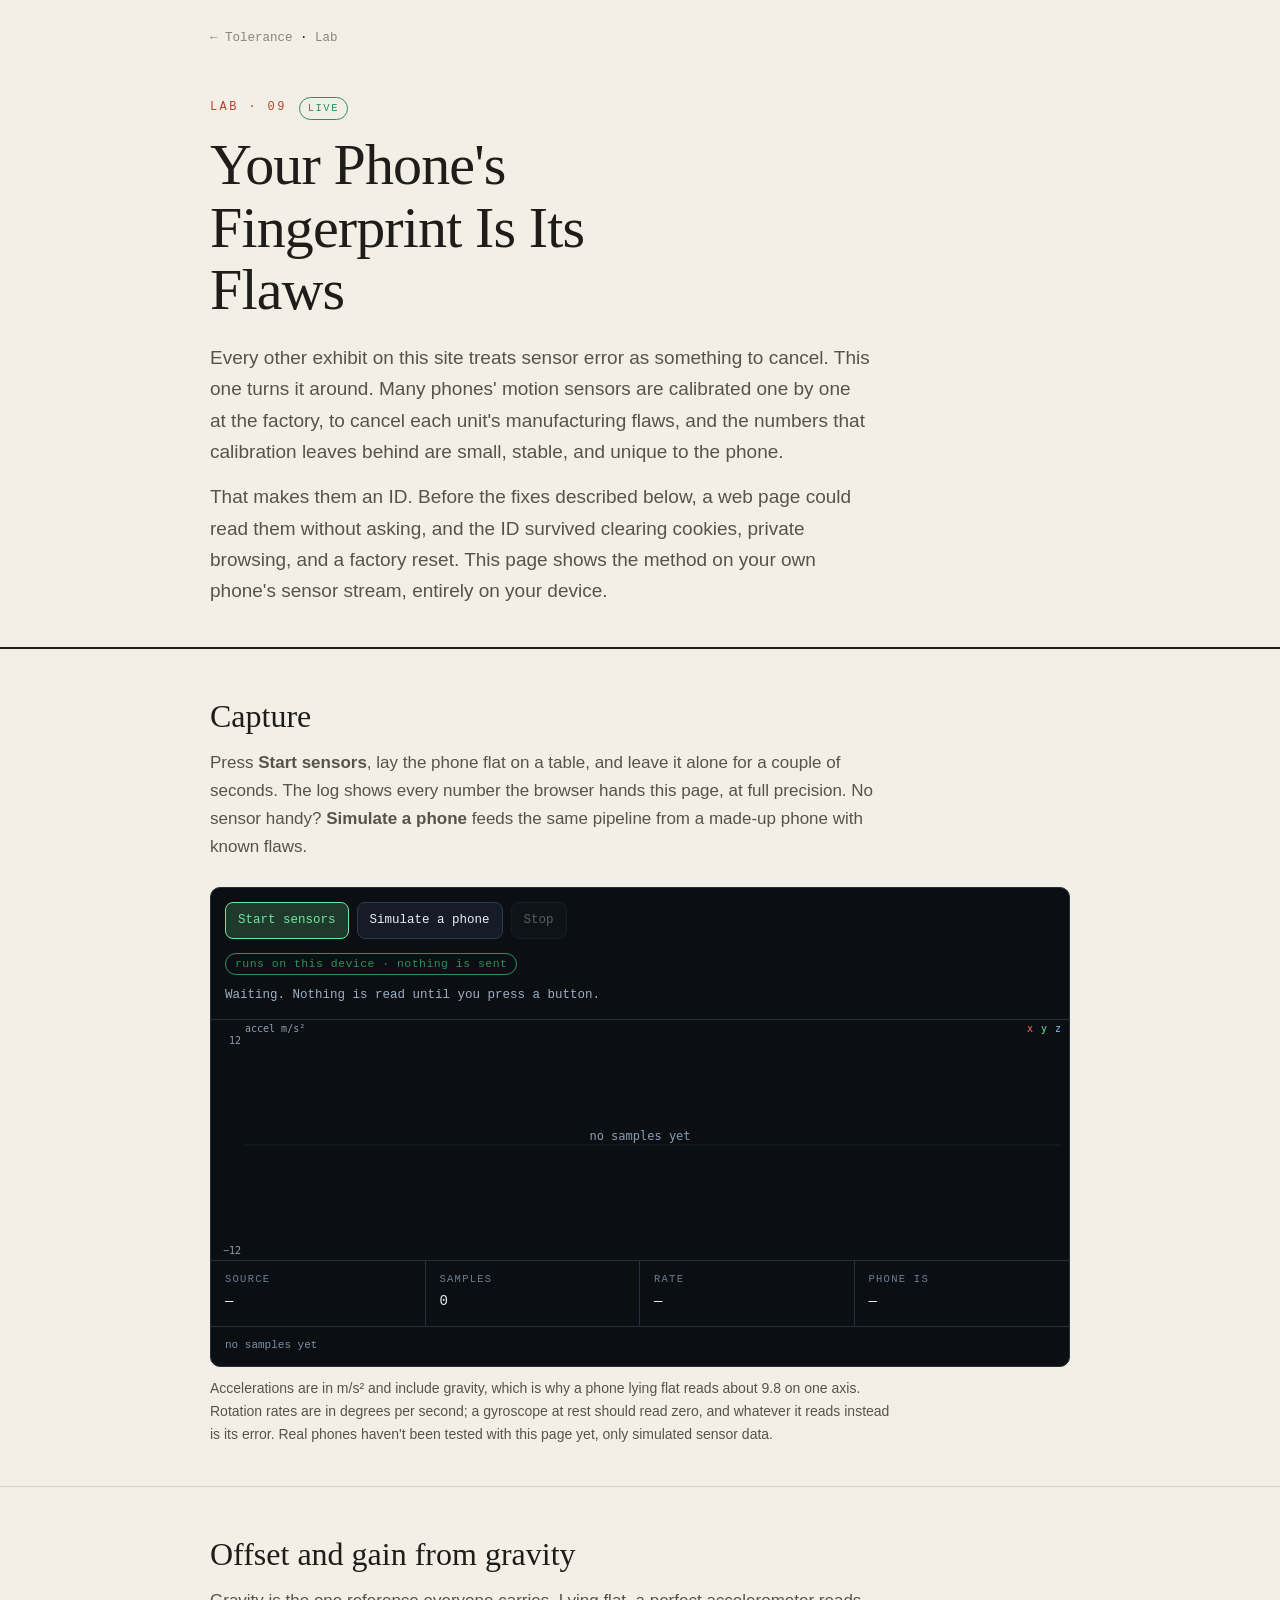
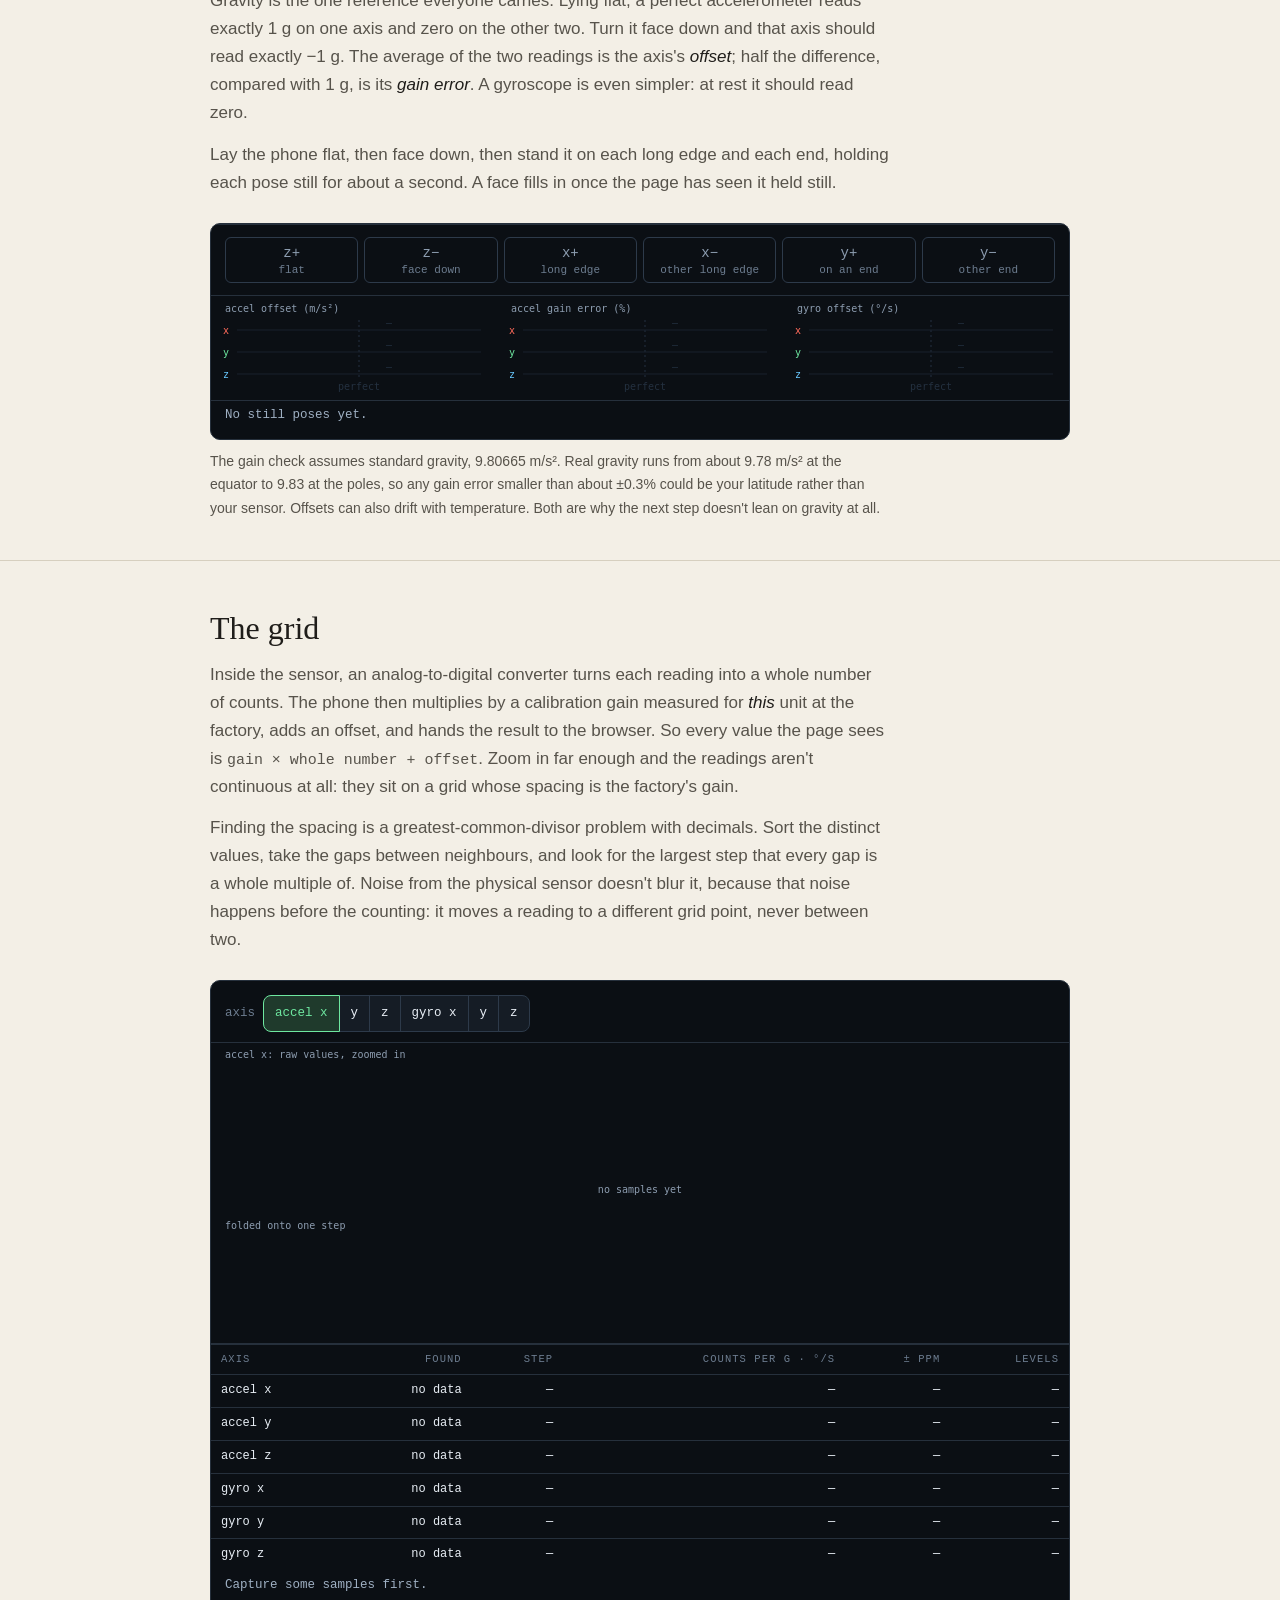
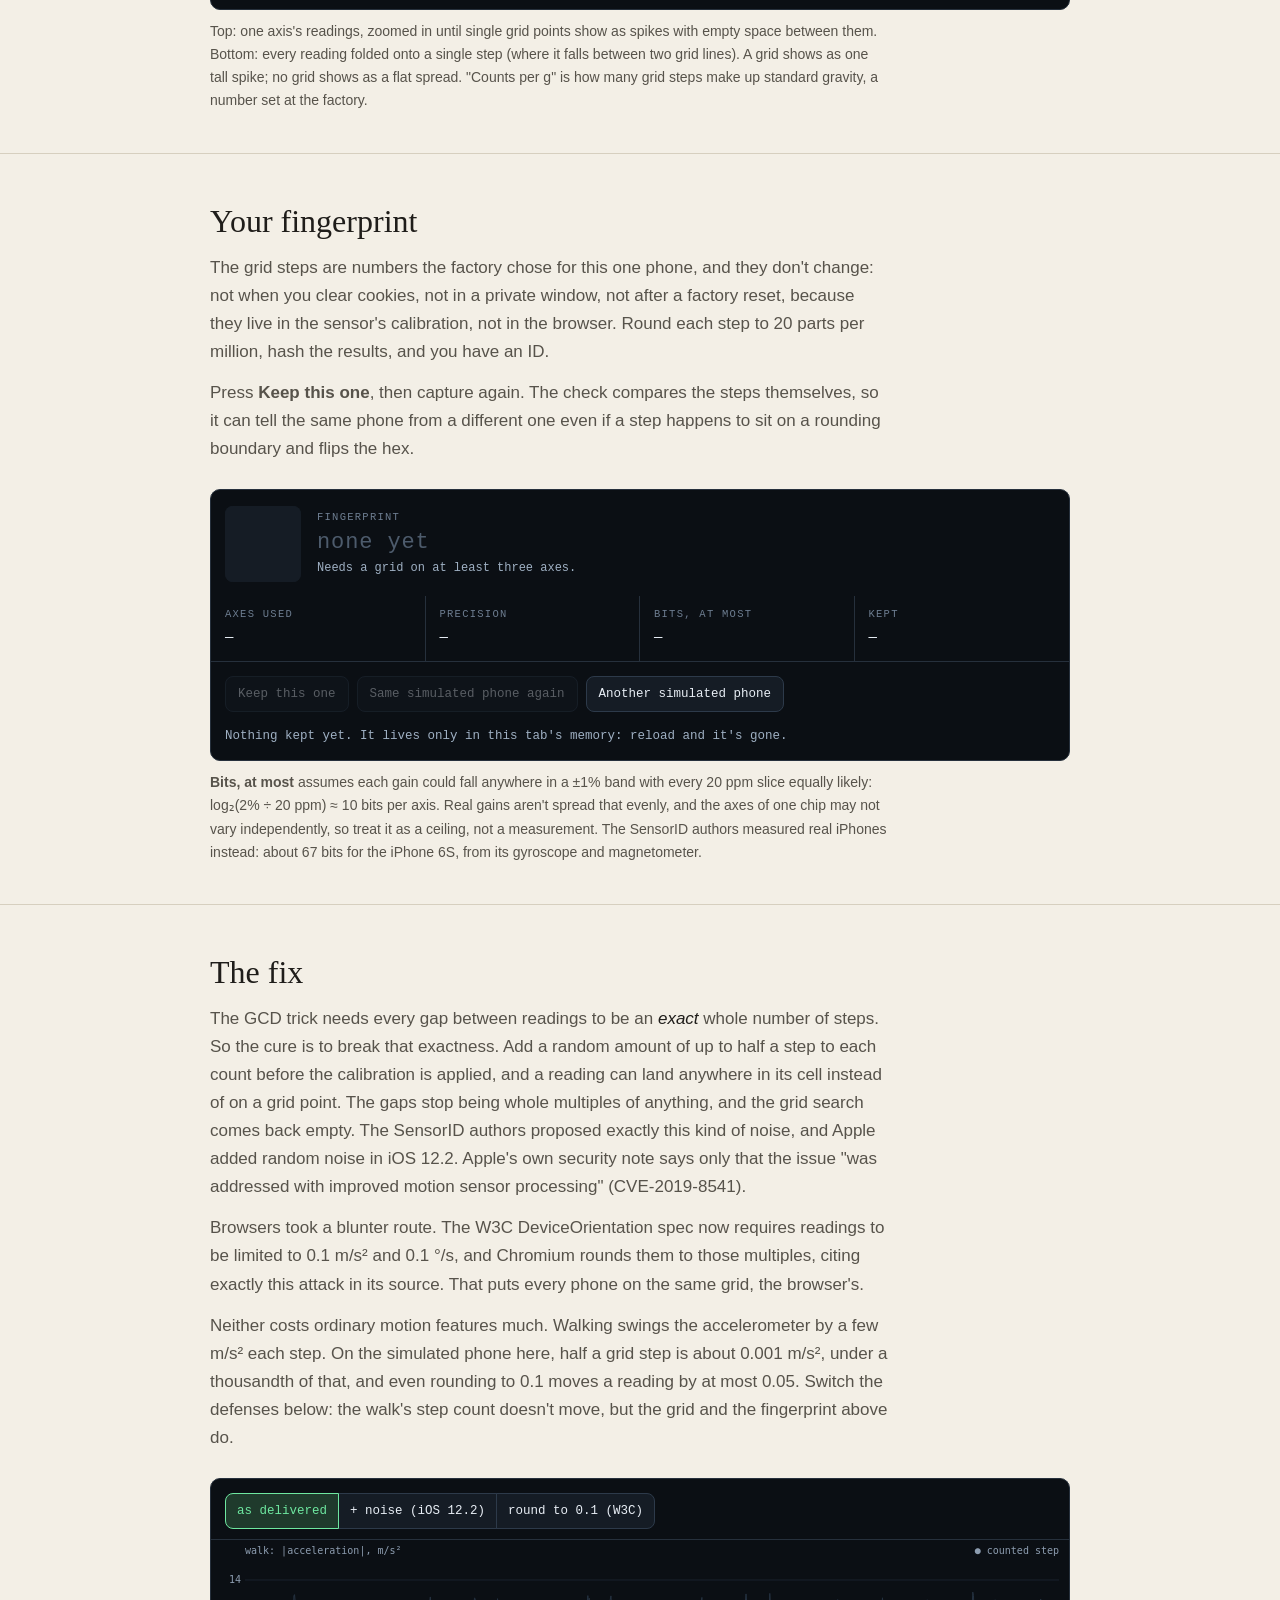
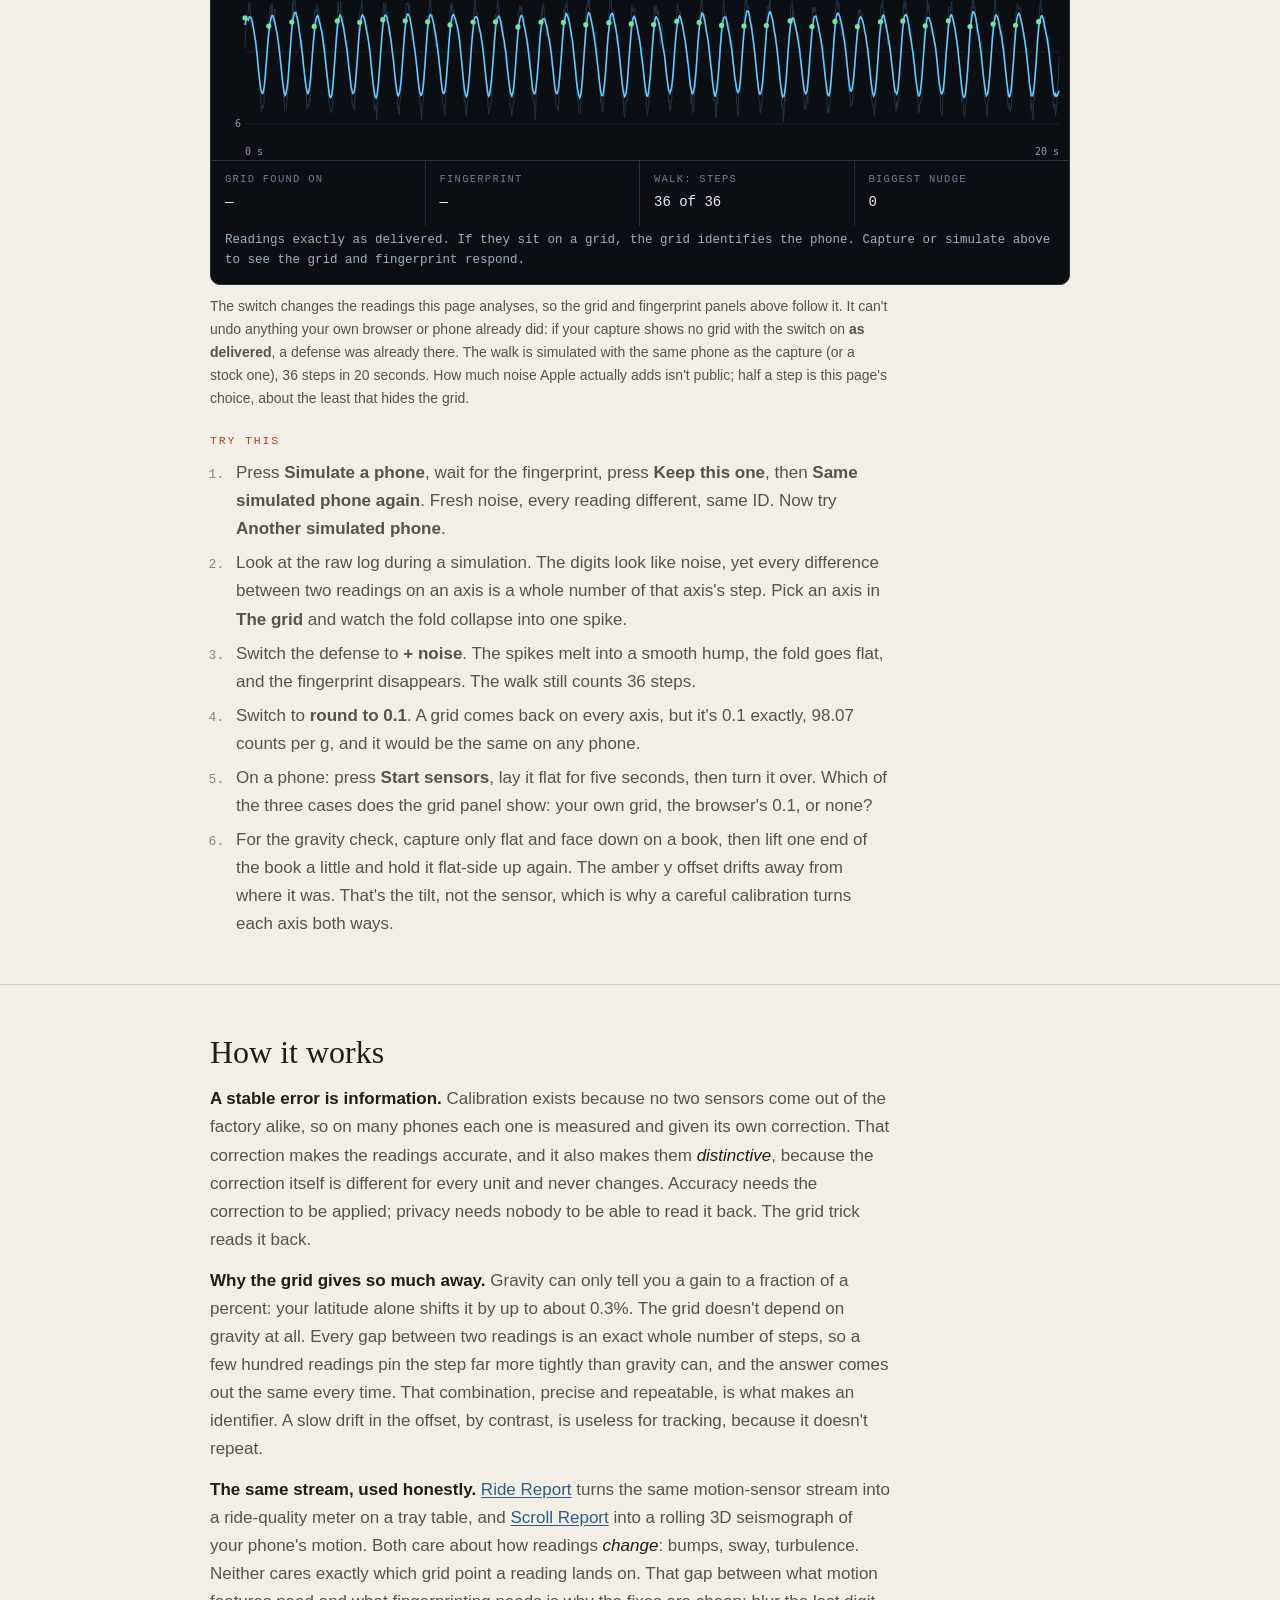
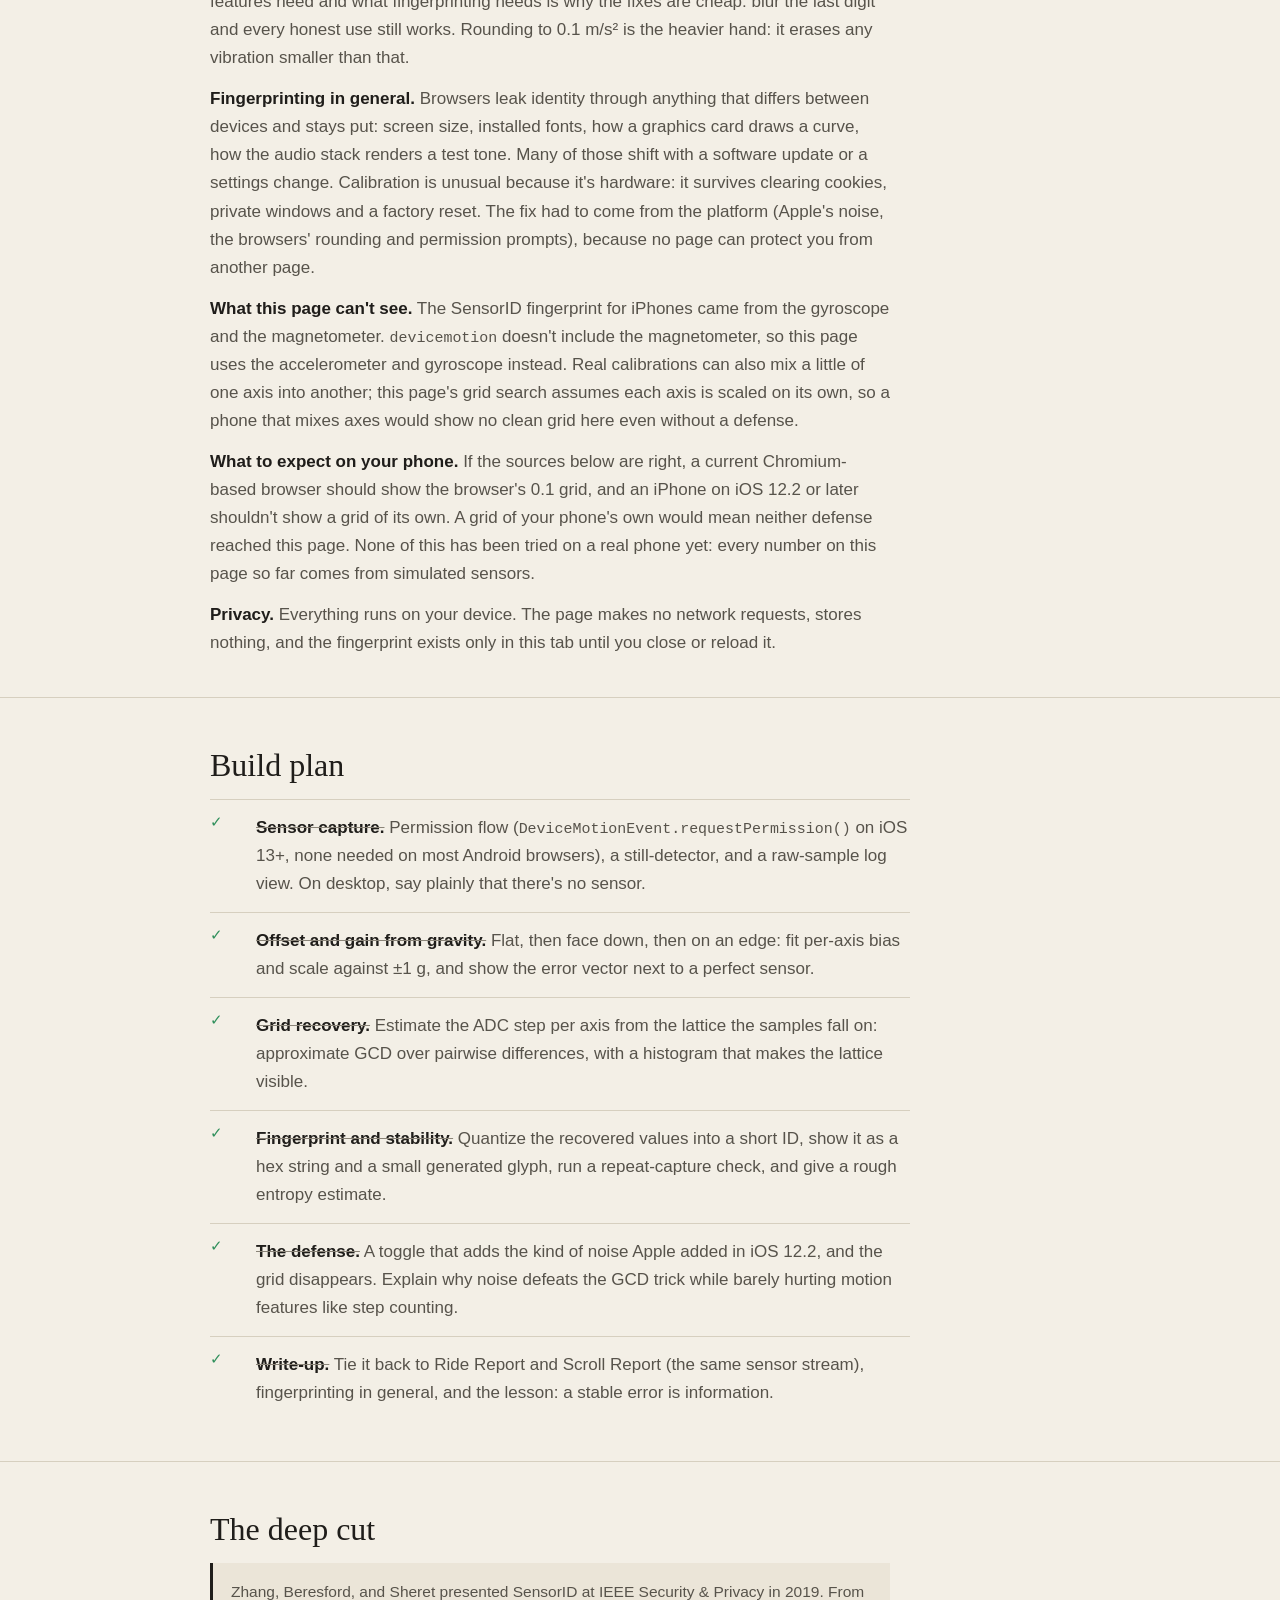
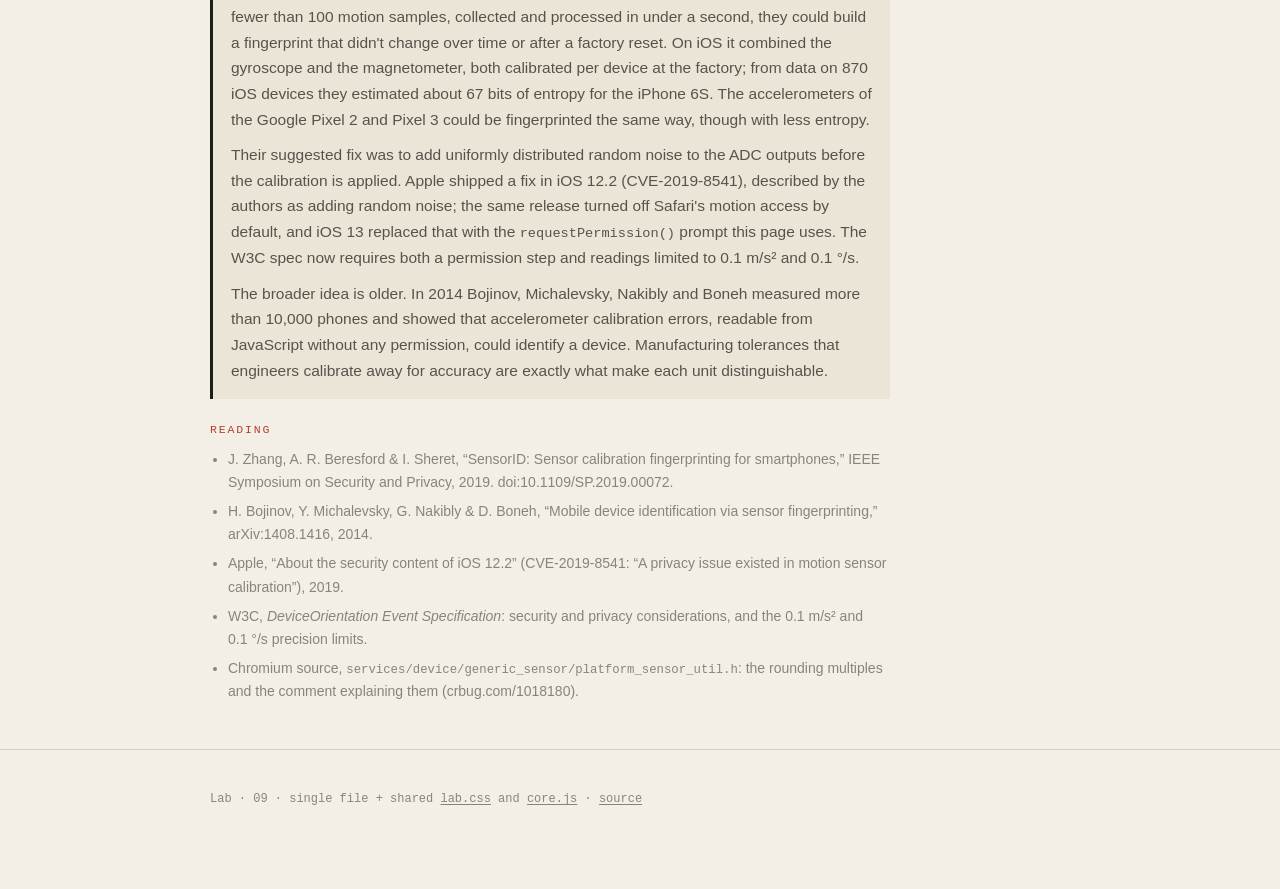
==== fingerprint/index.html @ b26d1dd5 "Fingerprint: write-up, Try this, deep cut; go live (build step 6) Co-Authored-By: Claude Opus 5.5 <n" ====
<!DOCTYPE html>
<html lang="en">
<head>
<meta charset="utf-8">
<meta name="viewport" content="width=device-width, initial-scale=1">
<title>Your Phone's Fingerprint · Lab</title>
<meta name="description" content="Your phone's motion sensors have tiny factory calibration errors, and those errors are an ID. A local-only demonstration of sensor calibration fingerprinting.">
<link rel="icon" href="data:image/svg+xml,%3Csvg xmlns='http://www.w3.org/2000/svg' viewBox='0 0 64 64'%3E%3Crect width='64' height='64' rx='12' fill='%230b0f14'/%3E%3Cg fill='none' stroke='%2369c9ff' stroke-width='3'%3E%3Cpath d='M20 44 C18 30 24 18 34 18 C44 18 48 28 46 40'/%3E%3Cpath d='M27 48 C25 36 28 26 34 26 C40 26 40 34 39 44'/%3E%3Cpath d='M34 34 V50'/%3E%3C/g%3E%3C/svg%3E">
<link rel="stylesheet" href="../lab.css">
<style>
  .ctl { display: flex; flex-wrap: wrap; gap: 8px; align-items: center; padding: 14px 14px 10px; font-family: var(--mono); font-size: 12.5px; }
  .ctl .lbl { color: #6d7d90; }
  .ctl button { font: inherit; color: var(--scr-bright); background: #151c25; border: 1px solid #2d3a4a; border-radius: 8px; padding: 7px 12px; cursor: pointer; -webkit-tap-highlight-color: transparent; }
  .ctl button:hover { border-color: #4a5d73; }
  .ctl button:focus-visible { outline: 1px dashed var(--sig); outline-offset: 2px; }
  .ctl button[disabled] { opacity: .35; cursor: default; }
  .ctl button.primary { background: #1f3a2c; border-color: var(--sig); color: var(--sig); }
  .seg { display: inline-flex; flex-wrap: wrap; }
  .seg button { border-radius: 0; margin-left: -1px; padding: 7px 11px; }
  .seg button:first-child { border-radius: 8px 0 0 8px; margin-left: 0; }
  .seg button:last-child { border-radius: 0 8px 8px 0; }
  .seg button.on { background: #1f3a2c; border-color: var(--sig); color: var(--sig); position: relative; }
  .plot { border-top: 1px solid var(--bezel-edge); border-bottom: 1px solid var(--bezel-edge); line-height: 0; }
  .plot canvas { width: 100%; display: block; }
  .ros { display: grid; grid-template-columns: repeat(4, 1fr); font-family: var(--mono); }
  .ro { padding: 10px 14px 12px; border-right: 1px solid var(--bezel-edge); min-width: 0; }
  .ro:last-child { border-right: 0; }
  .ro .k { font-size: 10.5px; letter-spacing: .12em; text-transform: uppercase; color: #6d7d90; }
  .ro .v { font-size: 14px; color: var(--scr-bright); margin-top: 2px; overflow-wrap: anywhere; }
  .ro .v.ok { color: var(--sig); } .ro .v.bad { color: var(--fault); } .ro .v.fog { color: var(--caution); }
  .sinfo { padding: 4px 14px 14px; font-family: var(--mono); font-size: 12.5px; line-height: 1.6; color: var(--scr-text); }
  .sinfo b { color: var(--scr-bright); font-weight: 500; } .sinfo .warn { color: var(--caution); } .sinfo .bad { color: var(--fault); } .sinfo .ok { color: var(--sig); }
  .log { margin: 0; padding: 10px 14px 12px; border-top: 1px solid var(--bezel-edge); font-family: var(--mono); font-size: 11px; line-height: 1.55; color: #7f90a4; white-space: pre; overflow-x: auto; max-height: 190px; }
  .log b { color: var(--scr-bright); font-weight: 400; }
  .faces { display: grid; grid-template-columns: repeat(6, 1fr); gap: 6px; padding: 12px 14px; border-top: 1px solid var(--bezel-edge); font-family: var(--mono); }
  .face { border: 1px solid #2d3a4a; border-radius: 6px; padding: 6px 4px 5px; text-align: center; color: #6d7d90; font-size: 11px; line-height: 1.35; }
  .face b { display: block; font-size: 14px; font-weight: 500; color: #8d9db0; }
  .face.part { border-color: #5c4a24; color: var(--caution); } .face.part b { color: var(--caution); }
  .face.got { border-color: #2a5a40; background: #10251a; color: var(--sig); } .face.got b { color: var(--sig); }
  .face.now { box-shadow: 0 0 0 1px var(--ir) inset; }
  @media (max-width: 520px) { .faces { grid-template-columns: repeat(3, 1fr); } }
  .gtab { width: 100%; border-collapse: collapse; font-family: var(--mono); font-size: 12px; }
  .gtab th, .gtab td { text-align: right; padding: 6px 10px; border-top: 1px solid var(--bezel-edge); white-space: nowrap; }
  .gtab th { color: #6d7d90; font-weight: 400; font-size: 10.5px; letter-spacing: .1em; text-transform: uppercase; }
  .gtab td { color: var(--scr-bright); } .gtab td.ok { color: var(--sig); } .gtab td.bad { color: var(--fault); } .gtab td.fog { color: var(--caution); }
  .gtab th:first-child, .gtab td:first-child { text-align: left; }
  .gwrap { overflow-x: auto; }
  @media (max-width: 520px) { .gtab th, .gtab td { padding: 6px 6px; font-size: 11px; } .gtab .wide { display: none; } }
  .idrow { display: flex; gap: 16px; align-items: center; padding: 16px 14px 14px; font-family: var(--mono); }
  .idrow canvas { width: 76px; height: 76px; flex: none; border-radius: 8px; background: #151c25; }
  .idrow .k { font-size: 10.5px; letter-spacing: .12em; text-transform: uppercase; color: #6d7d90; }
  .idrow .hex { font-size: 22px; letter-spacing: .04em; color: var(--scr-bright); overflow-wrap: anywhere; line-height: 1.3; margin-top: 2px; }
  .idrow .hex.wait { color: #4d5b6c; }
  .idrow .sub { font-size: 12px; color: var(--scr-text); margin-top: 2px; }
  @media (max-width: 520px) { .idrow .hex { font-size: 18px; } .idrow canvas { width: 64px; height: 64px; } }
  .refs code, .deep code { font-family: var(--mono); font-size: .88em; overflow-wrap: anywhere; }
  .hint { font-size: 14px; color: var(--ink-dim); max-width: 680px; margin-top: 10px; }
  .local { display: inline-block; font-family: var(--mono); font-size: 11.5px; letter-spacing: .04em; color: #2f8f5b; border: 1px solid currentColor; border-radius: 999px; padding: 1px 9px; margin-bottom: 10px; }
  @media (max-width: 520px) {
    .ros { grid-template-columns: 1fr 1fr; }
    .ro:nth-child(2) { border-right: 0; }
    .ro:nth-child(n+3) { border-top: 1px solid var(--bezel-edge); }
  }
</style>
</head>
<body>
<div class="wrap crumb"><a href="../">← Tolerance</a> · <a href="../#lab">Lab</a></div>
<header>
  <div class="wrap">
    <div class="eyebrow">Lab · 09 <span class="status live">live</span></div>
    <h1>Your Phone's Fingerprint Is Its Flaws</h1>
    <div class="lede">
      <p>Every other exhibit on this site treats sensor error as something to cancel. This one
      turns it around. Many phones' motion sensors are calibrated one by one at the factory, to cancel
      each unit's manufacturing flaws, and the numbers that calibration leaves behind are small, stable, and
      unique to the phone.</p>
      <p>That makes them an ID. Before the fixes described below, a web page could read them without
      asking, and the ID survived clearing cookies, private browsing, and a factory reset. This page
      shows the method on your own phone's sensor stream, entirely on your device.</p>
    </div>
  </div>
</header>

<main>
<section>
  <div class="wrap">
    <h2>Capture</h2>
    <div class="prose">
      <p>Press <b>Start sensors</b>, lay the phone flat on a table, and leave it alone for a couple of
      seconds. The log shows every number the browser hands this page, at full precision. No sensor
      handy? <b>Simulate a phone</b> feeds the same pipeline from a made-up phone with known flaws.</p>
    </div>
    <div class="panel" id="cap">
      <div class="ctl">
        <button id="cap-start" class="primary">Start sensors</button>
        <button id="cap-sim">Simulate a phone</button>
        <button id="cap-stop" disabled>Stop</button>
      </div>
      <div class="sinfo" id="cap-msg"><span class="local">runs on this device · nothing is sent</span><br>Waiting. Nothing is read until you press a button.</div>
      <div class="plot"><canvas id="cap-cv" aria-label="Live trace of the accelerometer and gyroscope readings."></canvas></div>
      <div class="ros">
        <div class="ro"><div class="k">source</div><div class="v" id="cap-src">—</div></div>
        <div class="ro"><div class="k">samples</div><div class="v" id="cap-n">0</div></div>
        <div class="ro"><div class="k">rate</div><div class="v" id="cap-rate">—</div></div>
        <div class="ro"><div class="k">phone is</div><div class="v" id="cap-still">—</div></div>
      </div>
      <pre class="log" id="cap-log" aria-label="Most recent raw samples">no samples yet</pre>
    </div>
    <p class="hint">Accelerations are in m/s² and include gravity, which is why a phone lying flat reads about 9.8
    on one axis. Rotation rates are in degrees per second; a gyroscope at rest should read zero, and
    whatever it reads instead is its error. Real phones haven't been tested with this page yet, only
    simulated sensor data.</p>
  </div>
</section>

<section>
  <div class="wrap">
    <h2>Offset and gain from gravity</h2>
    <div class="prose">
      <p>Gravity is the one reference everyone carries. Lying flat, a perfect accelerometer reads exactly
      1&nbsp;g on one axis and zero on the other two. Turn it face down and that axis should read exactly
      −1&nbsp;g. The average of the two readings is the axis's <em>offset</em>; half the difference,
      compared with 1&nbsp;g, is its <em>gain error</em>. A gyroscope is even simpler: at rest it should
      read zero.</p>
      <p>Lay the phone flat, then face down, then stand it on each long edge and each end, holding each
      pose still for about a second. A face fills in once the page has seen it held still.</p>
    </div>
    <div class="panel" id="grav">
      <div class="faces" id="grav-faces"></div>
      <div class="plot"><canvas id="grav-cv" aria-label="Measured offset and gain error of each axis next to a perfect sensor."></canvas></div>
      <div class="sinfo" id="grav-msg">No still poses yet.</div>
    </div>
    <p class="hint">The gain check assumes standard gravity, 9.80665&nbsp;m/s². Real gravity runs from about
    9.78&nbsp;m/s² at the equator to 9.83 at the poles, so any gain error smaller than about ±0.3% could be
    your latitude rather than your sensor. Offsets can also drift with temperature. Both are why
    the next step doesn't lean on gravity at all.</p>
  </div>
</section>

<section>
  <div class="wrap">
    <h2>The grid</h2>
    <div class="prose">
      <p>Inside the sensor, an analog-to-digital converter turns each reading into a whole number of
      counts. The phone then multiplies by a calibration gain measured for <em>this</em> unit at the
      factory, adds an offset, and hands the result to the browser. So every value the page sees is
      <code>gain × whole number + offset</code>. Zoom in far enough and the readings aren't continuous at all:
      they sit on a grid whose spacing is the factory's gain.</p>
      <p>Finding the spacing is a greatest-common-divisor problem with decimals. Sort the distinct values,
      take the gaps between neighbours, and look for the largest step that every gap is a whole multiple
      of. Noise from the physical sensor doesn't blur it, because that noise happens before the counting:
      it moves a reading to a different grid point, never between two.</p>
    </div>
    <div class="panel" id="grid">
      <div class="ctl">
        <span class="lbl">axis</span>
        <span class="seg" id="grid-ax"><button data-v="0" class="on">accel x</button><button data-v="1">y</button><button data-v="2">z</button><button data-v="3">gyro x</button><button data-v="4">y</button><button data-v="5">z</button></span>
      </div>
      <div class="plot"><canvas id="grid-cv" aria-label="Histogram of one axis's raw values, zoomed in to show the grid, and the same values folded onto one grid step."></canvas></div>
      <div class="gwrap"><table class="gtab" id="grid-tab"></table></div>
      <div class="sinfo" id="grid-msg">Capture some samples first.</div>
    </div>
    <p class="hint">Top: one axis's readings, zoomed in until single grid points show as spikes with empty
    space between them. Bottom: every reading folded onto a single step (where it falls between two grid
    lines). A grid shows as one tall spike; no grid shows as a flat spread. "Counts per g" is how many
    grid steps make up standard gravity, a number set at the factory.</p>
  </div>
</section>

<section>
  <div class="wrap">
    <h2>Your fingerprint</h2>
    <div class="prose">
      <p>The grid steps are numbers the factory chose for this one phone, and they don't change: not
      when you clear cookies, not in a private window, not after a factory reset, because they live in the
      sensor's calibration, not in the browser. Round each step to 20 parts per million, hash the
      results, and you have an ID.</p>
      <p>Press <b>Keep this one</b>, then capture again. The check compares the steps themselves, so it
      can tell the same phone from a different one even if a step happens to sit on a rounding boundary and
      flips the hex.</p>
    </div>
    <div class="panel" id="fp">
      <div class="idrow">
        <canvas id="fp-glyph" width="76" height="76" aria-label="A pattern generated from the fingerprint"></canvas>
        <div style="min-width:0">
          <div class="k">fingerprint</div>
          <div class="hex wait" id="fp-hex">none yet</div>
          <div class="sub" id="fp-sub">Needs a grid on at least three axes.</div>
        </div>
      </div>
      <div class="ros">
        <div class="ro"><div class="k">axes used</div><div class="v" id="fp-axes">—</div></div>
        <div class="ro"><div class="k">precision</div><div class="v" id="fp-prec">—</div></div>
        <div class="ro"><div class="k">bits, at most</div><div class="v" id="fp-bits">—</div></div>
        <div class="ro"><div class="k">kept</div><div class="v" id="fp-kept">—</div></div>
      </div>
      <div class="ctl" style="border-top:1px solid var(--bezel-edge)">
        <button id="fp-keep" disabled>Keep this one</button>
        <button id="fp-same" disabled>Same simulated phone again</button>
        <button id="fp-other">Another simulated phone</button>
      </div>
      <div class="sinfo" id="fp-cmp">Nothing kept yet. It lives only in this tab's memory: reload and it's gone.</div>
    </div>
    <p class="hint"><b>Bits, at most</b> assumes each gain could fall anywhere in a ±1% band with every
    20&nbsp;ppm slice equally likely: log₂(2% ÷ 20&nbsp;ppm) ≈ 10 bits per axis. Real gains aren't spread
    that evenly, and the axes of one chip may not vary independently, so treat it as a ceiling, not a
    measurement. The SensorID authors measured real iPhones instead: about 67 bits for the iPhone 6S, from
    its gyroscope and magnetometer.</p>
  </div>
</section>

<section>
  <div class="wrap">
    <h2>The fix</h2>
    <div class="prose">
      <p>The GCD trick needs every gap between readings to be an <em>exact</em> whole number of steps. So
      the cure is to break that exactness. Add a random amount of up to half a step to each count before the
      calibration is applied, and a reading can land anywhere in its cell instead of on a grid point. The
      gaps stop being whole multiples of anything, and the grid search comes back empty. The SensorID authors
      proposed exactly this kind of noise, and Apple added random noise in iOS 12.2. Apple's own security
      note says only that the issue "was addressed with improved motion sensor processing" (CVE-2019-8541).</p>
      <p>Browsers took a blunter route. The W3C DeviceOrientation spec now requires readings to be limited to
      0.1&nbsp;m/s² and 0.1&nbsp;°/s, and Chromium rounds them to those multiples, citing exactly this
      attack in its source. That puts every phone on the same grid, the browser's.</p>
      <p>Neither costs ordinary motion features much. Walking swings the accelerometer by a few m/s² each
      step. On the simulated phone here, half a grid step is about 0.001&nbsp;m/s², under a thousandth of that,
      and even rounding to 0.1 moves a reading by at most 0.05.
      Switch the defenses below: the walk's step count doesn't move, but the grid and the fingerprint above do.</p>
    </div>
    <div class="panel" id="def">
      <div class="ctl">
        <span class="seg" id="def-mode"><button data-v="none" class="on">as delivered</button><button data-v="noise">+ noise (iOS 12.2)</button><button data-v="round">round to 0.1 (W3C)</button></span>
      </div>
      <div class="plot"><canvas id="def-cv" aria-label="A simulated 20-second walk: acceleration magnitude with each counted step marked."></canvas></div>
      <div class="ros">
        <div class="ro"><div class="k">grid found on</div><div class="v" id="def-grid">—</div></div>
        <div class="ro"><div class="k">fingerprint</div><div class="v" id="def-fp">—</div></div>
        <div class="ro"><div class="k">walk: steps</div><div class="v" id="def-steps">—</div></div>
        <div class="ro"><div class="k">biggest nudge</div><div class="v" id="def-nudge">—</div></div>
      </div>
      <div class="sinfo" id="def-msg"></div>
    </div>
    <p class="hint">The switch changes the readings this page analyses, so the grid and fingerprint panels above
    follow it. It can't undo anything your own browser or phone already did: if your capture shows no grid with
    the switch on <b>as delivered</b>, a defense was already there. The walk is simulated with the same phone
    as the capture (or a stock one), 36 steps in 20 seconds. How much noise Apple actually adds isn't public;
    half a step is this page's choice, about the least that hides the grid.</p>
    <div class="try">
      <h3>Try this</h3>
      <ol>
        <li>Press <b>Simulate a phone</b>, wait for the fingerprint, press <b>Keep this one</b>, then
        <b>Same simulated phone again</b>. Fresh noise, every reading different, same ID. Now try
        <b>Another simulated phone</b>.</li>
        <li>Look at the raw log during a simulation. The digits look like noise, yet every difference between two
        readings on an axis is a whole number of that axis's step. Pick an axis in <b>The grid</b> and watch the
        fold collapse into one spike.</li>
        <li>Switch the defense to <b>+ noise</b>. The spikes melt into a smooth hump, the fold goes flat, and the
        fingerprint disappears. The walk still counts 36 steps.</li>
        <li>Switch to <b>round to 0.1</b>. A grid comes back on every axis, but it's 0.1 exactly, 98.07 counts per g,
        and it would be the same on any phone.</li>
        <li>On a phone: press <b>Start sensors</b>, lay it flat for five seconds, then turn it over. Which of the
        three cases does the grid panel show: your own grid, the browser's 0.1, or none?</li>
        <li>For the gravity check, capture only flat and face down on a book, then lift one end of the book a
        little and hold it flat-side up again. The amber y offset drifts away from where it was. That's the tilt,
        not the sensor, which is why a careful calibration turns each axis both ways.</li>
      </ol>
    </div>
  </div>
</section>

<section>
  <div class="wrap">
    <h2>How it works</h2>
    <div class="prose">
      <p><strong>A stable error is information.</strong> Calibration exists because no two sensors come out of
      the factory alike, so on many phones each one is measured and given its own correction. That correction makes the readings
      accurate, and it also makes them <em>distinctive</em>, because the correction itself is different for
      every unit and never changes. Accuracy needs the correction to be applied; privacy needs nobody to be able
      to read it back. The grid trick reads it back.</p>
      <p><strong>Why the grid gives so much away.</strong> Gravity can only tell you a gain to a fraction of a
      percent: your latitude alone shifts it by up to about 0.3%. The grid doesn't depend on gravity at all. Every gap
      between two readings is an exact whole number of steps, so a few hundred readings pin the step far more
      tightly than gravity can, and the answer comes out the same every time. That
      combination, precise and repeatable, is what makes an identifier. A slow drift in the offset, by contrast, is
      useless for tracking, because it doesn't repeat.</p>
      <p><strong>The same stream, used honestly.</strong> <a href="https://jkastl.github.io/ride-report/">Ride Report</a>
      turns the same motion-sensor stream into a ride-quality meter on a tray table, and
      <a href="https://jkastl.github.io/scroll-report/">Scroll Report</a> into a rolling 3D seismograph of your
      phone's motion. Both care about how readings <em>change</em>: bumps, sway, turbulence. Neither cares exactly which
      grid point a reading lands on. That gap between what
      motion features need and what fingerprinting needs is why the fixes are cheap: blur the last digit and
      every honest use still works. Rounding to 0.1&nbsp;m/s² is the heavier hand: it erases any vibration
      smaller than that.</p>
      <p><strong>Fingerprinting in general.</strong> Browsers leak identity through anything that differs between
      devices and stays put: screen size, installed fonts, how a graphics card draws a curve, how the audio stack
      renders a test tone. Many of those shift with a software update or a settings change. Calibration is unusual
      because it's hardware: it survives clearing cookies, private windows and a factory reset. The fix had to
      come from the platform (Apple's noise, the browsers' rounding and permission prompts), because no page
      can protect you from another page.</p>
      <p><strong>What this page can't see.</strong> The SensorID fingerprint for iPhones came from the gyroscope
      and the magnetometer. <code>devicemotion</code> doesn't include the magnetometer, so this page uses the
      accelerometer and gyroscope instead. Real calibrations can also mix a little of one axis into another; this
      page's grid search assumes each axis is scaled on its own, so a phone that mixes axes would show no clean
      grid here even without a defense.</p>
      <p><strong>What to expect on your phone.</strong> If the sources below are right, a current Chromium-based
      browser should show the browser's 0.1 grid, and an iPhone on iOS 12.2 or later shouldn't show a grid of its own. A grid of your
      phone's own would mean neither defense reached this page. None of this has been tried on a real phone yet:
      every number on this page so far comes from simulated sensors.</p>
      <p><strong>Privacy.</strong> Everything runs on your device. The page makes no network requests, stores
      nothing, and the fingerprint exists only in this tab until you close or reload it.</p>
    </div>
  </div>
</section>

<section>
  <div class="wrap">
    <h2>Build plan</h2>
    <ol class="plan">
      <li class="done"><b>Sensor capture.</b> Permission flow (<code>DeviceMotionEvent.requestPermission()</code> on iOS 13+, none needed on most Android browsers), a still-detector, and a raw-sample log view. On desktop, say plainly that there's no sensor.</li>
      <li class="done"><b>Offset and gain from gravity.</b> Flat, then face down, then on an edge: fit per-axis bias and scale against ±1&nbsp;g, and show the error vector next to a perfect sensor.</li>
      <li class="done"><b>Grid recovery.</b> Estimate the ADC step per axis from the lattice the samples fall on: approximate GCD over pairwise differences, with a histogram that makes the lattice visible.</li>
      <li class="done"><b>Fingerprint and stability.</b> Quantize the recovered values into a short ID, show it as a hex string and a small generated glyph, run a repeat-capture check, and give a rough entropy estimate.</li>
      <li class="done"><b>The defense.</b> A toggle that adds the kind of noise Apple added in iOS 12.2, and the grid disappears. Explain why noise defeats the GCD trick while barely hurting motion features like step counting.</li>
      <li class="done"><b>Write-up.</b> Tie it back to Ride Report and Scroll Report (the same sensor stream), fingerprinting in general, and the lesson: a stable error is information.</li>
    </ol>
  </div>
</section>

<section>
  <div class="wrap">
    <h2>The deep cut</h2>
    <div class="deep">
      <p>Zhang, Beresford, and Sheret presented SensorID at IEEE Security &amp; Privacy in 2019. From fewer
      than 100 motion samples, collected and processed in under a second, they could build a fingerprint that
      didn't change over time or after a factory reset. On iOS it combined the gyroscope and the magnetometer,
      both calibrated per device at the factory; from data on 870 iOS devices they estimated about 67 bits of
      entropy for the iPhone 6S. The accelerometers of the Google Pixel 2 and Pixel 3 could be fingerprinted
      the same way, though with less entropy.</p>
      <p>Their suggested fix was to add uniformly distributed random noise to the ADC outputs before the
      calibration is applied. Apple shipped a fix in iOS 12.2 (CVE-2019-8541), described by the authors as adding
      random noise; the same release turned off Safari's motion access by default, and iOS 13 replaced that with
      the <code>requestPermission()</code> prompt this page uses. The W3C spec now requires both a permission
      step and readings limited to 0.1&nbsp;m/s² and 0.1&nbsp;°/s.</p>
      <p>The broader idea is older. In 2014 Bojinov, Michalevsky, Nakibly and Boneh measured more than 10,000
      phones and showed that accelerometer calibration errors, readable from JavaScript without any permission,
      could identify a device. Manufacturing tolerances that engineers calibrate away for accuracy are exactly
      what make each unit distinguishable.</p>
    </div>
    <h3>Reading</h3>
    <ul class="refs">
      <li>J. Zhang, A. R. Beresford &amp; I. Sheret, “SensorID: Sensor calibration fingerprinting for smartphones,” IEEE Symposium on Security and Privacy, 2019. doi:10.1109/SP.2019.00072.</li>
      <li>H. Bojinov, Y. Michalevsky, G. Nakibly &amp; D. Boneh, “Mobile device identification via sensor fingerprinting,” arXiv:1408.1416, 2014.</li>
      <li>Apple, “About the security content of iOS 12.2” (CVE-2019-8541: “A privacy issue existed in motion sensor calibration”), 2019.</li>
      <li>W3C, <i>DeviceOrientation Event Specification</i>: security and privacy considerations, and the 0.1&nbsp;m/s² and 0.1&nbsp;°/s precision limits.</li>
      <li>Chromium source, <code>services/device/generic_sensor/platform_sensor_util.h</code>: the rounding multiples and the comment explaining them (crbug.com/1018180).</li>
    </ul>
  </div>
</section>
</main>
<footer><div class="wrap">Lab · 09 · single file + shared <a href="../lab.css">lab.css</a> and <a href="../core.js">core.js</a> · <a href="https://github.com/jkastl/tolerance">source</a></div></footer>
<script src="../core.js"></script>
<script>
/* ================================================================
   FP: the math, kept free of the page so tests can call it directly
   ================================================================ */
const FP = (() => {
  const G0 = 9.80665;                                   // standard gravity, m/s²
  function rng(seed) {                                  // mulberry32
    let a = seed >>> 0;
    return () => { a = (a + 0x6D2B79F5) >>> 0; let t = a; t = Math.imul(t ^ (t >>> 15), t | 1);
      t ^= t + Math.imul(t ^ (t >>> 7), t | 61); return ((t ^ (t >>> 14)) >>> 0) / 4294967296; };
  }
  function gaussR(r) { let u = 0; while (!u) u = r(); return Math.sqrt(-2 * Math.log(u)) * Math.cos(2 * Math.PI * r()); }

  /* ---- a made-up phone. Each axis: the ADC counts A = round(S·true + B + noise) with a true
     sensitivity S and raw bias B; the factory calibration then reports G·A + o. G and o are the
     per-device constants a page can try to recover. Six axes: accel x,y,z (m/s²), gyro x,y,z (°/s). */
  const NOMINAL = [G0 / 4096, G0 / 4096, G0 / 4096, 1 / 16.4, 1 / 16.4, 1 / 16.4];
  function makePhone(seed) {
    const r = rng(seed), u = (a) => (2 * r() - 1) * a;
    const axes = NOMINAL.map((nom, i) => {
      const acc = i < 3;
      const G = nom * (1 + u(0.01));                    // calibration gain: within ±1% of nominal
      const scaleErr = u(0.005);                        // what calibration missed: ±0.5% scale
      const S = (1 + scaleErr) / G;                     // counts per unit
      const B = u(acc ? 0.6 : 3) / nom;                 // raw bias, in counts
      const bias = u(acc ? 0.15 : 0.5);                 // offset left after calibration
      const o = bias - G * B;
      return { G, S, B, o, scaleErr, bias, sigma: acc ? 1.2 : 1.5 };
    });
    return { seed, axes };
  }
  // one sample for true acceleration a[3] (m/s², gravity included) and rotation w[3] (°/s)
  function phoneSample(ph, a, w, r) {
    return ph.axes.map((ax, i) => {
      const t = i < 3 ? a[i] : w[i - 3];
      const A = Math.round(ax.S * t + ax.B + ax.sigma * gaussR(r));
      return ax.G * A + ax.o;
    });
  }
  // the six faces, as true gravity vectors; a scripted capture visits them in turn
  const FACES = [[0, 0, G0], [0, 0, -G0], [G0, 0, 0], [-G0, 0, 0], [0, G0, 0], [0, -G0, 0]];
  function script(ph, seed, perFace = 90, move = 30) {
    const r = rng(seed ^ 0x9e3779b9), out = [];
    for (let f = 0; f < FACES.length; f++) {
      for (let k = 0; k < perFace; k++) out.push(phoneSample(ph, FACES[f], [0, 0, 0], r));
      if (f === FACES.length - 1) break;
      const A = FACES[f], B = FACES[f + 1];
      for (let k = 0; k < move; k++) {                 // a wobbly turn to the next face
        const s = (k + 1) / (move + 1), sw = Math.sin(Math.PI * s);
        let v = A.map((x, i) => x * (1 - s) + B[i] * s);
        const n = Math.hypot(...v) || 1; v = v.map(x => x * G0 / n + 1.5 * sw * gaussR(r));
        out.push(phoneSample(ph, v, [90 * sw + 8 * gaussR(r), 40 * sw * gaussR(r), 20 * gaussR(r) * sw], r));
      }
    }
    return out;
  }

  /* ---- still detector: per-axis spread of the accelerometer over a short window */
  const STILL_WIN = 24, STILL_ACC = 0.15, STILL_GYRO = 4;
  function isStill(win) {
    if (win.length < STILL_WIN) return false;
    for (let i = 0; i < 3; i++) {
      let m = 0; for (const s of win) m += s[i]; m /= win.length;
      let v = 0; for (const s of win) v += (s[i] - m) ** 2;
      if (Math.sqrt(v / win.length) > STILL_ACC) return false;
    }
    if (win[0][3] != null) {
      for (const s of win) if (Math.hypot(s[3], s[4], s[5]) > STILL_GYRO) return false;
    }
    return true;
  }

  /* ---- gravity fit. A still pose is named by the axis that carries gravity and its sign. */
  const AXN = ['x', 'y', 'z'];
  function poseKey(m) {
    let best = -1;
    for (let i = 0; i < 3; i++) if (Math.abs(m[i]) > 0.8 * G0) best = i;
    if (best < 0) return null;
    for (let i = 0; i < 3; i++) if (i !== best && Math.abs(m[i]) > 0.35 * G0) return null;
    return AXN[best] + (m[best] > 0 ? '+' : '-');
  }
  const POSE_MIN = 40;   // still samples before a face counts
  // poses: { 'z+': {sum:[6], n, gsum:[3], gn}, ... } → per accel axis {bias, scale, how}, gyro bias
  function gravityFit(poses) {
    const mean = k => poses[k] && poses[k].n >= POSE_MIN ? poses[k].sum.map(v => v / poses[k].n) : null;
    const acc = AXN.map((n, i) => {
      const p = mean(n + '+'), q = mean(n + '-');
      if (p && q) return { bias: (p[i] + q[i]) / 2, scale: (p[i] - q[i]) / (2 * G0) - 1, how: 'both', plus: p[i], minus: q[i] };
      // only one face, or none: the offset from poses where this axis is level (a tilted table shows up here)
      const level = Object.keys(poses).filter(k => k[0] !== n).map(mean).filter(Boolean);
      if (level.length) return { bias: level.reduce((a, m) => a + m[i], 0) / level.length, scale: null, how: 'level' };
      return { bias: null, scale: null, how: null };
    });
    let gs = [0, 0, 0], gn = 0;
    for (const k in poses) if (poses[k].gn) { gn += poses[k].gn; for (let i = 0; i < 3; i++) gs[i] += poses[k].gsum[i]; }
    const gyro = gn >= POSE_MIN ? gs.map(v => v / gn) : null;
    return { acc, gyro };
  }

  /* ---- grid recovery: the largest step that every gap between distinct values is a whole multiple of.
     Small gaps fix the step first; larger gaps are let in as the estimate gets good enough to count them. */
  const GRID_TOL = 0.05;     // rms of the leftover fraction of a step that still counts as on-grid
  function gridFit(d, s0) {
    let s = s0;
    for (const M of [24, 400, 8000, 2e5, 1e7]) {
      let num = 0, den = 0;
      for (const x of d) { const n = Math.round(x / s); if (n >= 1 && n <= M) { num += n * x; den += n * n; } }
      if (den) s = num / den;
    }
    let rr = 0, res = 0, nn = 0, k = 0;
    for (const x of d) { const n = Math.round(x / s), f = x / s - n; rr += f * f; res += (x - n * s) ** 2; nn += n * n; k++; }
    // sd: the least-squares error, ×3 because float32 rounding errors in neighbouring gaps are correlated
    return { s, rms: Math.sqrt(rr / k), sd: k > 1 ? 3 * Math.sqrt(res / (k - 1) / nn) : 0 };
  }
  function gridFind(vals) {
    const u = [...new Set(vals.filter(v => v != null && isFinite(v)))].sort((a, b) => a - b);
    const out = { ok: false, distinct: u.length, step: null, best: null };
    if (u.length < 6) { out.reason = 'few'; return out; }
    const d = []; for (let i = 1; i < u.length; i++) d.push(u[i] - u[i - 1]);
    const dmin = Math.min(...d);
    let best = null;
    for (let k = 1; k <= 12; k++) {
      const small = d.filter(x => x <= 24 * dmin);
      const f = gridFit(small, dmin / k);
      if (!best || f.rms < best.rms) best = { ...f, k };
      if (f.rms < GRID_TOL) {
        const all = gridFit(d, f.s);
        if (all.rms < GRID_TOL) { best = { ...all, k }; out.ok = true; break; }
      }
    }
    out.best = best.s; out.rms = best.rms;
    // float32 numbers sit on a grid of their own (2^-20 near 9.8). A step that small is the number
    // format, not the sensor.
    const big = Math.max(Math.abs(u[0]), Math.abs(u[u.length - 1])) || 1;
    const ulp32 = 2 ** (Math.floor(Math.log2(big)) - 23);
    if (out.ok && best.s < 64 * ulp32) out.ok = false;
    if (!out.ok) { out.reason = 'nogrid'; return out; }
    const s = best.s;
    let sn = 0, cs = 0; for (const v of u) { const a = 2 * Math.PI * v / s; sn += Math.sin(a); cs += Math.cos(a); }
    out.step = s; out.sd = best.sd;
    out.phase = Math.atan2(sn, cs) / (2 * Math.PI);          // offset mod step, as a fraction of a step
    out.span = Math.round((u[u.length - 1] - u[0]) / s);
    // a browser that rounds to 0.1 (m/s² or °/s) puts everything on its own grid, the same for every phone
    out.rounded = Math.abs(s / 0.1 - Math.round(s / 0.1)) < 1e-6 && Math.abs(out.phase) < 1e-4;
    return out;
  }

  /* ---- fingerprint: each step rounded to a 20 ppm slice of its logarithm, then hashed */
  const FP_BIN = 2e-5, FP_SPREAD = 0.02;
  function fnv64(str) {
    let h = 0xcbf29ce484222325n;
    for (let i = 0; i < str.length; i++) { h ^= BigInt(str.charCodeAt(i)); h = (h * 0x100000001b3n) & 0xffffffffffffffffn; }
    return h.toString(16).padStart(16, '0');
  }
  function fingerprint(grids) {
    const use = grids.map((g, i) => ({ g, i })).filter(a => a.g && a.g.ok && !a.g.rounded);
    const rel = use.map(a => a.g.sd / a.g.step);
    const worst = rel.length ? Math.max(...rel) : null;
    const key = use.map(a => a.i + ':' + Math.round(Math.log(a.g.step) / FP_BIN)).join(';');
    return {
      axes: use.map(a => a.i), steps: use.map(a => a.g.step), rel,
      worst, ready: use.length >= 3 && worst < FP_BIN / 8,
      hex: use.length ? fnv64(key) : null,
      bits: use.length * Math.log2(FP_SPREAD / FP_BIN),
    };
  }
  // same phone? Compare the steps on the axes both captures have.
  function compareFP(A, B) {
    const rows = [];
    A.axes.forEach((ax, k) => {
      const j = B.axes.indexOf(ax); if (j < 0) return;
      const d = Math.abs(B.steps[j] / A.steps[k] - 1), tol = Math.max(1e-6, 5 * Math.hypot(A.rel[k], B.rel[j]));
      rows.push({ ax, ppm: d * 1e6, ok: d < tol });
    });
    return { rows, same: rows.length >= 3 && rows.every(r => r.ok), hexSame: A.hex === B.hex };
  }

  /* ---- defenses, applied to one axis's readings.
     'noise': uniform noise of up to half a grid step, as if added to the ADC counts before calibration.
     'round': every reading rounded to a multiple of 0.1, as the W3C spec and Chromium do. */
  function defend(vals, mode, step, seed) {
    if (mode === 'noise') { const r = rng(seed); return vals.map(v => v + step * (r() - 0.5)); }
    if (mode === 'round') return vals.map(v => Math.round(v / 0.1) * 0.1);
    return vals;
  }
  /* ---- a 20-second walk at 1.8 steps a second (36 steps), phone held upright, 60 samples a second */
  const WALK_HZ = 1.8, WALK_S = 20, WALK_RATE = 60;
  function walk(ph, seed) {
    const r = rng(seed), out = [];
    for (let k = 0; k < WALK_S * WALK_RATE; k++) {
      const t = k / WALK_RATE, ph0 = 2 * Math.PI * WALK_HZ * t;
      const a = [1.1 * Math.sin(ph0 / 2) + 0.3 * gaussR(r),                       // side-to-side sway, once per stride
                 G0 + 2.6 * Math.sin(ph0) + 0.8 * Math.sin(2 * ph0 + 0.6) + 0.3 * gaussR(r),   // bounce, once per step
                 0.9 * Math.sin(ph0 + 1.2) + 0.3 * gaussR(r)];                    // forward surge
      out.push(phoneSample(ph, a, [12 * Math.sin(ph0 / 2), 6 * Math.sin(ph0), 4 * Math.sin(ph0 / 2 + 1)], r));
    }
    return out;
  }
  // a plain step counter: smooth the acceleration magnitude, count rises through mean + 1 m/s²
  function countSteps(S, rate = WALK_RATE) {
    const m = S.map(s => Math.hypot(s[0], s[1], s[2]));
    const w = Math.max(1, Math.round(rate * 0.08)), sm = m.map((_, i) => {
      let a = 0, n = 0; for (let j = Math.max(0, i - w); j <= Math.min(m.length - 1, i + w); j++) { a += m[j]; n++; } return a / n; });
    const mean = sm.reduce((a, b) => a + b, 0) / sm.length;
    const marks = []; let armed = true, last = -1e9;
    sm.forEach((v, i) => {
      if (armed && v > mean + 1 && i - last > rate * 0.25) { marks.push(i); last = i; armed = false; }
      else if (v < mean) armed = true;
    });
    return { marks, mag: m, smooth: sm, mean };
  }

  return { G0, NOMINAL, defend, walk, countSteps, WALK_HZ, WALK_S, WALK_RATE, FP_BIN, FP_SPREAD, fnv64, fingerprint, compareFP, gridFind, GRID_TOL, AXN, poseKey, POSE_MIN, gravityFit, rng, gaussR, makePhone, phoneSample, FACES, script, isStill, STILL_WIN };
})();

/* ================================================================
   capture: real devicemotion events and the simulator feed the same ingest()
   ================================================================ */
const CAP = {
  samples: [],          // [ax, ay, az, gx, gy, gz] (gyro entries null when absent)
  still: [],            // parallel flags from the still detector
  source: null,         // 'sensor' | 'sim'
  poses: {}, pose: null,      // still samples summed per face ('z+', 'x-', …)
  listening: false, nullEvents: 0, intervals: [], stillRun: 0, simTimer: 0, simPhone: null, simSeed: 0,
  MAX: 6000,
};
const capEls = {
  start: $('#cap-start'), sim: $('#cap-sim'), stop: $('#cap-stop'), msg: $('#cap-msg'),
  src: $('#cap-src'), n: $('#cap-n'), rate: $('#cap-rate'), still: $('#cap-still'), log: $('#cap-log'), cv: $('#cap-cv'),
};
const LOCAL = '<span class="local">runs on this device · nothing is sent</span><br>';
function capMsg(html) { capEls.msg.innerHTML = LOCAL + html; }

function ingest(s, intervalMs) {
  CAP.samples.push(s);
  if (CAP.samples.length > CAP.MAX) CAP.samples.splice(0, CAP.samples.length - CAP.MAX);
  if (intervalMs > 0) { CAP.intervals.push(intervalMs); if (CAP.intervals.length > 60) CAP.intervals.shift(); }
  const st = FP.isStill(CAP.samples.slice(-FP.STILL_WIN));
  CAP.still.push(st);
  if (CAP.still.length > CAP.MAX) CAP.still.splice(0, CAP.still.length - CAP.MAX);
  CAP.stillRun = st ? CAP.stillRun + 1 : 0;
  CAP.pose = null;
  if (CAP.stillRun >= FP.STILL_WIN) {
    const win = CAP.samples.slice(-FP.STILL_WIN), m = [0, 1, 2].map(i => win.reduce((a, x) => a + x[i], 0) / win.length);
    const k = FP.poseKey(m);
    if (k) {
      CAP.pose = k;
      const P = CAP.poses[k] || (CAP.poses[k] = { sum: [0, 0, 0], n: 0, gsum: [0, 0, 0], gn: 0 });
      for (let i = 0; i < 3; i++) P.sum[i] += s[i];
      P.n++;
      if (s[3] != null) { for (let i = 0; i < 3; i++) P.gsum[i] += s[3 + i]; P.gn++; }
    }
  }
  CAP.dirty = true;
}

function onMotion(e) {
  const a = e.accelerationIncludingGravity, w = e.rotationRate;
  const ok = v => typeof v === 'number' && isFinite(v);
  if (!a || !ok(a.x) || !ok(a.y) || !ok(a.z)) { CAP.nullEvents++; return; }   // counted even before Start
  if (!CAP.listening) return;
  const hasW = w && ok(w.alpha) && ok(w.beta) && ok(w.gamma);
  // rotationRate alpha/beta/gamma are rotations about the z, x and y axes; store them as x, y, z
  ingest([a.x, a.y, a.z, hasW ? w.beta : null, hasW ? w.gamma : null, hasW ? w.alpha : null], e.interval);
  if (CAP.source !== 'sensor') {
    CAP.source = 'sensor';
    capMsg(hasW ? 'Receiving the accelerometer and gyroscope. Lay the phone flat and leave it still.'
                : 'Receiving the accelerometer (no gyroscope data from this browser). Lay the phone flat and leave it still.');
  }
}

function resetCapture() {
  CAP.samples = []; CAP.still = []; CAP.poses = {}; CAP.pose = null; CAP.intervals = []; CAP.stillRun = 0; CAP.source = null;
  clearInterval(CAP.simTimer); CAP.simTimer = 0; CAP.dirty = true;
}

async function startSensors() {
  resetCapture();
  if (!('DeviceMotionEvent' in window)) {
    capMsg('<span class="bad">This browser has no motion-sensor API at all.</span> On a desktop or laptop that is normal. Try a phone, or press <b>Simulate a phone</b>.');
    return;
  }
  if (!window.isSecureContext) {
    capMsg('<span class="bad">Browsers only share motion data with secure (https) pages.</span>');
    return;
  }
  if (typeof DeviceMotionEvent.requestPermission === 'function') {   // iOS 13+ Safari
    let res = 'denied';
    try { res = await DeviceMotionEvent.requestPermission(); } catch (err) { res = 'error'; }
    if (res !== 'granted') {
      capMsg('<span class="bad">Motion access wasn\'t granted.</span> Safari only asks after a tap; if it doesn\'t ask again, reload the page and press <b>Start sensors</b>.');
      return;
    }
  }
  CAP.listening = true;
  capEls.stop.disabled = false;
  capMsg('Listening for motion data…');
  const t0 = CAP.samples.length;
  setTimeout(() => {
    if (CAP.listening && CAP.source === null && CAP.samples.length === t0) {
      capMsg('<span class="warn">No motion sensor reached this page.</span> ' +
        (CAP.nullEvents ? 'The browser answered, but with empty readings: it has no sensor to read. ' : 'No readings arrived at all. ') +
        'On a desktop or laptop that is expected. On a phone, the browser may be blocking motion access. ' +
        'Press <b>Simulate a phone</b> to see the rest of the page work.');
    }
  }, 2000);
}

function stopAll() {
  CAP.listening = false; clearInterval(CAP.simTimer); CAP.simTimer = 0;
  capEls.stop.disabled = true;
  if (CAP.samples.length) capMsg(`Stopped with ${CAP.samples.length} samples.`);
}

/* simulator: a scripted capture of one made-up phone visiting all six faces, fed in at ~6× real time */
function simName(seed) { return '#' + (seed % 10000).toString().padStart(4, '0'); }
function simulate(seed, instant = false) {
  stopAll(); resetCapture();
  CAP.simSeed = seed == null ? (Math.random() * 2 ** 32) >>> 0 : seed;
  CAP.simPhone = FP.makePhone(CAP.simSeed);
  CAP.simRun = (CAP.simRun || 0) + 1;                       // fresh noise on every run, same flaws
  const all = FP.script(CAP.simPhone, (CAP.simSeed + 1 + 7919 * CAP.simRun) >>> 0);
  CAP.source = 'sim';
  capMsg(`Simulating phone <b>${simName(CAP.simSeed)}</b>: flat, face down, then each edge in turn. Its flaws are made up; your phone's are real.`);
  if (instant) { for (const s of all) ingest(s, 1000 / 60); return; }
  let i = 0;
  capEls.stop.disabled = false;
  CAP.simTimer = setInterval(() => {
    for (let k = 0; k < 6 && i < all.length; k++) ingest(all[i++], 1000 / 60);
    if (i >= all.length) { clearInterval(CAP.simTimer); CAP.simTimer = 0; capEls.stop.disabled = true; }
  }, 1000 / 60);
}

window.addEventListener('devicemotion', onMotion);
capEls.start.addEventListener('click', startSensors);
capEls.sim.addEventListener('click', () => simulate());
capEls.stop.addEventListener('click', stopAll);

/* ---- drawing: a rolling trace (last 240 samples), accelerometer above, gyroscope below */
const AXC = [COL.fault, COL.sig, COL.ir];
function fmtNum(v) { return v == null ? '—' : (v >= 0 ? ' ' : '') + v.toPrecision(12); }
function drawCapture() {
  const { ctx, w, h } = fit(capEls.cv, 0.34, 170, 240);
  ctx.fillStyle = COL.bg; ctx.fillRect(0, 0, w, h);
  const S = CAP.samples.slice(-240);
  const hasG = S.some(s => s[3] != null);
  const strips = hasG ? [[0, 0.58], [0.58, 1]] : [[0, 1]];
  const L = 34, R = w - 8;
  strips.forEach(([f0, f1], si) => {
    const y0 = f0 * h + 16, y1 = f1 * h - 6;
    const base = si * 3;
    let lim = si === 0 ? 12 : 5;
    if (si === 1) for (const s of S) for (let i = 3; i < 6; i++) lim = Math.max(lim, Math.abs(s[i]) * 1.1);
    const Y = v => y0 + (y1 - y0) * (1 - (v + lim) / (2 * lim));
    ctx.strokeStyle = COL.grid; ctx.lineWidth = 1;
    ctx.beginPath(); ctx.moveTo(L, Y(0)); ctx.lineTo(R, Y(0)); ctx.stroke();
    ctx.fillStyle = COL.text; ctx.font = font(10);
    ctx.fillText(si === 0 ? 'accel m/s²' : 'gyro °/s', L, y0 - 4);
    ctx.textAlign = 'right';
    ctx.fillText(lim.toFixed(0), L - 4, y0 + 8); ctx.fillText('−' + lim.toFixed(0), L - 4, y1);
    ctx.textAlign = 'left';
    for (let i = 0; i < 3; i++) {
      ctx.strokeStyle = AXC[i]; ctx.lineWidth = 1.4; ctx.beginPath();
      S.forEach((s, k) => { const x = L + (R - L) * k / 239, y = Y(clamp(s[base + i], -lim, lim)); k ? ctx.lineTo(x, y) : ctx.moveTo(x, y); });
      ctx.stroke();
    }
    ctx.textAlign = 'right';
    ['x', 'y', 'z'].forEach((n, i) => { ctx.fillStyle = AXC[i]; ctx.fillText(n, R - (2 - i) * 14, y0 - 4); });
    ctx.textAlign = 'left';
  });
  if (!S.length) { ctx.fillStyle = COL.text; ctx.font = font(12); ctx.textAlign = 'center'; ctx.fillText('no samples yet', w / 2, h / 2); ctx.textAlign = 'left'; }
}
function updateCapture() {
  const n = CAP.samples.length;
  capEls.src.textContent = CAP.source === 'sensor' ? 'your sensors' : CAP.source === 'sim' ? 'simulated' : '—';
  capEls.n.textContent = n.toLocaleString('en-US');
  if (CAP.intervals.length) {
    const m = CAP.intervals.reduce((a, b) => a + b, 0) / CAP.intervals.length;
    capEls.rate.textContent = (1000 / m).toFixed(0) + ' Hz';
  } else capEls.rate.textContent = '—';
  if (!n) { capEls.still.textContent = '—'; capEls.still.className = 'v'; }
  else if (CAP.stillRun >= 60) { capEls.still.textContent = 'still'; capEls.still.className = 'v ok'; }
  else if (CAP.stillRun > 0) { capEls.still.textContent = 'settling…'; capEls.still.className = 'v fog'; }
  else { capEls.still.textContent = 'moving'; capEls.still.className = 'v bad'; }
  const last = CAP.samples.slice(-8);
  capEls.log.innerHTML = last.length
    ? '<b>       accel x          accel y          accel z     │      gyro x           gyro y           gyro z</b>\n' +
      last.map(s => s.slice(0, 3).map(fmtNum).join(' ') + ' │ ' + s.slice(3).map(fmtNum).join(' ')).join('\n')
    : 'no samples yet';
}

/* ================================================================
   step 2: offset and gain from gravity
   ================================================================ */
const FACE_HINT = { 'z+': 'flat', 'z-': 'face down', 'x+': 'long edge', 'x-': 'other long edge', 'y+': 'on an end', 'y-': 'other end' };
let GRAV = FP.gravityFit({});
function updateGravity() {
  GRAV = FP.gravityFit(CAP.poses);
  $('#grav-faces').innerHTML = ['z+', 'z-', 'x+', 'x-', 'y+', 'y-'].map(k => {
    const n = CAP.poses[k] ? CAP.poses[k].n : 0;
    const cls = n >= FP.POSE_MIN ? 'got' : n ? 'part' : '';
    return `<div class="face ${cls}${CAP.pose === k ? ' now' : ''}" data-k="${k}"><b>${k[0]}${k[1] === '+' ? '+' : '−'}</b>${FACE_HINT[k]}</div>`;
  }).join('');
  const got = Object.keys(CAP.poses).filter(k => CAP.poses[k].n >= FP.POSE_MIN).length;
  const both = GRAV.acc.filter(a => a.how === 'both').length;
  const msg = $('#grav-msg');
  if (!got) msg.innerHTML = 'No still poses yet.';
  else {
    const parts = [`<b>${got}</b> of 6 faces held still.`];
    if (both < 3) {
      const need = FP.AXN.filter((n, i) => GRAV.acc[i].how !== 'both').map(n => n + '+ and ' + n + '−');
      parts.push(`Gain needs both faces of an axis: still missing ${need.join(', ')}.`);
    } else parts.push('<span class="ok">All three axes fitted against ±1 g.</span>');
    if (GRAV.acc.some(a => a.how === 'level')) parts.push('<span class="warn">Offsets in amber assume the surface is level; a 1° tilt alone reads 0.17 m/s².</span>');
    msg.innerHTML = parts.join(' ');
  }
  drawGravity();
}
function drawGravity() {
  const cv = $('#grav-cv');
  const narrow = cv.parentElement.clientWidth < 560;
  const groups = [
    { name: 'accel offset', unit: 'm/s²', lim: 0.3, vals: GRAV.acc.map(a => a.bias), rough: GRAV.acc.map(a => a.how === 'level'), d: 3 },
    { name: 'accel gain error', unit: '%', lim: 1, vals: GRAV.acc.map(a => a.scale == null ? null : a.scale * 100), d: 2 },
    { name: 'gyro offset', unit: '°/s', lim: 3, vals: GRAV.gyro ? GRAV.gyro : [null, null, null], d: 2 },
  ];
  const rowH = 22, gH = 3 * rowH + 30;
  const H = narrow ? groups.length * gH + 8 : gH + 8;
  const { ctx, w, h } = fit(cv, H / Math.max(1, cv.parentElement.clientWidth), H, H);
  ctx.fillStyle = COL.bg; ctx.fillRect(0, 0, w, h);
  const colW = narrow ? w : w / 3;
  groups.forEach((g, gi) => {
    const x0 = narrow ? 0 : gi * colW, y0 = narrow ? gi * gH : 0;
    const L = x0 + 26, R = x0 + colW - 16, C = (L + R) / 2;
    ctx.font = font(10); ctx.fillStyle = COL.text; ctx.textAlign = 'left';
    ctx.fillText(`${g.name} (${g.unit})`, x0 + 14, y0 + 16);
    ctx.textAlign = 'center'; ctx.fillStyle = COL.grid2;
    ctx.fillText('perfect', C, y0 + 3 * rowH + 28 + 0);
    ctx.strokeStyle = COL.grid2; ctx.setLineDash([2, 3]);
    ctx.beginPath(); ctx.moveTo(C, y0 + 24); ctx.lineTo(C, y0 + 3 * rowH + 18); ctx.stroke(); ctx.setLineDash([]);
    for (let i = 0; i < 3; i++) {
      const y = y0 + 30 + i * rowH + 4;
      ctx.strokeStyle = COL.grid; ctx.lineWidth = 1;
      ctx.beginPath(); ctx.moveTo(L, y); ctx.lineTo(R, y); ctx.stroke();
      ctx.fillStyle = AXC[i]; ctx.textAlign = 'right'; ctx.fillText(FP.AXN[i], L - 8, y + 3.5);
      const v = g.vals[i];
      if (v == null) { ctx.fillStyle = COL.grid2; ctx.textAlign = 'center'; ctx.fillText('—', C + 30, y - 4); continue; }
      const xv = C + (R - L) / 2 * clamp(v / g.lim, -1, 1);
      ctx.strokeStyle = g.rough && g.rough[i] ? COL.caution : AXC[i]; ctx.lineWidth = 3;
      ctx.beginPath(); ctx.moveTo(C, y); ctx.lineTo(xv, y); ctx.stroke();
      ctx.fillStyle = ctx.strokeStyle; ctx.beginPath(); ctx.arc(xv, y, 3.5, 0, TAU); ctx.fill();
      const txt = (v >= 0 ? '+' : '−') + Math.abs(v).toFixed(g.d) + (Math.abs(v) > g.lim ? ' ▸' : '');
      ctx.font = font(10); ctx.fillStyle = COL.bright;
      ctx.textAlign = v >= 0 ? 'right' : 'left';
      ctx.fillText(txt, v >= 0 ? C - 6 : C + 6, y - 5);
    }
  });
}

/* ================================================================
   step 3: the grid
   ================================================================ */
const AXIS_NAME = ['accel x', 'accel y', 'accel z', 'gyro x', 'gyro y', 'gyro z'];
let GRID = [], REF = [], gridAxis = 0, gridAt = 0, DEFENSE = 'none';
function rawVals(i) { const v = []; for (const s of CAP.samples) if (s[i] != null) v.push(s[i]); return v; }
// the step a defense's noise is sized by: the undefended grid if there is one, else a typical sensor's
function refStep(i) { return REF[i] && REF[i].ok && !REF[i].rounded ? REF[i].step : FP.NOMINAL[i]; }
function axisVals(i) { return FP.defend(rawVals(i), DEFENSE, refStep(i), 1000 + i); }
function updateGrid() {
  REF = [0, 1, 2, 3, 4, 5].map(i => FP.gridFind(rawVals(i)));
  GRID = DEFENSE === 'none' ? REF : [0, 1, 2, 3, 4, 5].map(i => FP.gridFind(axisVals(i)));
  const rows = GRID.map((g, i) => {
    const unit = i < 3 ? 'm/s²' : '°/s';
    let st, cls;
    if (!g.distinct) { st = 'no data'; cls = ''; }
    else if (g.reason === 'few') { st = 'need more'; cls = 'fog'; }
    else if (!g.ok) { st = 'no grid'; cls = 'bad'; }
    else if (g.rounded) { st = 'browser 0.1'; cls = 'fog'; }
    else { st = 'grid'; cls = 'ok'; }
    const ppm = g.ok ? g.sd / g.step * 1e6 : null;
    const per = g.ok ? (i < 3 ? (FP.G0 / g.step).toFixed(2) : (1 / g.step).toFixed(3)) : '—';
    return `<tr><td>${AXIS_NAME[i]}</td><td class="${cls}">${st}</td><td>${g.ok ? g.step.toPrecision(7) + ' ' + unit : '—'}</td>` +
      `<td class="wide">${per}</td><td class="wide">${ppm == null ? '—' : ppm < 0.001 ? '< 0.001' : ppm.toPrecision(2)}</td><td>${g.distinct || '—'}</td></tr>`;
  });
  $('#grid-tab').innerHTML = '<tr><th>axis</th><th>found</th><th>step</th><th class="wide">counts per g · °/s</th><th class="wide">± ppm</th><th>levels</th></tr>' + rows.join('');
  const found = GRID.filter(g => g.ok && !g.rounded).length, rounded = GRID.filter(g => g.ok && g.rounded).length;
  const nogrid = GRID.filter(g => g.reason === 'nogrid').length, have = GRID.filter(g => g.distinct).length;
  const msg = [];
  if (!have) msg.push('Capture some samples first.');
  else {
    if (DEFENSE !== 'none') msg.push(`<span class="warn">Defense on (${DEFENSE === 'noise' ? 'noise' : 'rounding to 0.1'}): see below.</span>`);
    if (found) msg.push(`<span class="ok">Grid found on ${found} of ${have} axes.</span> Those steps are this phone's calibration gains.`);
    if (rounded) msg.push(`<span class="warn">${rounded} ax${rounded > 1 ? 'es sit' : 'is sits'} on a grid of exactly 0.1 with no offset.</span> That's the browser rounding every reading, the same grid for every phone, so it identifies nothing.`);
    if (nogrid) msg.push(`<span class="bad">${nogrid} ax${nogrid > 1 ? 'es show' : 'is shows'} no grid.</span> The values fall anywhere, as they would if noise were added after the counting.`);
    if (GRID.some(g => g.reason === 'few')) msg.push('Some axes have too few distinct values yet; let the phone sit still a little longer, or move it.');
  }
  $('#grid-msg').innerHTML = msg.join(' ');
  drawGrid();
}
function drawGrid() {
  const cv = $('#grid-cv');
  const { ctx, w, h } = fit(cv, 0.42, 230, 300);
  ctx.fillStyle = COL.bg; ctx.fillRect(0, 0, w, h);
  const vals = axisVals(gridAxis), g = GRID[gridAxis];
  const L = 14, R = w - 14, top = 24, midY = Math.round(h * 0.56), bot = h - 22;
  ctx.font = font(10); ctx.fillStyle = COL.text; ctx.textAlign = 'left';
  ctx.fillText(`${AXIS_NAME[gridAxis]}: raw values, zoomed in`, L, 15);
  ctx.fillText('folded onto one step', L, midY + 18);
  if (vals.length < 2 || !g) {
    ctx.textAlign = 'center'; ctx.fillText('no samples yet', w / 2, h / 2); ctx.textAlign = 'left'; return;
  }
  // top: a window around the median, wide enough for ~24 grid steps (or 24 typical gaps)
  const sorted = [...vals].sort((a, b) => a - b), med = sorted[sorted.length >> 1];
  const s = g.ok ? g.step : refStep(gridAxis);   // no grid: fold by the undefended step, to show what was lost
  let half = 12 * s;
  if (!g.ok && REF[gridAxis] && REF[gridAxis].ok) half = 12 * refStep(gridAxis);   // same window as without the defense
  else if (!g.ok) {      // no grid to size the window by: use the spread of the readings near the median
    const near = vals.filter(v => Math.abs(v - med) < 1), m = near.reduce((a, v) => a + v, 0) / near.length;
    half = Math.max(1e-3, 3 * Math.sqrt(near.reduce((a, v) => a + (v - m) ** 2, 0) / near.length));
  }
  const lo = med - half, hi = med + half;
  const NB = Math.max(48, Math.min(Math.floor((R - L) / 2), 24 * 10));
  const bins = new Array(NB).fill(0);
  for (const v of vals) if (v >= lo && v < hi) bins[Math.floor((v - lo) / (hi - lo) * NB)]++;
  const mx = Math.max(1, ...bins), y1 = midY - 14, y0 = top + 4;
  if (g.ok) {
    ctx.strokeStyle = COL.grid2; ctx.lineWidth = 1;
    const j0 = Math.ceil((lo / s) - g.phase), j1 = Math.floor((hi / s) - g.phase);
    for (let j = j0; j <= j1; j++) {
      const x = L + (R - L) * (((j + g.phase) * s) - lo) / (hi - lo);
      ctx.beginPath(); ctx.moveTo(x, y1 + 2); ctx.lineTo(x, y1 + 6); ctx.stroke();
    }
  }
  const bw = (R - L) / NB, barCol = g.ok ? (g.rounded ? COL.caution : COL.sig) : COL.fault;
  ctx.fillStyle = barCol;
  bins.forEach((c, k) => { if (c) { const bh = (y1 - y0) * c / mx; ctx.fillRect(L + k * bw, y1 - bh, Math.max(1, bw - 0.5), bh); } });
  ctx.strokeStyle = COL.grid; ctx.beginPath(); ctx.moveTo(L, y1 + 0.5); ctx.lineTo(R, y1 + 0.5); ctx.stroke();
  ctx.fillStyle = COL.text; ctx.textAlign = 'right';
  ctx.fillText(`${(hi - lo).toPrecision(3)} ${gridAxis < 3 ? 'm/s²' : '°/s'} wide`, R, 15);
  // bottom: phase within one step
  const NP = 33, ph = new Array(NP).fill(0);     // odd, so "on grid" is the middle bin
  for (const v of vals) { let f = v / s - (g.ok ? g.phase : 0) + 0.5; f -= Math.floor(f); ph[Math.min(NP - 1, Math.floor(f * NP))]++; }
  const pm = Math.max(1, ...ph), py0 = midY + 26, py1 = bot, pw = (R - L) / NP;
  ctx.fillStyle = g.ok ? barCol : COL.text;
  ph.forEach((c, k) => { const bh = (py1 - py0) * c / pm; ctx.fillRect(L + k * pw + 1, py1 - bh, pw - 2, bh); });
  ctx.strokeStyle = COL.grid; ctx.beginPath(); ctx.moveTo(L, py1 + 0.5); ctx.lineTo(R, py1 + 0.5); ctx.stroke();
  ctx.fillStyle = COL.text; ctx.textAlign = 'left'; ctx.fillText('−½ step', L, h - 7);
  ctx.textAlign = 'center'; ctx.fillText('on grid', (L + R) / 2, h - 7);
  ctx.textAlign = 'right'; ctx.fillText('+½ step', R, h - 7); ctx.textAlign = 'left';
}
$('#grid-ax').addEventListener('click', e => {
  const bt = e.target.closest('button'); if (!bt) return;
  gridAxis = +bt.dataset.v;
  for (const x of $('#grid-ax').children) x.classList.toggle('on', x === bt);
  drawGrid();
});

/* ================================================================
   step 4: fingerprint and stability
   ================================================================ */
let FPRINT = FP.fingerprint([]), KEPT = null;
const fmtHex = h => h.match(/.{4}/g).join(' ');
function updateFingerprint() {
  FPRINT = FP.fingerprint(GRID);
  const F = FPRINT, hex = $('#fp-hex'), sub = $('#fp-sub');
  $('#fp-axes').textContent = F.axes.length ? F.axes.length + ' of 6' : '—';
  $('#fp-prec').textContent = F.worst == null ? '—' : F.worst * 1e6 < 0.001 ? '< 0.001 ppm' : (F.worst * 1e6).toPrecision(2) + ' ppm';
  $('#fp-prec').className = 'v' + (F.worst == null ? '' : F.worst < FP.FP_BIN / 8 ? ' ok' : ' fog');
  $('#fp-bits').textContent = F.axes.length ? '≈ ' + Math.round(F.bits) : '—';
  if (F.ready) {
    hex.textContent = fmtHex(F.hex); hex.className = 'hex';
    sub.textContent = `from the grid steps of ${F.axes.map(i => AXIS_NAME[i]).join(', ')}`;
  } else {
    hex.textContent = 'none yet'; hex.className = 'hex wait';
    sub.textContent = F.axes.length < 3 ? 'Needs a grid on at least three axes.'
      : `Steps known to ${(F.worst * 1e6).toPrecision(2)} ppm; needs ${FP.FP_BIN / 8 * 1e6} ppm. Turn the phone over to sharpen them.`;
  }
  $('#fp-keep').disabled = !F.ready;
  $('#fp-same').disabled = CAP.source !== 'sim' || CAP.simTimer !== 0;
  drawGlyph(F.ready ? F.hex : null);
  updateCompare();
}
function updateCompare() {
  const el = $('#fp-cmp');
  $('#fp-kept').textContent = KEPT ? fmtHex(KEPT.hex).slice(0, 9) + '…' : '—';
  if (!KEPT) { el.innerHTML = 'Nothing kept yet. It lives only in this tab\'s memory: reload and it\'s gone.'; return; }
  if (!FPRINT.ready) { el.innerHTML = `Kept <b>${fmtHex(KEPT.hex)}</b>${KEPT.label ? ' (' + KEPT.label + ')' : ''}. Now capture again: press <b>Start sensors</b> or simulate.`; return; }
  const C = FP.compareFP(KEPT, FPRINT);
  const list = C.rows.map(r => `${AXIS_NAME[r.ax]} ${r.ppm < 0.001 ? '< 0.001 ppm' : r.ppm < 1000 ? r.ppm.toPrecision(2) + ' ppm' : (r.ppm / 1e4).toFixed(2) + '%'}`).join(' · ');
  el.innerHTML = (C.same
      ? `<span class="ok">Same phone.</span> Every step matches the kept one${C.hexSame ? ', and so does the hex' : '; one step sits on a rounding boundary, so the hex differs'}.`
      : C.rows.length < 3 ? '<span class="warn">Too few axes in common to compare.</span>'
      : `<span class="bad">Different phone.</span> The steps disagree by far more than they could wander.`) +
    `<br>Step differences: ${list || '—'}`;
}
function drawGlyph(hex) {
  const cv = $('#fp-glyph'), dpr = Math.min(window.devicePixelRatio || 1, 2), S = cv.clientWidth || 76;
  cv.width = S * dpr; cv.height = S * dpr;
  const ctx = cv.getContext('2d'); ctx.setTransform(dpr, 0, 0, dpr, 0, 0);
  ctx.fillStyle = '#151c25'; ctx.fillRect(0, 0, S, S);
  if (!hex) return;
  const bits = BigInt('0x' + hex), hue = Number(bits >> 54n) % 360;
  const N = 7, c = S / (N + 1), o = c / 2;
  ctx.fillStyle = `hsl(${hue} 70% 62%)`;
  for (let y = 0; y < N; y++) for (let x = 0; x < 4; x++) {
    if ((bits >> BigInt(y * 4 + x)) & 1n) { ctx.fillRect(o + x * c, o + y * c, c - 1, c - 1); ctx.fillRect(o + (N - 1 - x) * c, o + y * c, c - 1, c - 1); }
  }
}
$('#fp-keep').addEventListener('click', () => {
  if (!FPRINT.ready) return;
  KEPT = { ...FPRINT, label: CAP.source === 'sim' ? 'simulated phone ' + simName(CAP.simSeed) : 'your phone' };
  updateCompare();
});
$('#fp-same').addEventListener('click', () => simulate(CAP.simSeed));
$('#fp-other').addEventListener('click', () => simulate());

/* ================================================================
   step 5: the defense
   ================================================================ */
let WALK = null, walkKey = '';
function walkFor(mode) {
  const ph = CAP.source === 'sim' && CAP.simPhone ? CAP.simPhone : FP.makePhone(1);
  const raw = FP.walk(ph, 77);
  const cols = [0, 1, 2, 3, 4, 5].map(i => FP.defend(raw.map(s => s[i]), mode, ph.axes[i].G, 500 + i));
  const S = raw.map((_, k) => cols.map(c => c[k]));
  let nudge = 0; for (let k = 0; k < S.length; k++) for (let i = 0; i < 3; i++) nudge = Math.max(nudge, Math.abs(S[k][i] - raw[k][i]));
  return { S, steps: FP.countSteps(S), nudge };
}
function updateDefense() {
  const key = DEFENSE + '|' + (CAP.source === 'sim' ? CAP.simSeed : 'stock');
  if (key !== walkKey) { walkKey = key; WALK = walkFor(DEFENSE); }
  const found = GRID.filter(g => g.ok && !g.rounded).length, have = GRID.filter(g => g.distinct).length;
  const rounded = GRID.filter(g => g.ok && g.rounded).length;
  $('#def-grid').textContent = have ? `${found} of ${have} axes` + (rounded ? ` (+${rounded} at 0.1)` : '') : '—';
  $('#def-grid').className = 'v' + (!have ? '' : found ? ' bad' : ' ok');
  $('#def-fp').textContent = !have ? '—' : FPRINT.ready ? fmtHex(FPRINT.hex).slice(0, 9) + '…' : 'none';
  $('#def-fp').className = 'v' + (!have ? '' : FPRINT.ready ? ' bad' : ' ok');
  $('#def-steps').textContent = `${WALK.steps.marks.length} of ${Math.round(FP.WALK_HZ * FP.WALK_S)}`;
  $('#def-nudge').textContent = WALK.nudge ? '± ' + WALK.nudge.toPrecision(2) + ' m/s²' : '0';
  const M = {
    none: 'Readings exactly as delivered. If they sit on a grid, the grid identifies the phone.',
    noise: 'Each reading moved by up to half a grid step. The gaps are no longer whole steps, so there is no grid to find.',
    round: 'Each reading rounded to 0.1. There is still a grid, but it is the browser\'s 0.1, identical on every phone.',
  };
  $('#def-msg').innerHTML = M[DEFENSE] + (have ? '' : ' Capture or simulate above to see the grid and fingerprint respond.');
  drawDefense();
}
function drawDefense() {
  if (!WALK) return;
  const { ctx, w, h } = fit($('#def-cv'), 0.3, 160, 220);
  ctx.fillStyle = COL.bg; ctx.fillRect(0, 0, w, h);
  const { smooth, mag, marks, mean } = WALK.steps, N = mag.length, L = 34, R = w - 10, y0 = 22, y1 = h - 18;
  const lo = mean - 5, hi = mean + 5;
  const X = i => L + (R - L) * i / (N - 1), Y = v => y1 - (y1 - y0) * (clamp(v, lo, hi) - lo) / (hi - lo);
  ctx.strokeStyle = COL.grid; ctx.lineWidth = 1;
  for (const v of [mean - 4, mean, mean + 4]) { ctx.beginPath(); ctx.moveTo(L, Y(v)); ctx.lineTo(R, Y(v)); ctx.stroke(); }
  ctx.strokeStyle = COL.grid2; ctx.beginPath(); mag.forEach((v, i) => i ? ctx.lineTo(X(i), Y(v)) : ctx.moveTo(X(i), Y(v))); ctx.stroke();
  ctx.strokeStyle = COL.ir; ctx.lineWidth = 1.6; ctx.beginPath(); smooth.forEach((v, i) => i ? ctx.lineTo(X(i), Y(v)) : ctx.moveTo(X(i), Y(v))); ctx.stroke();
  ctx.fillStyle = COL.sig; for (const i of marks) { ctx.beginPath(); ctx.arc(X(i), Y(smooth[i]) - 7, 2.6, 0, TAU); ctx.fill(); }
  ctx.font = font(10); ctx.fillStyle = COL.text; ctx.textAlign = 'left';
  ctx.fillText('walk: |acceleration|, m/s²', L, 14);
  ctx.textAlign = 'right'; ctx.fillText((mean + 4).toFixed(0), L - 4, Y(mean + 4) + 3); ctx.fillText((mean - 4).toFixed(0), L - 4, Y(mean - 4) + 3);
  ctx.fillText('● counted step', R, 14);
  ctx.textAlign = 'left'; ctx.fillText('0 s', L, h - 5); ctx.textAlign = 'right'; ctx.fillText(FP.WALK_S + ' s', R, h - 5); ctx.textAlign = 'left';
}
$('#def-mode').addEventListener('click', e => {
  const bt = e.target.closest('button'); if (!bt) return;
  DEFENSE = bt.dataset.v;
  for (const x of $('#def-mode').children) x.classList.toggle('on', x === bt);
  updateGrid(); updateFingerprint(); updateDefense();
});
const capView = register($('#cap'), {
  tick() {
    if (CAP.dirty) { CAP.dirty = false; updateCapture(); drawCapture(); updateGravity(); CAP.gridDirty = true; }
    const now = performance.now();
    if (CAP.gridDirty && now - gridAt > 250) { CAP.gridDirty = false; gridAt = now; updateGrid(); updateFingerprint(); updateDefense(); }
  },
  resize() { drawCapture(); drawGravity(); drawGrid(); drawGlyph(FPRINT.ready ? FPRINT.hex : null); drawDefense(); },
});
capView.visible = true;   // the capture feeds every panel below, so it always runs
drawCapture(); updateGravity(); updateGrid(); updateFingerprint(); updateDefense();
</script>
</body>
</html>
---- lab.css ----
/* Shared styles for the Lab subpages (/liar/, /traitors/, /fingerprint/, /tearproof/).
   The main index.html is self-contained and does not use this file. Tokens match it. */
:root {
  --paper: #f3efe6; --paper-2: #ebe5d8; --ink: #1f1d1a; --ink-dim: #57534b; --ink-faint: #8a8478;
  --rule: #d6cfbf; --red: #b8402b; --blue: #2c5d88;
  --serif: "Iowan Old Style", "Palatino Linotype", Palatino, "Book Antiqua", Georgia, serif;
  --sans: -apple-system, BlinkMacSystemFont, "Segoe UI", Roboto, Helvetica, Arial, sans-serif;
  --mono: "SF Mono", SFMono-Regular, ui-monospace, Menlo, Consolas, monospace;
  --bezel: #0b0f14; --bezel-edge: #26303c; --scr-text: #9fb0c3; --scr-bright: #e8eef5;
  --sig: #6ee7a0; --fault: #ff6b5b; --caution: #ffc861; --ir: #69c9ff;
}
@media (prefers-color-scheme: dark) {
  :root {
    --paper: #121418; --paper-2: #181b21; --ink: #e7e3da; --ink-dim: #a9a397; --ink-faint: #756f64;
    --rule: #2a2e36; --red: #ef7a62; --blue: #7fb2e0; --bezel-edge: #2f3a48;
  }
}
* { margin: 0; padding: 0; box-sizing: border-box; }
html { -webkit-text-size-adjust: 100%; }
body { background: var(--paper); color: var(--ink); font-family: var(--sans); font-size: 17px; line-height: 1.65; -webkit-font-smoothing: antialiased; }
a { color: var(--blue); text-underline-offset: 2px; }
.wrap { max-width: 900px; margin: 0 auto; padding: 0 20px; }

.crumb { padding-top: 28px; font-family: var(--mono); font-size: 12.5px; }
.crumb a { color: var(--ink-faint); text-decoration: none; }
.crumb a:hover { color: var(--red); }
header { padding: 48px 0 40px; border-bottom: 2px solid var(--ink); }
.eyebrow { font-family: var(--mono); font-size: 12px; letter-spacing: .2em; text-transform: uppercase; color: var(--red); display: flex; gap: 12px; flex-wrap: wrap; align-items: center; }
.status { font-size: 10.5px; letter-spacing: .14em; padding: 2px 8px; border: 1px solid currentColor; border-radius: 999px; color: var(--ink-faint); }
.status.building { color: var(--red); }
.status.live { color: #2f8f5b; }
h1 { font-family: var(--serif); font-weight: 500; font-size: clamp(36px, 6.6vw, 58px); line-height: 1.08; letter-spacing: -.015em; margin: 14px 0 20px; max-width: 16ch; }
.lede { font-size: 19px; color: var(--ink-dim); max-width: 660px; }
.lede p + p { margin-top: 14px; }

section { padding: 48px 0 40px; border-bottom: 1px solid var(--rule); }
h2 { font-family: var(--serif); font-weight: 500; font-size: clamp(24px, 4vw, 32px); line-height: 1.2; margin-bottom: 14px; }
h3 { font-family: var(--mono); font-weight: 500; font-size: 11.5px; letter-spacing: .16em; text-transform: uppercase; color: var(--red); margin: 22px 0 8px; }
.prose { max-width: 680px; color: var(--ink-dim); }
.prose p + p { margin-top: 13px; }
.prose strong, .prose em { color: var(--ink); }
.prose code, .mono, ol.plan code { font-family: var(--mono); font-size: .88em; overflow-wrap: anywhere; }
.prose ul, .prose ol { padding-left: 22px; }
.prose li { margin: 5px 0; }

/* the instrument placeholder */
.panel { margin: 26px 0 8px; background: var(--bezel); color: var(--scr-text); border: 1px solid var(--bezel-edge); border-radius: 10px; overflow: hidden; }
.panel .blueprint {
  min-height: 260px; display: grid; place-items: center; text-align: center; padding: 36px 20px;
  font-family: var(--mono); font-size: 13px; line-height: 1.7;
  background-image: linear-gradient(#18212c 1px, transparent 1px), linear-gradient(90deg, #18212c 1px, transparent 1px);
  background-size: 24px 24px;
}
.panel .blueprint b { color: var(--scr-bright); font-weight: 500; font-size: 15px; display: block; margin-bottom: 6px; }

/* build plan checklist */
ol.plan { list-style: none; max-width: 700px; counter-reset: ph; }
ol.plan > li { counter-increment: ph; position: relative; padding: 14px 0 14px 46px; border-top: 1px solid var(--rule); color: var(--ink-dim); }
ol.plan > li::before {
  content: counter(ph, decimal-leading-zero); position: absolute; left: 0; top: 15px;
  font-family: var(--mono); font-size: 12px; color: var(--ink-faint);
}
ol.plan > li.done::before { content: "✓"; color: #2f8f5b; font-size: 15px; top: 12px; }
ol.plan > li b { color: var(--ink); font-weight: 600; }
ol.plan > li.done b { text-decoration: line-through; text-decoration-color: var(--ink-faint); }
ol.plan ul { margin: 6px 0 0 18px; font-size: 15px; }

.try { max-width: 680px; margin-top: 22px; }
.try ol { padding-left: 22px; color: var(--ink-dim); }
.try li { margin: 6px 0; padding-left: 4px; }
.try li::marker { font-family: var(--mono); font-size: 13px; color: var(--ink-faint); }
.deep { max-width: 680px; margin-top: 10px; padding: 16px 18px; background: var(--paper-2); border-left: 3px solid var(--ink); color: var(--ink-dim); font-size: 15.5px; }
.deep p + p { margin-top: 10px; }
.refs { font-size: 14px; color: var(--ink-faint); max-width: 680px; }
.refs li { margin: 6px 0 6px 18px; }
footer { padding: 40px 0 80px; font-family: var(--mono); font-size: 12px; color: var(--ink-faint); }
footer a { color: var(--ink-faint); }
@media (max-width: 520px) { body { font-size: 16px; } .lede { font-size: 17.5px; } header { padding-top: 32px; } }
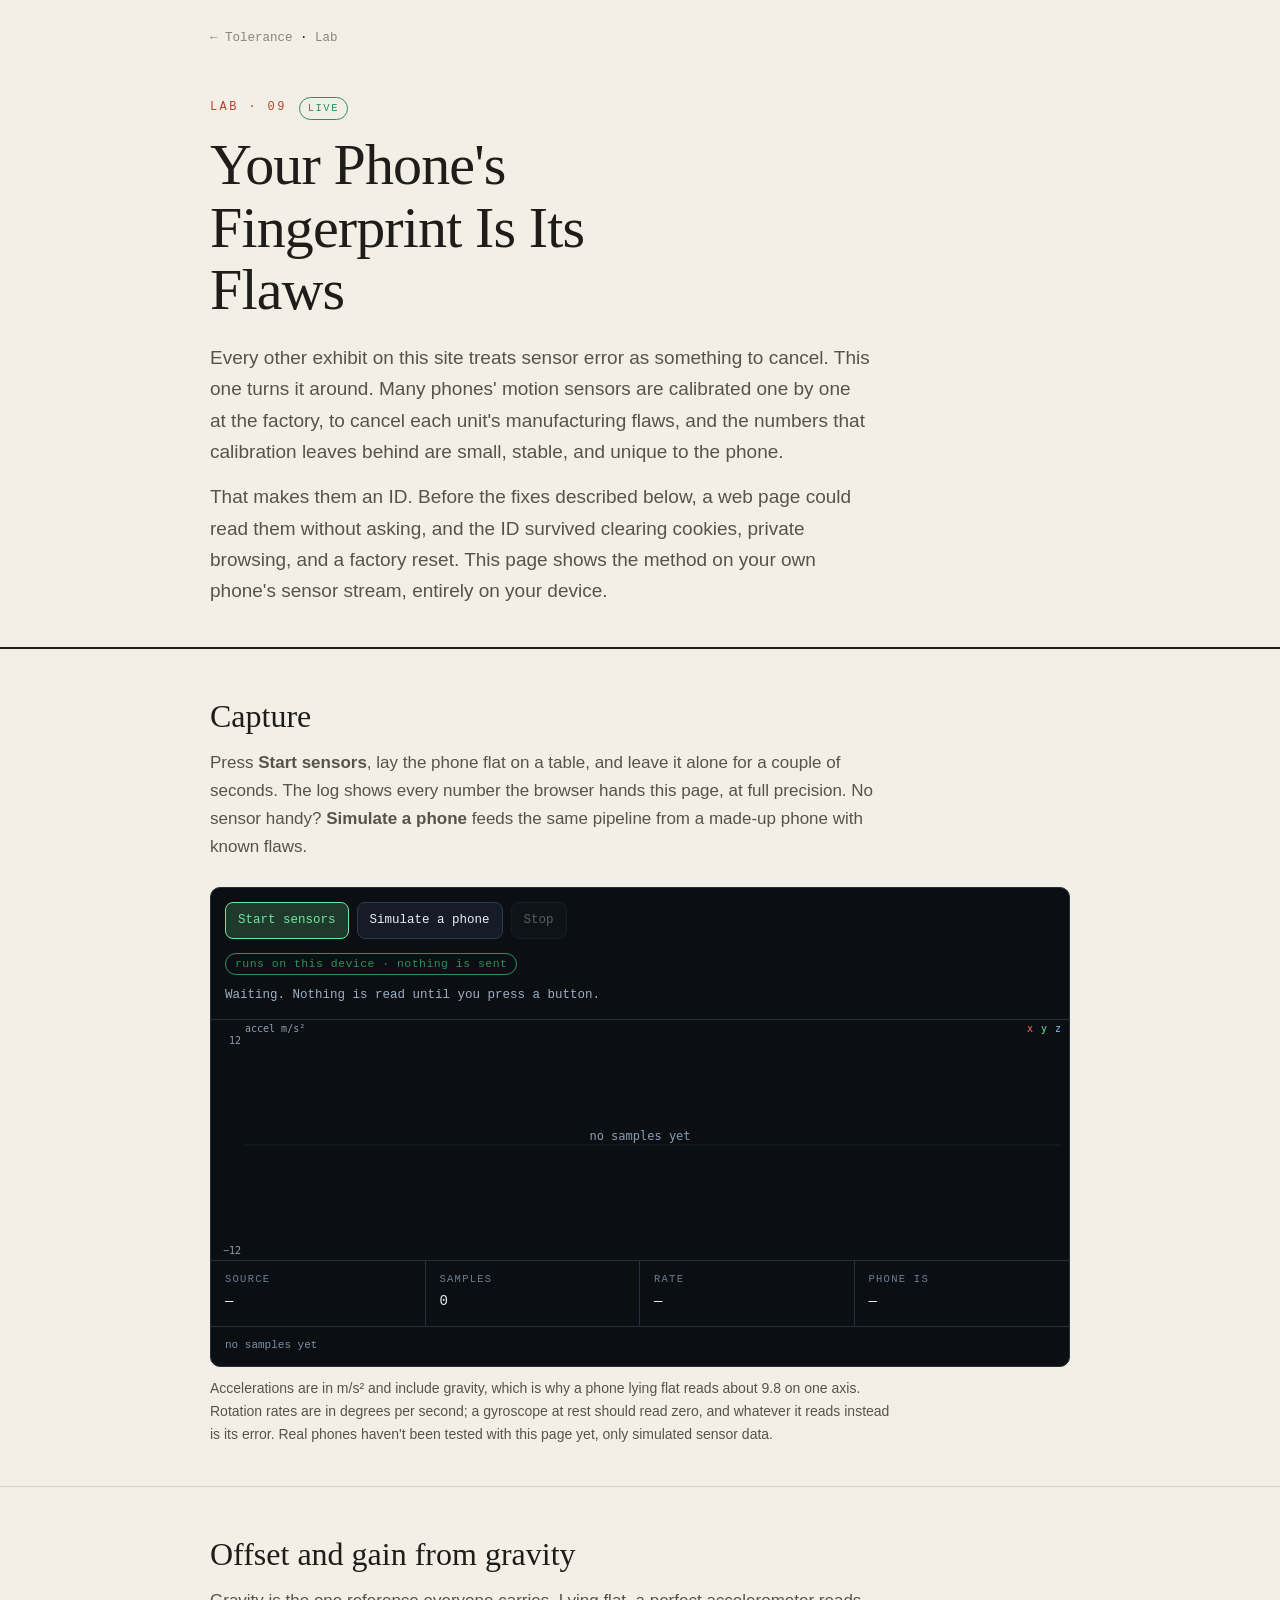
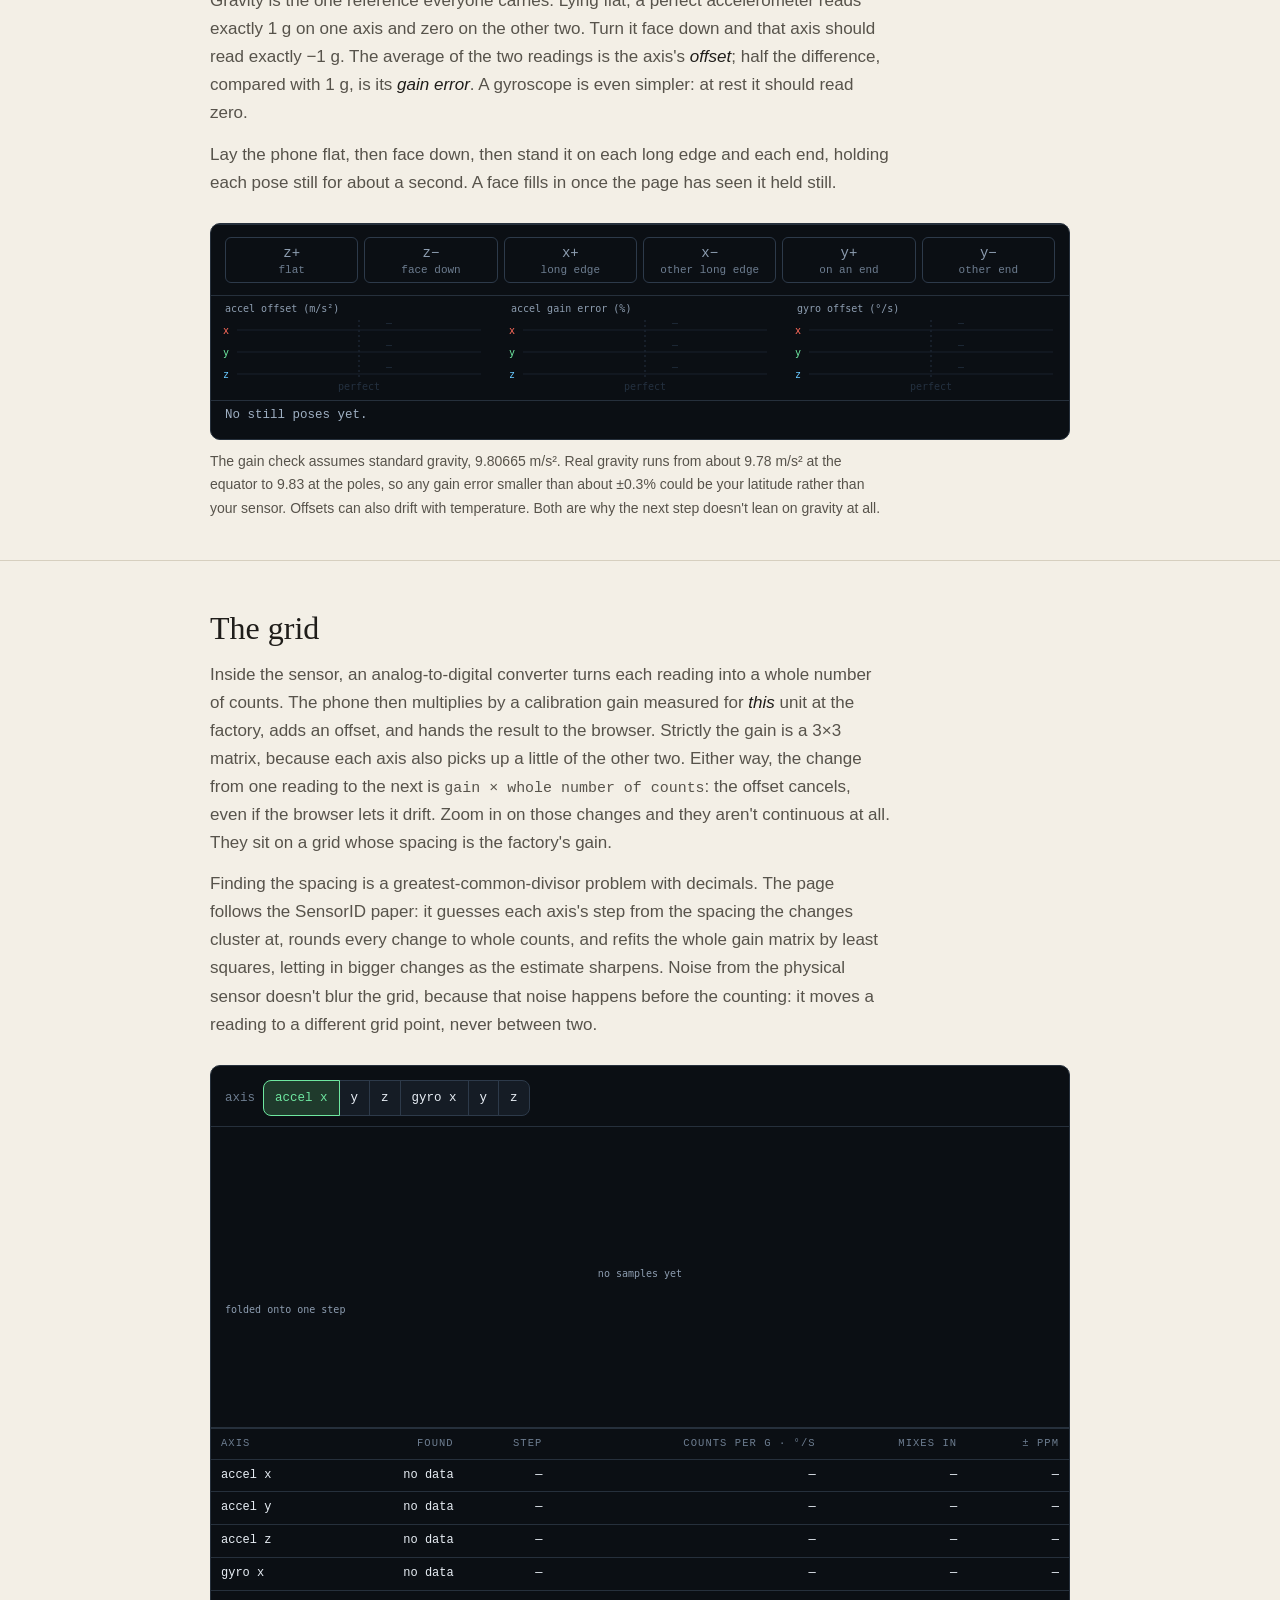
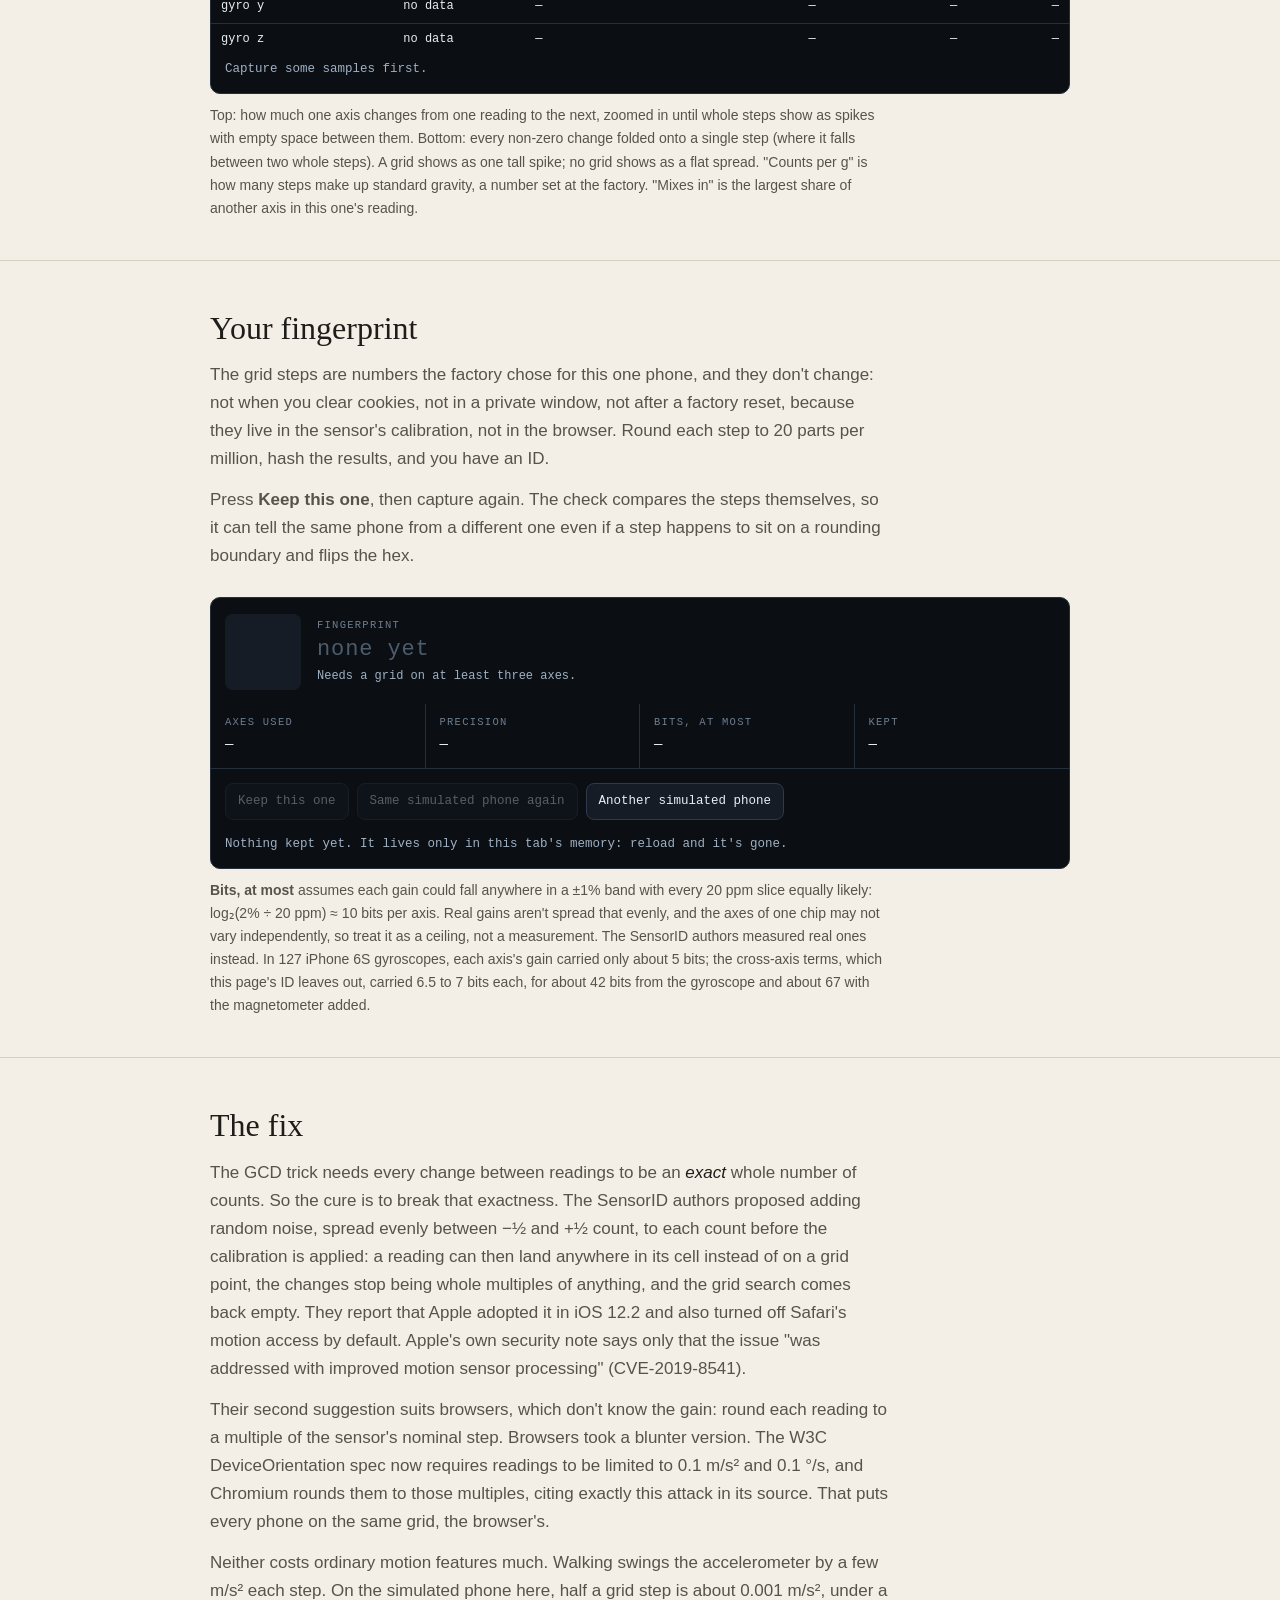
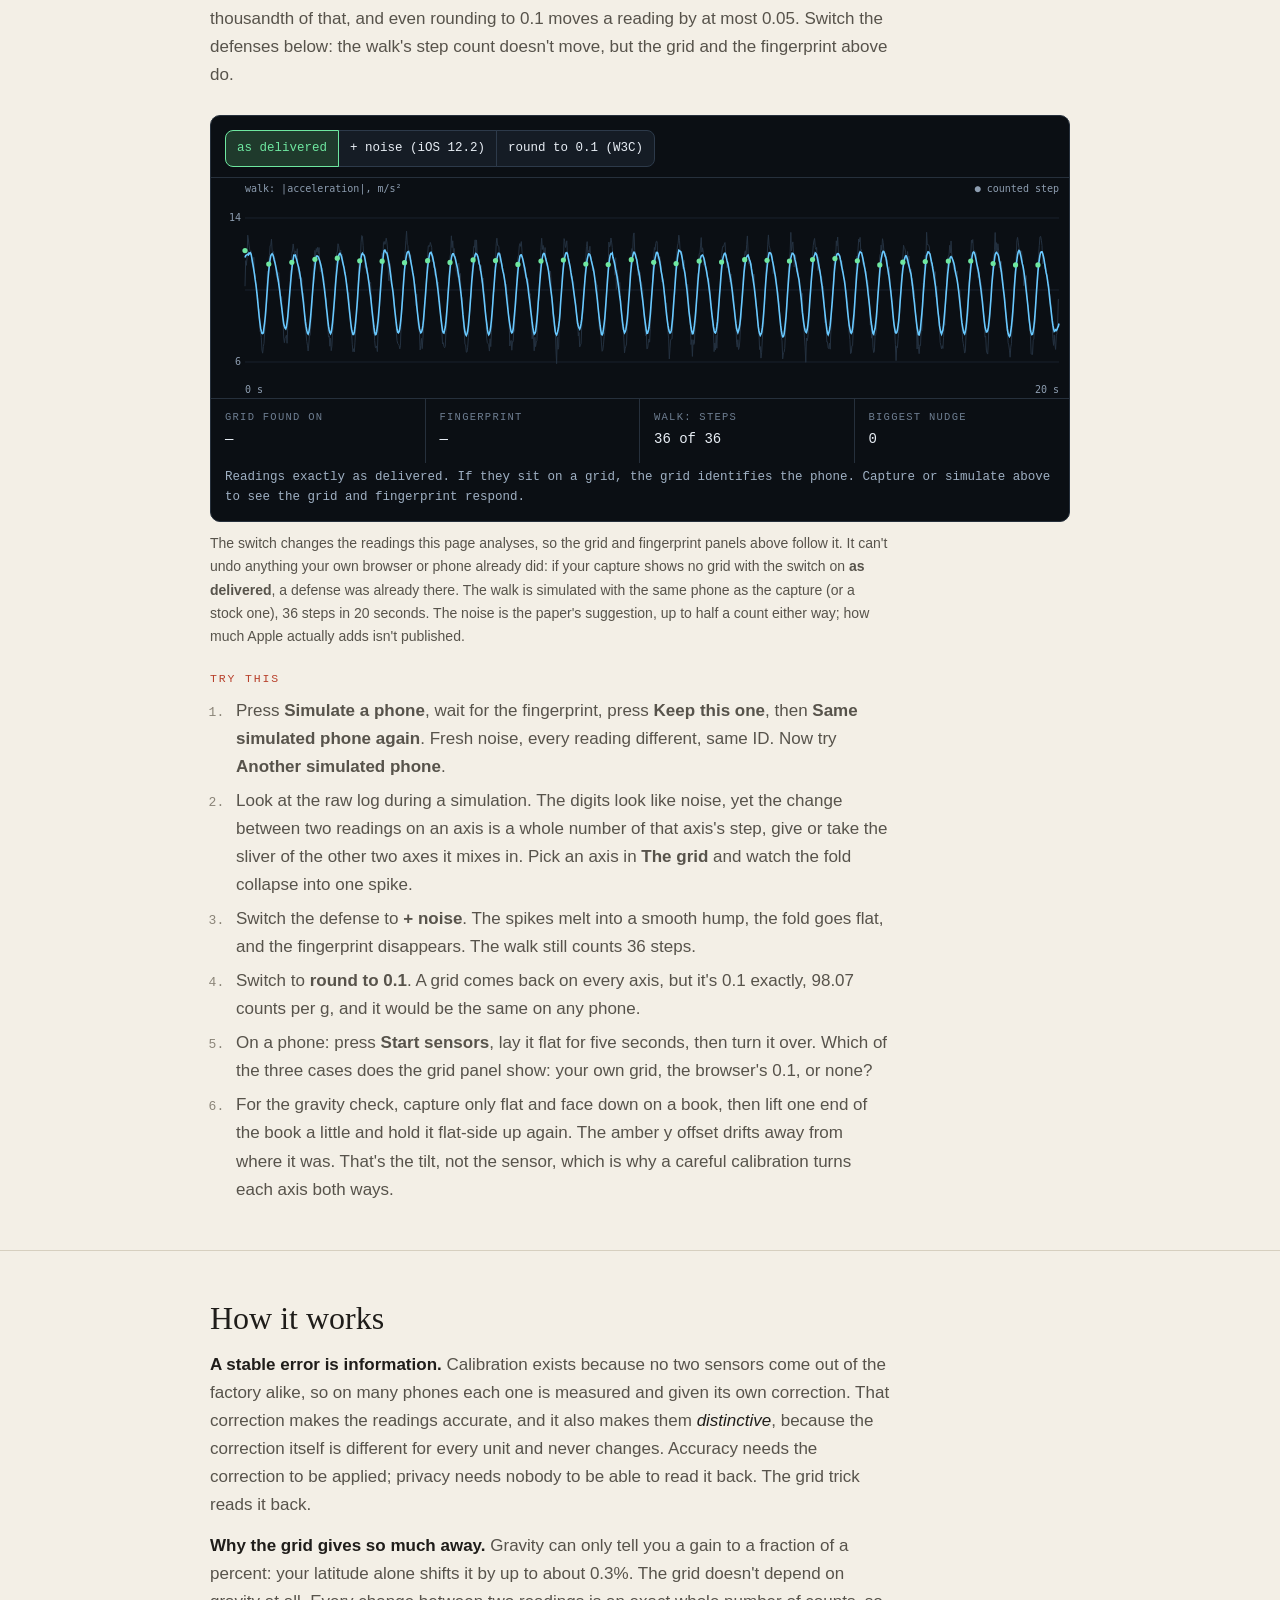
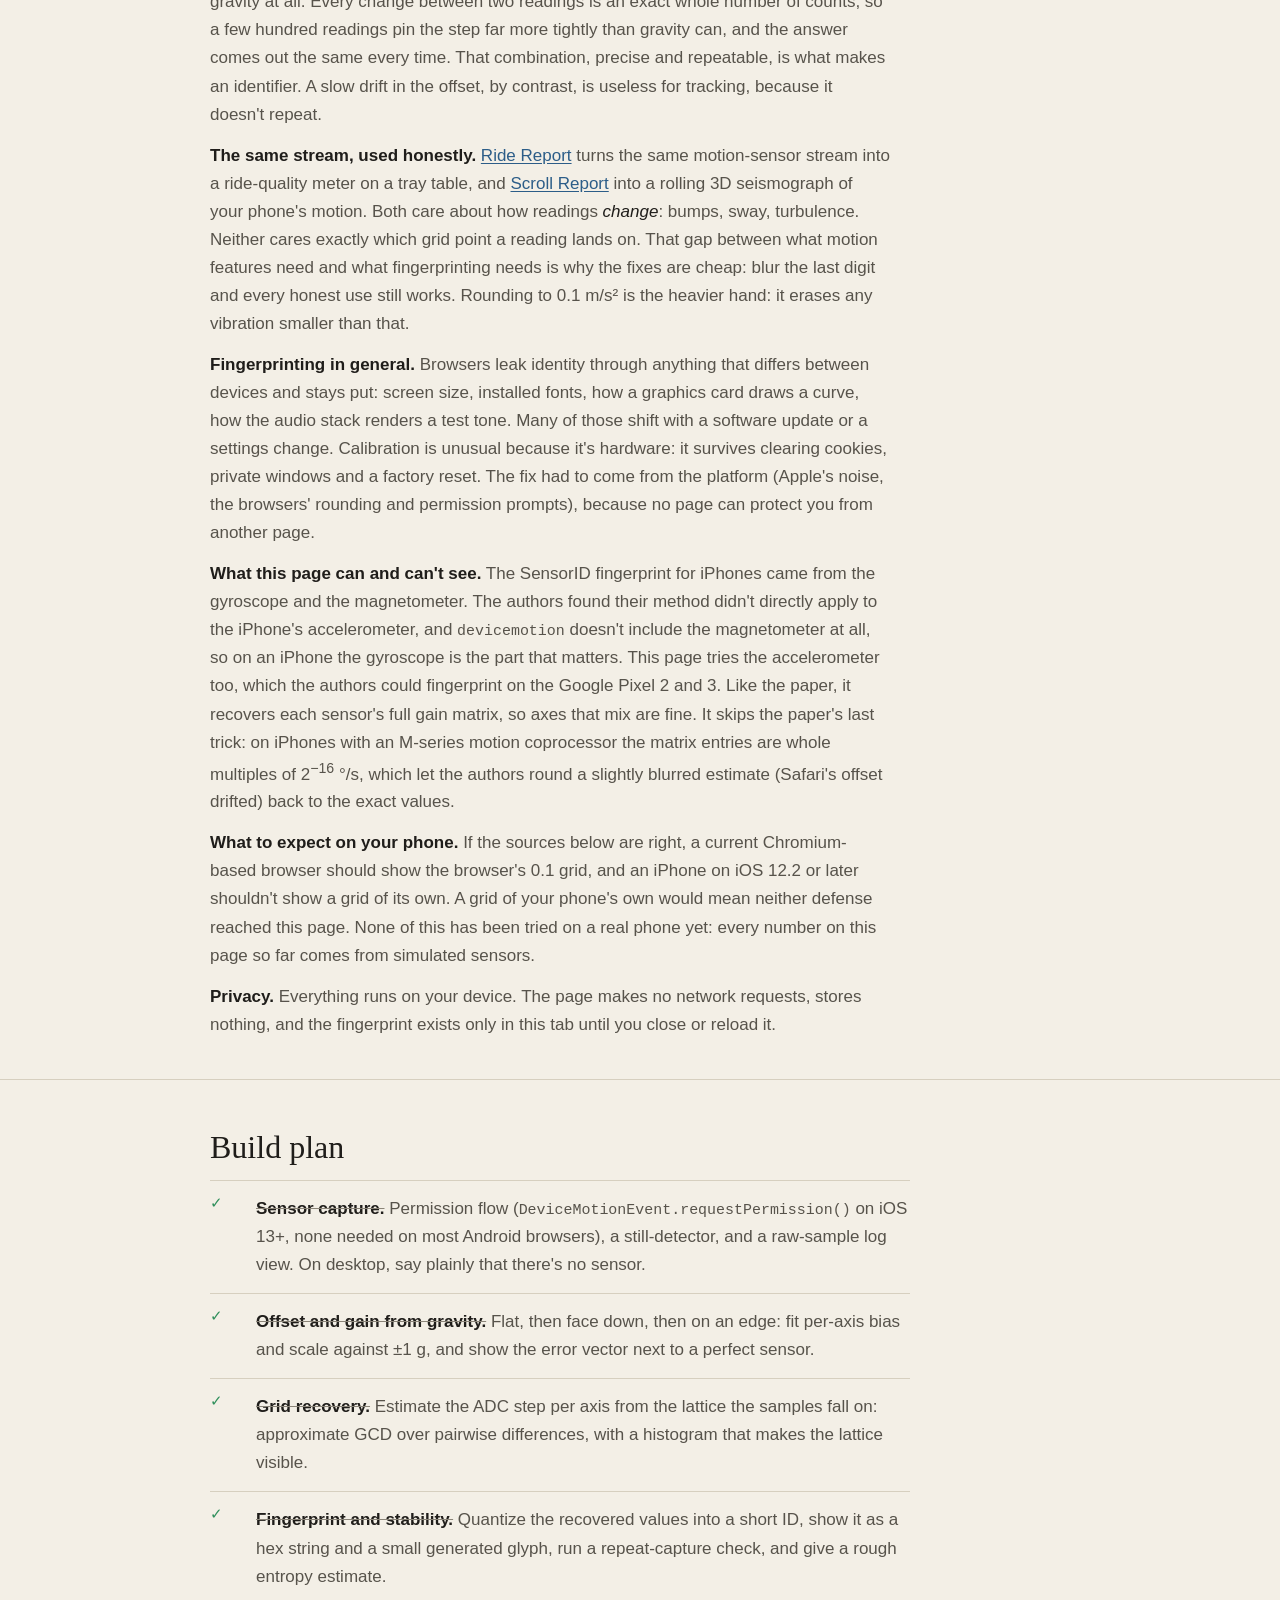
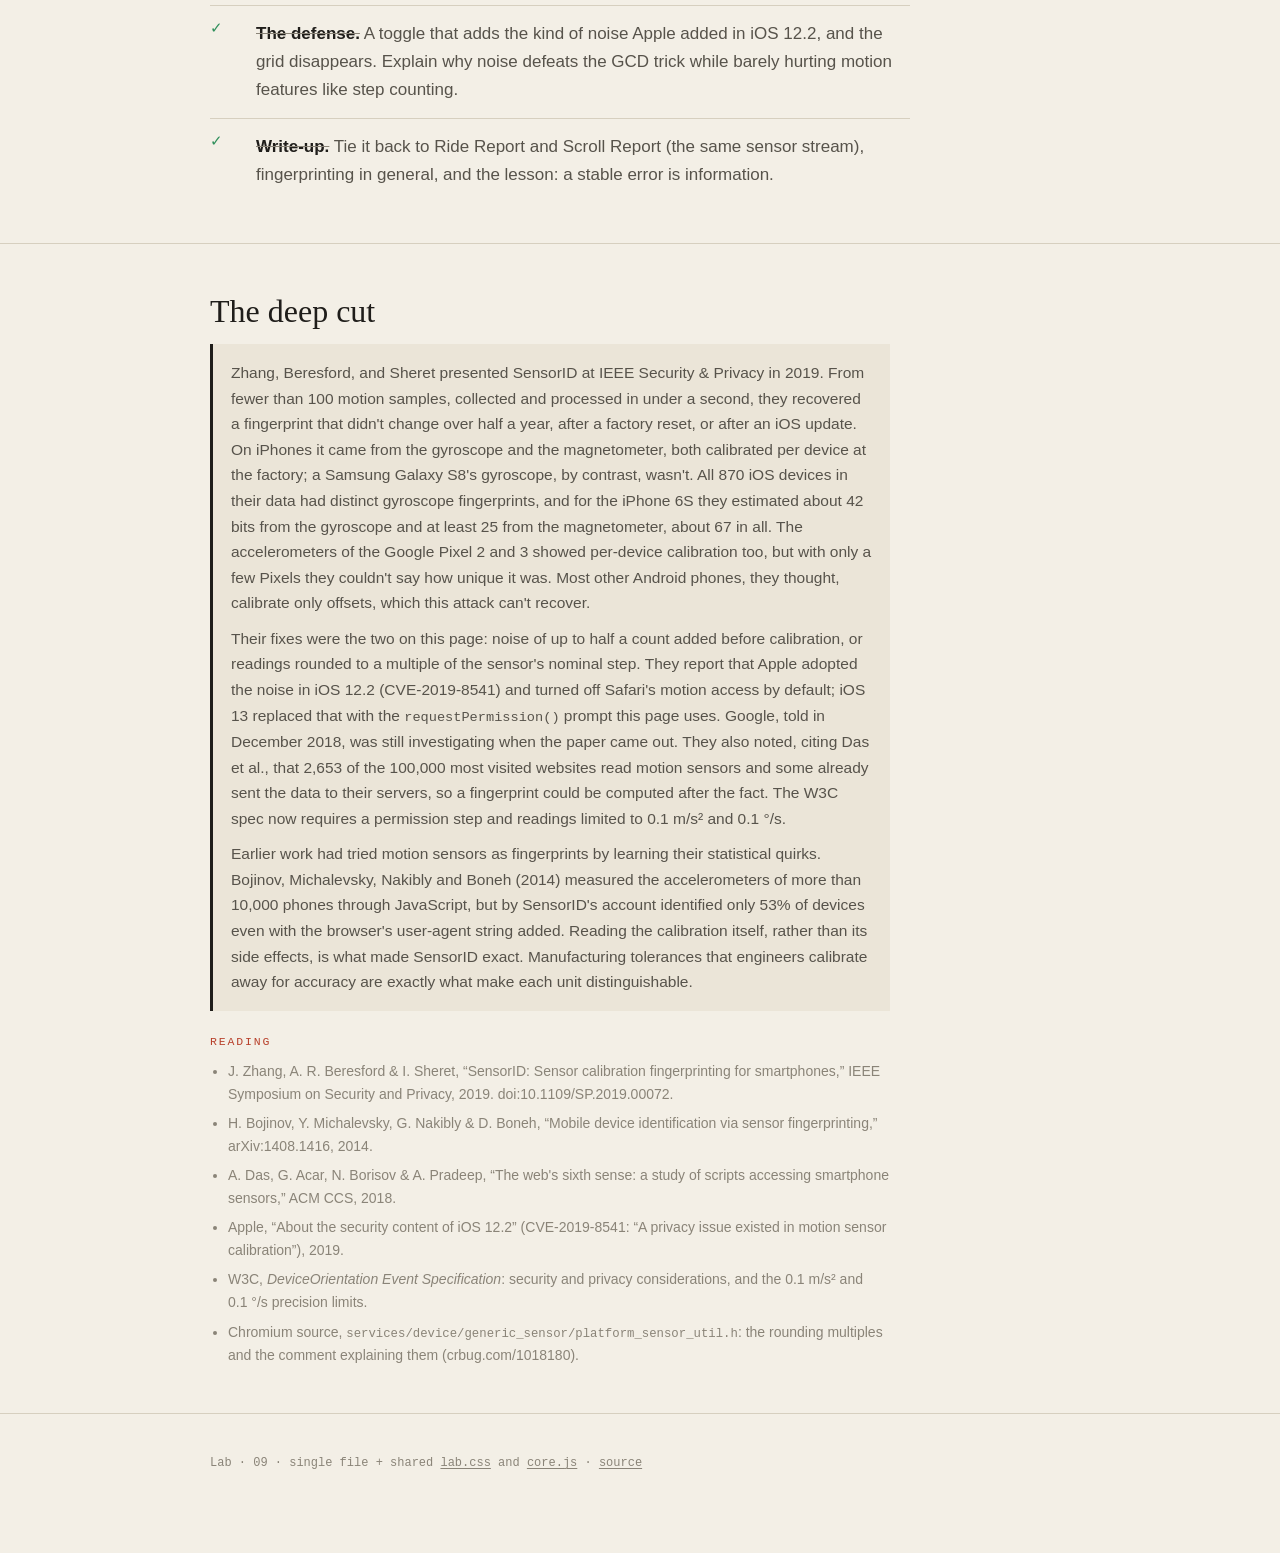
==== commit 54d2946a: "Fingerprint: follow the SensorID paper (gain matrix, consecutive differences) and correct the prose " ====
--- a/fingerprint/index.html
+++ b/fingerprint/index.html
@@ -143,13 +143,16 @@
     <div class="prose">
       <p>Inside the sensor, an analog-to-digital converter turns each reading into a whole number of
       counts. The phone then multiplies by a calibration gain measured for <em>this</em> unit at the
-      factory, adds an offset, and hands the result to the browser. So every value the page sees is
-      <code>gain × whole number + offset</code>. Zoom in far enough and the readings aren't continuous at all:
-      they sit on a grid whose spacing is the factory's gain.</p>
-      <p>Finding the spacing is a greatest-common-divisor problem with decimals. Sort the distinct values,
-      take the gaps between neighbours, and look for the largest step that every gap is a whole multiple
-      of. Noise from the physical sensor doesn't blur it, because that noise happens before the counting:
-      it moves a reading to a different grid point, never between two.</p>
+      factory, adds an offset, and hands the result to the browser. Strictly the gain is a 3×3 matrix,
+      because each axis also picks up a little of the other two. Either way, the change from one reading
+      to the next is <code>gain × whole number of counts</code>: the offset cancels, even if the browser lets
+      it drift. Zoom in on those changes and they aren't continuous at all. They sit on a grid whose
+      spacing is the factory's gain.</p>
+      <p>Finding the spacing is a greatest-common-divisor problem with decimals. The page follows the SensorID
+      paper: it guesses each axis's step from the spacing the changes cluster at, rounds every change to whole
+      counts, and refits the whole gain matrix by least squares, letting in bigger changes as the estimate
+      sharpens. Noise from the physical sensor doesn't blur the grid, because that noise happens before the
+      counting: it moves a reading to a different grid point, never between two.</p>
     </div>
     <div class="panel" id="grid">
       <div class="ctl">
@@ -160,10 +163,11 @@
       <div class="gwrap"><table class="gtab" id="grid-tab"></table></div>
       <div class="sinfo" id="grid-msg">Capture some samples first.</div>
     </div>
-    <p class="hint">Top: one axis's readings, zoomed in until single grid points show as spikes with empty
-    space between them. Bottom: every reading folded onto a single step (where it falls between two grid
-    lines). A grid shows as one tall spike; no grid shows as a flat spread. "Counts per g" is how many
-    grid steps make up standard gravity, a number set at the factory.</p>
+    <p class="hint">Top: how much one axis changes from one reading to the next, zoomed in until whole steps
+    show as spikes with empty space between them. Bottom: every non-zero change folded onto a single step
+    (where it falls between two whole steps). A grid shows as one tall spike; no grid shows as a flat
+    spread. "Counts per g" is how many steps make up standard gravity, a number set at the factory.
+    "Mixes in" is the largest share of another axis in this one's reading.</p>
   </div>
 </section>
 
@@ -204,8 +208,9 @@
     <p class="hint"><b>Bits, at most</b> assumes each gain could fall anywhere in a ±1% band with every
     20&nbsp;ppm slice equally likely: log₂(2% ÷ 20&nbsp;ppm) ≈ 10 bits per axis. Real gains aren't spread
     that evenly, and the axes of one chip may not vary independently, so treat it as a ceiling, not a
-    measurement. The SensorID authors measured real iPhones instead: about 67 bits for the iPhone 6S, from
-    its gyroscope and magnetometer.</p>
+    measurement. The SensorID authors measured real ones instead. In 127 iPhone 6S gyroscopes, each axis's
+    gain carried only about 5 bits; the cross-axis terms, which this page's ID leaves out, carried 6.5 to 7
+    bits each, for about 42 bits from the gyroscope and about 67 with the magnetometer added.</p>
   </div>
 </section>
 
@@ -213,15 +218,18 @@
   <div class="wrap">
     <h2>The fix</h2>
     <div class="prose">
-      <p>The GCD trick needs every gap between readings to be an <em>exact</em> whole number of steps. So
-      the cure is to break that exactness. Add a random amount of up to half a step to each count before the
-      calibration is applied, and a reading can land anywhere in its cell instead of on a grid point. The
-      gaps stop being whole multiples of anything, and the grid search comes back empty. The SensorID authors
-      proposed exactly this kind of noise, and Apple added random noise in iOS 12.2. Apple's own security
-      note says only that the issue "was addressed with improved motion sensor processing" (CVE-2019-8541).</p>
-      <p>Browsers took a blunter route. The W3C DeviceOrientation spec now requires readings to be limited to
-      0.1&nbsp;m/s² and 0.1&nbsp;°/s, and Chromium rounds them to those multiples, citing exactly this
-      attack in its source. That puts every phone on the same grid, the browser's.</p>
+      <p>The GCD trick needs every change between readings to be an <em>exact</em> whole number of counts. So
+      the cure is to break that exactness. The SensorID authors proposed adding random noise, spread evenly
+      between −½ and +½ count, to each count before the calibration is applied: a reading can then land anywhere
+      in its cell instead of on a grid point, the changes stop being whole multiples of anything, and the grid
+      search comes back empty. They report that Apple adopted it in iOS 12.2 and also turned off Safari's
+      motion access by default. Apple's own security note says only that the issue "was addressed with
+      improved motion sensor processing" (CVE-2019-8541).</p>
+      <p>Their second suggestion suits browsers, which don't know the gain: round each reading to a multiple
+      of the sensor's nominal step. Browsers took a blunter version. The W3C DeviceOrientation spec now
+      requires readings to be limited to 0.1&nbsp;m/s² and 0.1&nbsp;°/s, and Chromium rounds them to those
+      multiples, citing exactly this attack in its source. That puts every phone on the same grid, the
+      browser's.</p>
       <p>Neither costs ordinary motion features much. Walking swings the accelerometer by a few m/s² each
       step. On the simulated phone here, half a grid step is about 0.001&nbsp;m/s², under a thousandth of that,
       and even rounding to 0.1 moves a reading by at most 0.05.
@@ -243,17 +251,17 @@
     <p class="hint">The switch changes the readings this page analyses, so the grid and fingerprint panels above
     follow it. It can't undo anything your own browser or phone already did: if your capture shows no grid with
     the switch on <b>as delivered</b>, a defense was already there. The walk is simulated with the same phone
-    as the capture (or a stock one), 36 steps in 20 seconds. How much noise Apple actually adds isn't public;
-    half a step is this page's choice, about the least that hides the grid.</p>
+    as the capture (or a stock one), 36 steps in 20 seconds. The noise is the paper's suggestion, up to half a
+    count either way; how much Apple actually adds isn't published.</p>
     <div class="try">
       <h3>Try this</h3>
       <ol>
         <li>Press <b>Simulate a phone</b>, wait for the fingerprint, press <b>Keep this one</b>, then
         <b>Same simulated phone again</b>. Fresh noise, every reading different, same ID. Now try
         <b>Another simulated phone</b>.</li>
-        <li>Look at the raw log during a simulation. The digits look like noise, yet every difference between two
-        readings on an axis is a whole number of that axis's step. Pick an axis in <b>The grid</b> and watch the
-        fold collapse into one spike.</li>
+        <li>Look at the raw log during a simulation. The digits look like noise, yet the change between two
+        readings on an axis is a whole number of that axis's step, give or take the sliver of the other two axes
+        it mixes in. Pick an axis in <b>The grid</b> and watch the fold collapse into one spike.</li>
         <li>Switch the defense to <b>+ noise</b>. The spikes melt into a smooth hump, the fold goes flat, and the
         fingerprint disappears. The walk still counts 36 steps.</li>
         <li>Switch to <b>round to 0.1</b>. A grid comes back on every axis, but it's 0.1 exactly, 98.07 counts per g,
@@ -278,8 +286,8 @@
       every unit and never changes. Accuracy needs the correction to be applied; privacy needs nobody to be able
       to read it back. The grid trick reads it back.</p>
       <p><strong>Why the grid gives so much away.</strong> Gravity can only tell you a gain to a fraction of a
-      percent: your latitude alone shifts it by up to about 0.3%. The grid doesn't depend on gravity at all. Every gap
-      between two readings is an exact whole number of steps, so a few hundred readings pin the step far more
+      percent: your latitude alone shifts it by up to about 0.3%. The grid doesn't depend on gravity at all. Every change
+      between two readings is an exact whole number of counts, so a few hundred readings pin the step far more
       tightly than gravity can, and the answer comes out the same every time. That
       combination, precise and repeatable, is what makes an identifier. A slow drift in the offset, by contrast, is
       useless for tracking, because it doesn't repeat.</p>
@@ -297,11 +305,14 @@
       because it's hardware: it survives clearing cookies, private windows and a factory reset. The fix had to
       come from the platform (Apple's noise, the browsers' rounding and permission prompts), because no page
       can protect you from another page.</p>
-      <p><strong>What this page can't see.</strong> The SensorID fingerprint for iPhones came from the gyroscope
-      and the magnetometer. <code>devicemotion</code> doesn't include the magnetometer, so this page uses the
-      accelerometer and gyroscope instead. Real calibrations can also mix a little of one axis into another; this
-      page's grid search assumes each axis is scaled on its own, so a phone that mixes axes would show no clean
-      grid here even without a defense.</p>
+      <p><strong>What this page can and can't see.</strong> The SensorID fingerprint for iPhones came from the
+      gyroscope and the magnetometer. The authors found their method didn't directly apply to the iPhone's
+      accelerometer, and <code>devicemotion</code> doesn't include the magnetometer at all, so on an iPhone the
+      gyroscope is the part that matters. This page tries the accelerometer too, which the authors could
+      fingerprint on the Google Pixel 2 and 3. Like the paper, it recovers each sensor's full gain matrix, so axes
+      that mix are fine. It skips the paper's last trick: on iPhones with an M-series motion coprocessor the
+      matrix entries are whole multiples of 2<sup>−16</sup>&nbsp;°/s, which let the authors round a slightly blurred
+      estimate (Safari's offset drifted) back to the exact values.</p>
       <p><strong>What to expect on your phone.</strong> If the sources below are right, a current Chromium-based
       browser should show the browser's 0.1 grid, and an iPhone on iOS 12.2 or later shouldn't show a grid of its own. A grid of your
       phone's own would mean neither defense reached this page. None of this has been tried on a real phone yet:
@@ -331,25 +342,34 @@
     <h2>The deep cut</h2>
     <div class="deep">
       <p>Zhang, Beresford, and Sheret presented SensorID at IEEE Security &amp; Privacy in 2019. From fewer
-      than 100 motion samples, collected and processed in under a second, they could build a fingerprint that
-      didn't change over time or after a factory reset. On iOS it combined the gyroscope and the magnetometer,
-      both calibrated per device at the factory; from data on 870 iOS devices they estimated about 67 bits of
-      entropy for the iPhone 6S. The accelerometers of the Google Pixel 2 and Pixel 3 could be fingerprinted
-      the same way, though with less entropy.</p>
-      <p>Their suggested fix was to add uniformly distributed random noise to the ADC outputs before the
-      calibration is applied. Apple shipped a fix in iOS 12.2 (CVE-2019-8541), described by the authors as adding
-      random noise; the same release turned off Safari's motion access by default, and iOS 13 replaced that with
-      the <code>requestPermission()</code> prompt this page uses. The W3C spec now requires both a permission
-      step and readings limited to 0.1&nbsp;m/s² and 0.1&nbsp;°/s.</p>
-      <p>The broader idea is older. In 2014 Bojinov, Michalevsky, Nakibly and Boneh measured more than 10,000
-      phones and showed that accelerometer calibration errors, readable from JavaScript without any permission,
-      could identify a device. Manufacturing tolerances that engineers calibrate away for accuracy are exactly
-      what make each unit distinguishable.</p>
+      than 100 motion samples, collected and processed in under a second, they recovered a fingerprint that
+      didn't change over half a year, after a factory reset, or after an iOS update. On iPhones it came from the
+      gyroscope and the magnetometer, both calibrated per device at the factory; a Samsung Galaxy S8's gyroscope,
+      by contrast, wasn't. All 870 iOS devices in their data had distinct gyroscope fingerprints, and for the
+      iPhone 6S they estimated about 42 bits from the gyroscope and at least 25 from the magnetometer, about 67
+      in all. The accelerometers of the Google Pixel 2 and 3 showed per-device calibration too, but with only a
+      few Pixels they couldn't say how unique it was. Most other Android phones, they thought, calibrate only
+      offsets, which this attack can't recover.</p>
+      <p>Their fixes were the two on this page: noise of up to half a count added before calibration, or
+      readings rounded to a multiple of the sensor's nominal step. They report that Apple adopted the noise in
+      iOS 12.2 (CVE-2019-8541) and turned off Safari's motion access by default; iOS 13 replaced that with the
+      <code>requestPermission()</code> prompt this page uses. Google, told in December 2018, was still
+      investigating when the paper came out. They also noted, citing Das et al., that 2,653 of the 100,000 most
+      visited websites read motion sensors and some already sent the data to their servers, so a fingerprint
+      could be computed after the fact. The W3C spec now requires a permission step and readings limited to
+      0.1&nbsp;m/s² and 0.1&nbsp;°/s.</p>
+      <p>Earlier work had tried motion sensors as fingerprints by learning their statistical quirks. Bojinov,
+      Michalevsky, Nakibly and Boneh (2014) measured the accelerometers of more than 10,000 phones through
+      JavaScript, but by SensorID's account identified only 53% of devices even with the browser's user-agent
+      string added. Reading the calibration itself, rather than its side effects, is what made SensorID exact.
+      Manufacturing tolerances that engineers calibrate away for accuracy are exactly what make each unit
+      distinguishable.</p>
     </div>
     <h3>Reading</h3>
     <ul class="refs">
       <li>J. Zhang, A. R. Beresford &amp; I. Sheret, “SensorID: Sensor calibration fingerprinting for smartphones,” IEEE Symposium on Security and Privacy, 2019. doi:10.1109/SP.2019.00072.</li>
       <li>H. Bojinov, Y. Michalevsky, G. Nakibly &amp; D. Boneh, “Mobile device identification via sensor fingerprinting,” arXiv:1408.1416, 2014.</li>
+      <li>A. Das, G. Acar, N. Borisov &amp; A. Pradeep, “The web's sixth sense: a study of scripts accessing smartphone sensors,” ACM CCS, 2018.</li>
       <li>Apple, “About the security content of iOS 12.2” (CVE-2019-8541: “A privacy issue existed in motion sensor calibration”), 2019.</li>
       <li>W3C, <i>DeviceOrientation Event Specification</i>: security and privacy considerations, and the 0.1&nbsp;m/s² and 0.1&nbsp;°/s precision limits.</li>
       <li>Chromium source, <code>services/device/generic_sensor/platform_sensor_util.h</code>: the rounding multiples and the comment explaining them (crbug.com/1018180).</li>
@@ -373,8 +393,10 @@
   function gaussR(r) { let u = 0; while (!u) u = r(); return Math.sqrt(-2 * Math.log(u)) * Math.cos(2 * Math.PI * r()); }
 
   /* ---- a made-up phone. Each axis: the ADC counts A = round(S·true + B + noise) with a true
-     sensitivity S and raw bias B; the factory calibration then reports G·A + o. G and o are the
-     per-device constants a page can try to recover. Six axes: accel x,y,z (m/s²), gyro x,y,z (°/s). */
+     sensitivity S and raw bias B; the factory calibration then reports G·A + o, plus a little of the
+     sensor's other two axes (cross terms up to ±0.5% of the step; SensorID's iPhone XS gyroscope had up to
+     ~0.9%). The gyroscope's offset also wanders slowly, as SensorID saw in Safari. G, the cross terms and o
+     are the per-device constants a page can try to recover. Axes: accel x,y,z (m/s²), gyro x,y,z (°/s). */
   const NOMINAL = [G0 / 4096, G0 / 4096, G0 / 4096, 1 / 16.4, 1 / 16.4, 1 / 16.4];
   function makePhone(seed) {
     const r = rng(seed), u = (a) => (2 * r() - 1) * a;
@@ -388,14 +410,18 @@
       const o = bias - G * B;
       return { G, S, B, o, scaleErr, bias, sigma: acc ? 1.2 : 1.5 };
     });
-    return { seed, axes };
+    const mix = [0, 1, 2, 3, 4, 5].map(i => [0, 1, 2].map(j => i % 3 === j ? 0 : u(0.005)));
+    return { seed, axes, mix, drift: [0, 0, 0] };
   }
   // one sample for true acceleration a[3] (m/s², gravity included) and rotation w[3] (°/s)
   function phoneSample(ph, a, w, r) {
+    const A = ph.axes.map((ax, i) => Math.round(ax.S * (i < 3 ? a[i] : w[i - 3]) + ax.B + ax.sigma * gaussR(r)));
     return ph.axes.map((ax, i) => {
-      const t = i < 3 ? a[i] : w[i - 3];
-      const A = Math.round(ax.S * t + ax.B + ax.sigma * gaussR(r));
-      return ax.G * A + ax.o;
+      const b = i < 3 ? 0 : 3;
+      let v = ax.G * A[i] + ax.o;
+      for (let j = 0; j < 3; j++) if (b + j !== i) v += ph.mix[i][j] * ax.G * (A[b + j] - Math.round(ph.axes[b + j].B));
+      if (i >= 3) { ph.drift[i - 3] += 2e-5 * gaussR(r); v += ph.drift[i - 3]; }
+      return v;
     });
   }
   // the six faces, as true gravity vectors; a scripted capture visits them in turn
@@ -458,52 +484,164 @@
     return { acc, gyro };
   }
 
-  /* ---- grid recovery: the largest step that every gap between distinct values is a whole multiple of.
-     Small gaps fix the step first; larger gaps are let in as the estimate gets good enough to count them. */
-  const GRID_TOL = 0.05;     // rms of the leftover fraction of a step that still counts as on-grid
-  function gridFit(d, s0) {
-    let s = s0;
-    for (const M of [24, 400, 8000, 2e5, 1e7]) {
-      let num = 0, den = 0;
-      for (const x of d) { const n = Math.round(x / s); if (n >= 1 && n <= M) { num += n * x; den += n * n; } }
-      if (den) s = num / den;
-    }
-    let rr = 0, res = 0, nn = 0, k = 0;
-    for (const x of d) { const n = Math.round(x / s), f = x / s - n; rr += f * f; res += (x - n * s) ** 2; nn += n * n; k++; }
-    // sd: the least-squares error, ×3 because float32 rounding errors in neighbouring gaps are correlated
-    return { s, rms: Math.sqrt(rr / k), sd: k > 1 ? 3 * Math.sqrt(res / (k - 1) / nn) : 0 };
-  }
-  function gridFind(vals) {
-    const u = [...new Set(vals.filter(v => v != null && isFinite(v)))].sort((a, b) => a - b);
-    const out = { ok: false, distinct: u.length, step: null, best: null };
-    if (u.length < 6) { out.reason = 'few'; return out; }
-    const d = []; for (let i = 1; i < u.length; i++) d.push(u[i] - u[i - 1]);
-    const dmin = Math.min(...d);
-    let best = null;
-    for (let k = 1; k <= 12; k++) {
-      const small = d.filter(x => x <= 24 * dmin);
-      const f = gridFit(small, dmin / k);
-      if (!best || f.rms < best.rms) best = { ...f, k };
-      if (f.rms < GRID_TOL) {
-        const all = gridFit(d, f.s);
-        if (all.rms < GRID_TOL) { best = { ...all, k }; out.ok = true; break; }
+  /* ---- grid recovery, after SensorID (Zhang, Beresford & Sheret, IEEE S&P 2019, §III-D).
+     A sensor reports O = G·A + B: whole-number ADC counts A, a 3×3 gain matrix G (each axis's step on the
+     diagonal, a little of the other axes mixed in off it) and an offset B that a browser may let drift.
+     Consecutive differences cancel the offset, ΔO = G·ΔA, and sorting those and differencing again (ΔΔO) adds
+     more small ones. A first guess at each step comes from the largest spacing that the differences are
+     near-whole multiples of; then, as in the paper's "improved approach", ΔA = round(G⁻¹·ΔO) is recovered
+     from batches of growing size, trusting only near-whole roundings, and G is re-fitted by least squares. */
+  const GAMMA = 0.1;       // largest rounding error that still counts as a whole number of counts (the paper's Γ)
+  const NMIN = 12;         // fewest non-trivial differences worth a verdict
+  const ulp32 = v => 2 ** (Math.floor(Math.log2(Math.abs(v) || 1)) - 23);
+  function diffs3(S) {
+    const D = [];
+    for (let k = 1; k < S.length; k++) D.push([S[k][0] - S[k - 1][0], S[k][1] - S[k - 1][1], S[k][2] - S[k - 1][2]]);
+    return D;
+  }
+  function augment(D) {
+    const out = D.slice();
+    for (let i = 0; i < 3; i++) {
+      const s = [...D].sort((p, q) => p[i] - q[i]);
+      for (let k = 1; k < s.length; k++) out.push([s[k][0] - s[k - 1][0], s[k][1] - s[k - 1][1], s[k][2] - s[k - 1][2]]);
+    }
+    return out;
+  }
+  // the largest spacing s that the values (≥ s/2, ≤ 12.5 s) sit at near-whole multiples of
+  function stepGuess(vals, floor) {
+    const v = vals.map(Math.abs).filter(x => x > 0 && isFinite(x)).sort((p, q) => p - q);
+    if (v.length < NMIN) return null;
+    const sub = []; const st = Math.max(1, Math.floor(v.length / 500));
+    for (let k = 0; k < v.length; k += st) sub.push(v[k]);
+    const score = s => {
+      let c = 0, n = 0;
+      for (const x of sub) { const m = x / s; if (m >= 0.5 && m <= 12.5) { c += Math.cos(2 * Math.PI * m); n++; } }
+      return n >= Math.min(NMIN, sub.length) ? c / n : -1;
+    };
+    // share of the values (≥ s/2) that sit within Γ of a whole multiple of s
+    const fits = s => { let k = 0; for (const x of v) { const m = x / s; if (m >= 0.5 && Math.abs(m - Math.round(m)) < GAMMA) k++; } return k; };
+    const hi = 2 * v[v.length - NMIN], lo = Math.max(hi * 1e-7, 64 * floor);
+    for (let s = hi; s > lo; s *= 0.995) {
+      if (score(s) > 0.8) {                                   // climb to the top of this peak
+        let best = s, bs = score(s);
+        for (let t = s * 0.9995; t > s * 0.985; t *= 0.9995) { const c = score(t); if (c > bs) { bs = c; best = t; } }
+        // a multiple of the true step can pass if most differences happen to be even. Every multiple of s is
+        // also a multiple of s/2, so if s/2 (or s/3) explains a few more differences, those are real odd steps
+        for (let again = true; again;) {
+          again = false;
+          for (const k of [2, 3]) if (best / k > lo && fits(best / k) - fits(best) >= Math.max(3, 0.005 * v.length)) { best /= k; again = true; break; }
+        }
+        return best;
       }
     }
-    out.best = best.s; out.rms = best.rms;
-    // float32 numbers sit on a grid of their own (2^-20 near 9.8). A step that small is the number
-    // format, not the sensor.
-    const big = Math.max(Math.abs(u[0]), Math.abs(u[u.length - 1])) || 1;
-    const ulp32 = 2 ** (Math.floor(Math.log2(big)) - 23);
-    if (out.ok && best.s < 64 * ulp32) out.ok = false;
-    if (!out.ok) { out.reason = 'nogrid'; return out; }
-    const s = best.s;
-    let sn = 0, cs = 0; for (const v of u) { const a = 2 * Math.PI * v / s; sn += Math.sin(a); cs += Math.cos(a); }
-    out.step = s; out.sd = best.sd;
-    out.phase = Math.atan2(sn, cs) / (2 * Math.PI);          // offset mod step, as a fraction of a step
-    out.span = Math.round((u[u.length - 1] - u[0]) / s);
-    // a browser that rounds to 0.1 (m/s² or °/s) puts everything on its own grid, the same for every phone
-    out.rounded = Math.abs(s / 0.1 - Math.round(s / 0.1)) < 1e-6 && Math.abs(out.phase) < 1e-4;
+    return null;
+  }
+  function inv3(m) {
+    const [a, b, c] = m[0], [d, e, f] = m[1], [g, h, i] = m[2];
+    const A = e * i - f * h, B = -(d * i - f * g), C = d * h - e * g, det = a * A + b * B + c * C;
+    if (!det) return null;
+    return [[A / det, -(b * i - c * h) / det, (b * f - c * e) / det],
+            [B / det, (a * i - c * g) / det, -(a * f - c * d) / det],
+            [C / det, -(a * h - b * g) / det, (a * e - b * d) / det]];
+  }
+  // round G⁻¹·ΔO to whole counts; keep the rows where every axis rounds cleanly
+  function recover(rows, G) {
+    const Gi = inv3(G), A = [], O = [];
+    if (!Gi) return { A, O };
+    for (const d of rows) {
+      const a = [0, 1, 2].map(i => Gi[i][0] * d[0] + Gi[i][1] * d[1] + Gi[i][2] * d[2]);
+      const r = a.map(Math.round);
+      if (r.every(x => x === 0)) continue;
+      if (Math.max(...a.map((x, i) => Math.abs(x - r[i]))) < GAMMA) { A.push(r); O.push(d); }
+    }
+    return { A, O };
+  }
+  // least-squares G from O = G·A, over the axes that actually moved
+  function fitG(A, O, G0) {
+    const act = [0, 1, 2].filter(j => A.some(a => a[j] !== 0));
+    const G = G0.map(r => r.slice()), sd = [0, 0, 0];
+    if (!act.length || A.length < act.length + 2) return { G, sd };
+    const k = act.length, M = act.map(() => new Array(k).fill(0));
+    for (const a of A) for (let p = 0; p < k; p++) for (let q = 0; q < k; q++) M[p][q] += a[act[p]] * a[act[q]];
+    const Mi = k === 3 ? inv3(M) : k === 2 ? (() => { const det = M[0][0] * M[1][1] - M[0][1] * M[1][0];
+      return det ? [[M[1][1] / det, -M[0][1] / det], [-M[1][0] / det, M[0][0] / det]] : null; })() : [[1 / M[0][0]]];
+    if (!Mi) return { G, sd };
+    for (let i = 0; i < 3; i++) {
+      const bvec = act.map(j => A.reduce((s, a, n) => s + a[j] * O[n][i], 0));
+      act.forEach((j, p) => { G[i][j] = act.reduce((s, _, q) => s + Mi[p][q] * bvec[q], 0); });
+      let rss = 0;
+      A.forEach((a, n) => { rss += (O[n][i] - (G[i][0] * a[0] + G[i][1] * a[1] + G[i][2] * a[2])) ** 2; });
+      const p = act.indexOf(i);
+      // ×3: float32 rounding errors in neighbouring differences are correlated, so be conservative
+      if (p >= 0) sd[i] = 3 * Math.sqrt(rss / Math.max(1, A.length - k) * Mi[p][p]);
+    }
+    return { G, sd };
+  }
+  // one three-axis sensor: S is a time-ordered list of [x, y, z]
+  function gridSensor(S) {
+    const out = { ok: false, G: null };
+    const levels = [0, 1, 2].map(i => new Set(S.map(s => s[i])).size);
+    const floor = Math.max(...S.flat().map(ulp32), 0);
+    const per = (i, extra) => ({ ok: false, step: null, distinct: levels[i], ...extra });
+    if (S.length < NMIN + 1) { out.axes = [0, 1, 2].map(i => per(i, { reason: 'few' })); return out; }
+    const D = diffs3(S), P = augment(D);
+    const guess = [0, 1, 2].map(i => stepGuess(P.map(d => d[i]), floor));
+    const moved = [0, 1, 2].map(i => P.filter(d => Math.abs(d[i]) > 0).length);
+    const nontriv = [0, 1, 2].map(i => guess[i] ? P.filter(d => Math.abs(d[i]) >= guess[i] / 2).length : 0);
+    if (guess.some(g => !g)) {
+      out.axes = [0, 1, 2].map(i => per(i, { reason: moved[i] < NMIN ? 'few' : 'nogrid' }));
+      return out;
+    }
+    let G = [[guess[0], 0, 0], [0, guess[1], 0], [0, 0, guess[2]]], sd = [0, 0, 0];
+    const scaled = P.map(d => Math.max(...d.map((x, i) => Math.abs(x) / guess[i])));
+    const maxS = Math.max(...scaled);
+    // batches: |ΔO| below (ε + ½) steps, ε = 1, 2, 4… A batch is only taken on if the current estimate is
+    // precise enough to round its largest differences correctly; otherwise a wrongly rounded big difference
+    // can look clean and drag the fit (a drifting offset limits precision this way)
+    let limit = 1.5;
+    const sharpEnough = lim => Math.max(...sd.map((e, i) => e / Math.abs(G[i][i]))) * lim * 6 < GAMMA;
+    for (let eps = 1; ; eps *= 2) {
+      const rows = P.filter((d, k) => scaled[k] < eps + 0.5);
+      const R = recover(rows, G);
+      if (R.A.length >= NMIN) ({ G, sd } = fitG(R.A, R.O, G));
+      limit = eps + 0.5;
+      if (limit > maxS || eps > 1 << 24 || !sharpEnough(2 * eps + 0.5)) break;
+    }
+    const inRange = P.filter((d, k) => scaled[k] < limit);
+    // a last refit on every difference in range that rounds cleanly
+    for (let k = 0; k < 2; k++) { const R0 = recover(inRange, G); if (R0.A.length >= NMIN) ({ G, sd } = fitG(R0.A, R0.O, G)); }
+    // float32 inputs (every value exactly a float32, as Android's are) round each reading by up to half an ulp,
+    // an error the fit can absorb into a slightly wrong step without leaving residuals; floor the ± at that
+    const f32 = S.every(s => s.every(x => Math.fround(x) === x));
+    const spanA = [0, 1, 2].map(i => { const c = S.map(s => s[i]); return (Math.max(...c) - Math.min(...c)) / Math.abs(G[i][i]); });
+    const ulpTop = f32 ? floor : Math.max(...S.flat().map(x => Math.abs(x))) * 2 ** -52;
+    sd = sd.map((e, i) => Math.max(e, 2 * ulpTop / Math.max(1, spanA[i])));
+    // validity: most non-trivial differences must round cleanly, and the fit must leave only tiny residuals
+    const R = recover(inRange, G);
+    const big = P.filter((d, k) => scaled[k] >= 0.5 && scaled[k] < limit).length;
+    const res = [0, 1, 2].map(i => {
+      let s2 = 0; R.A.forEach((a, n) => { s2 += (R.O[n][i] - (G[i][0] * a[0] + G[i][1] * a[1] + G[i][2] * a[2])) ** 2; });
+      return R.A.length ? Math.sqrt(s2 / R.A.length) : Infinity;
+    });
+    const valid = R.A.length >= NMIN && R.A.length >= 0.6 * big && res.every((e, i) => e < 0.05 * Math.abs(G[i][i]));
+    out.ok = valid; out.G = G; out.trusted = R.A.length; out.nontrivial = big;
+    out.axes = [0, 1, 2].map(i => {
+      const step = G[i][i];
+      if (!valid) return per(i, { reason: 'nogrid' });
+      if (nontriv[i] < NMIN || !R.A.some(a => a[i] !== 0) || step < 64 * floor) return per(i, { reason: 'few' });
+      const mix = [0, 1, 2].filter(j => j !== i).map(j => G[i][j] / step);
+      // a browser that rounds to 0.1 (m/s² or °/s) puts every phone on the same grid: 0.1, no mixing
+      const rounded = Math.abs(step / 0.1 - Math.round(step / 0.1)) < 1e-6 && mix.every(m => Math.abs(m) < 1e-9);
+      return { ok: true, step, sd: sd[i], mix, rounded, distinct: levels[i] };
+    });
     return out;
+  }
+  // all six axes from a capture: accel triple and gyro triple, each from samples where all three are present
+  function gridAll(S) {
+    const acc = gridSensor(S.filter(s => s[0] != null && s[1] != null && s[2] != null).map(s => [s[0], s[1], s[2]]));
+    const gy = gridSensor(S.filter(s => s[3] != null && s[4] != null && s[5] != null).map(s => [s[3], s[4], s[5]]));
+    const none = { ok: false, step: null, distinct: 0 };
+    return [...acc.axes, ...(S.some(s => s[3] != null) ? gy.axes : [none, none, none])].map((g, i) => ({ ...g, sensor: i < 3 ? acc : gy }));
   }
 
   /* ---- fingerprint: each step rounded to a 20 ppm slice of its logarithm, then hashed */
@@ -540,8 +678,8 @@
      'noise': uniform noise of up to half a grid step, as if added to the ADC counts before calibration.
      'round': every reading rounded to a multiple of 0.1, as the W3C spec and Chromium do. */
   function defend(vals, mode, step, seed) {
-    if (mode === 'noise') { const r = rng(seed); return vals.map(v => v + step * (r() - 0.5)); }
-    if (mode === 'round') return vals.map(v => Math.round(v / 0.1) * 0.1);
+    if (mode === 'noise') { const r = rng(seed); return vals.map(v => v == null ? v : v + step * (r() - 0.5)); }
+    if (mode === 'round') return vals.map(v => v == null ? v : Math.round(v / 0.1) * 0.1);
     return vals;
   }
   /* ---- a 20-second walk at 1.8 steps a second (36 steps), phone held upright, 60 samples a second */
@@ -571,7 +709,7 @@
     return { marks, mag: m, smooth: sm, mean };
   }
 
-  return { G0, NOMINAL, defend, walk, countSteps, WALK_HZ, WALK_S, WALK_RATE, FP_BIN, FP_SPREAD, fnv64, fingerprint, compareFP, gridFind, GRID_TOL, AXN, poseKey, POSE_MIN, gravityFit, rng, gaussR, makePhone, phoneSample, FACES, script, isStill, STILL_WIN };
+  return { G0, NOMINAL, defend, walk, countSteps, WALK_HZ, WALK_S, WALK_RATE, FP_BIN, FP_SPREAD, fnv64, fingerprint, compareFP, gridAll, gridSensor, GAMMA, AXN, poseKey, POSE_MIN, gravityFit, rng, gaussR, makePhone, phoneSample, FACES, script, isStill, STILL_WIN };
 })();
 
 /* ================================================================
@@ -823,13 +961,27 @@
    ================================================================ */
 const AXIS_NAME = ['accel x', 'accel y', 'accel z', 'gyro x', 'gyro y', 'gyro z'];
 let GRID = [], REF = [], gridAxis = 0, gridAt = 0, DEFENSE = 'none';
-function rawVals(i) { const v = []; for (const s of CAP.samples) if (s[i] != null) v.push(s[i]); return v; }
 // the step a defense's noise is sized by: the undefended grid if there is one, else a typical sensor's
 function refStep(i) { return REF[i] && REF[i].ok && !REF[i].rounded ? REF[i].step : FP.NOMINAL[i]; }
-function axisVals(i) { return FP.defend(rawVals(i), DEFENSE, refStep(i), 1000 + i); }
+// the capture as the analysis sees it: each axis passed through the selected defense
+// the grid search looks at the most recent 3000 samples (50 s at 60 Hz), which keeps it well under a second
+const GRID_MAX = 3000;
+let DEF_SAMPLES = null, defKey = '', refKey = '';
+const capKey = () => CAP.samples.length + '|' + (CAP.samples[CAP.samples.length - 1] || []).join();
+function recent() { return CAP.samples.length > GRID_MAX ? CAP.samples.slice(-GRID_MAX) : CAP.samples; }
+function analysed() {
+  if (DEFENSE === 'none') return recent();
+  const key = DEFENSE + '|' + capKey();
+  if (key !== defKey) {
+    defKey = key;
+    const S = recent(), cols = [0, 1, 2, 3, 4, 5].map(i => FP.defend(S.map(s => s[i]), DEFENSE, refStep(i), 1000 + i));
+    DEF_SAMPLES = S.map((_, k) => cols.map(c => c[k]));
+  }
+  return DEF_SAMPLES;
+}
 function updateGrid() {
-  REF = [0, 1, 2, 3, 4, 5].map(i => FP.gridFind(rawVals(i)));
-  GRID = DEFENSE === 'none' ? REF : [0, 1, 2, 3, 4, 5].map(i => FP.gridFind(axisVals(i)));
+  if (capKey() !== refKey) { refKey = capKey(); REF = FP.gridAll(recent()); }
+  GRID = DEFENSE === 'none' ? REF : FP.gridAll(analysed());
   const rows = GRID.map((g, i) => {
     const unit = i < 3 ? 'm/s²' : '°/s';
     let st, cls;
@@ -840,10 +992,12 @@
     else { st = 'grid'; cls = 'ok'; }
     const ppm = g.ok ? g.sd / g.step * 1e6 : null;
     const per = g.ok ? (i < 3 ? (FP.G0 / g.step).toFixed(2) : (1 / g.step).toFixed(3)) : '—';
+    const mix = g.ok ? Math.max(...g.mix.map(Math.abs)) * 100 : null;
     return `<tr><td>${AXIS_NAME[i]}</td><td class="${cls}">${st}</td><td>${g.ok ? g.step.toPrecision(7) + ' ' + unit : '—'}</td>` +
-      `<td class="wide">${per}</td><td class="wide">${ppm == null ? '—' : ppm < 0.001 ? '< 0.001' : ppm.toPrecision(2)}</td><td>${g.distinct || '—'}</td></tr>`;
+      `<td class="wide">${per}</td><td class="wide">${mix == null ? '—' : mix < 0.001 ? '0' : mix.toFixed(2) + '%'}</td>` +
+      `<td class="wide">${ppm == null ? '—' : ppm < 0.001 ? '< 0.001' : ppm.toPrecision(2)}</td></tr>`;
   });
-  $('#grid-tab').innerHTML = '<tr><th>axis</th><th>found</th><th>step</th><th class="wide">counts per g · °/s</th><th class="wide">± ppm</th><th>levels</th></tr>' + rows.join('');
+  $('#grid-tab').innerHTML = '<tr><th>axis</th><th>found</th><th>step</th><th class="wide">counts per g · °/s</th><th class="wide">mixes in</th><th class="wide">± ppm</th></tr>' + rows.join('');
   const found = GRID.filter(g => g.ok && !g.rounded).length, rounded = GRID.filter(g => g.ok && g.rounded).length;
   const nogrid = GRID.filter(g => g.reason === 'nogrid').length, have = GRID.filter(g => g.distinct).length;
   const msg = [];
@@ -851,9 +1005,9 @@
   else {
     if (DEFENSE !== 'none') msg.push(`<span class="warn">Defense on (${DEFENSE === 'noise' ? 'noise' : 'rounding to 0.1'}): see below.</span>`);
     if (found) msg.push(`<span class="ok">Grid found on ${found} of ${have} axes.</span> Those steps are this phone's calibration gains.`);
-    if (rounded) msg.push(`<span class="warn">${rounded} ax${rounded > 1 ? 'es sit' : 'is sits'} on a grid of exactly 0.1 with no offset.</span> That's the browser rounding every reading, the same grid for every phone, so it identifies nothing.`);
-    if (nogrid) msg.push(`<span class="bad">${nogrid} ax${nogrid > 1 ? 'es show' : 'is shows'} no grid.</span> The values fall anywhere, as they would if noise were added after the counting.`);
-    if (GRID.some(g => g.reason === 'few')) msg.push('Some axes have too few distinct values yet; let the phone sit still a little longer, or move it.');
+    if (rounded) msg.push(`<span class="warn">${rounded} ax${rounded > 1 ? 'es sit' : 'is sits'} on a grid of exactly 0.1.</span> That's the browser rounding every reading, the same grid for every phone, so it identifies nothing.`);
+    if (nogrid) msg.push(`<span class="bad">${nogrid} ax${nogrid > 1 ? 'es show' : 'is shows'} no grid.</span> The changes between readings aren't whole steps, which is what noise added before the calibration looks like.`);
+    if (GRID.some(g => g.reason === 'few')) msg.push('Some axes have too few changing readings yet; let the phone sit a little longer, or move it.');
   }
   $('#grid-msg').innerHTML = msg.join(' ');
   drawGrid();
@@ -862,51 +1016,41 @@
   const cv = $('#grid-cv');
   const { ctx, w, h } = fit(cv, 0.42, 230, 300);
   ctx.fillStyle = COL.bg; ctx.fillRect(0, 0, w, h);
-  const vals = axisVals(gridAxis), g = GRID[gridAxis];
+  const S = analysed(), g = GRID[gridAxis], i = gridAxis;
+  const d = []; for (let k = 1; k < S.length; k++) if (S[k][i] != null && S[k - 1][i] != null) d.push(S[k][i] - S[k - 1][i]);
   const L = 14, R = w - 14, top = 24, midY = Math.round(h * 0.56), bot = h - 22;
   ctx.font = font(10); ctx.fillStyle = COL.text; ctx.textAlign = 'left';
-  ctx.fillText(`${AXIS_NAME[gridAxis]}: raw values, zoomed in`, L, 15);
+  const unit = i < 3 ? 'm/s²' : '°/s';
   ctx.fillText('folded onto one step', L, midY + 18);
-  if (vals.length < 2 || !g) {
+  if (d.length < 2 || !g) {
     ctx.textAlign = 'center'; ctx.fillText('no samples yet', w / 2, h / 2); ctx.textAlign = 'left'; return;
   }
-  // top: a window around the median, wide enough for ~24 grid steps (or 24 typical gaps)
-  const sorted = [...vals].sort((a, b) => a - b), med = sorted[sorted.length >> 1];
-  const s = g.ok ? g.step : refStep(gridAxis);   // no grid: fold by the undefended step, to show what was lost
-  let half = 12 * s;
-  if (!g.ok && REF[gridAxis] && REF[gridAxis].ok) half = 12 * refStep(gridAxis);   // same window as without the defense
-  else if (!g.ok) {      // no grid to size the window by: use the spread of the readings near the median
-    const near = vals.filter(v => Math.abs(v - med) < 1), m = near.reduce((a, v) => a + v, 0) / near.length;
-    half = Math.max(1e-3, 3 * Math.sqrt(near.reduce((a, v) => a + (v - m) ** 2, 0) / near.length));
-  }
-  const lo = med - half, hi = med + half;
-  const NB = Math.max(48, Math.min(Math.floor((R - L) / 2), 24 * 10));
+  // top: differences within ±6½ steps of zero (no grid: the undefended step, so the views compare)
+  const s = g.ok ? g.step : refStep(i), half = 6.5 * s, lo = -half, hi = half;
+  const NB = Math.max(52, Math.min(Math.floor((R - L) / 2), 13 * 12));
   const bins = new Array(NB).fill(0);
-  for (const v of vals) if (v >= lo && v < hi) bins[Math.floor((v - lo) / (hi - lo) * NB)]++;
+  for (const v of d) if (v >= lo && v < hi) bins[Math.floor((v - lo) / (hi - lo) * NB)]++;
   const mx = Math.max(1, ...bins), y1 = midY - 14, y0 = top + 4;
-  if (g.ok) {
-    ctx.strokeStyle = COL.grid2; ctx.lineWidth = 1;
-    const j0 = Math.ceil((lo / s) - g.phase), j1 = Math.floor((hi / s) - g.phase);
-    for (let j = j0; j <= j1; j++) {
-      const x = L + (R - L) * (((j + g.phase) * s) - lo) / (hi - lo);
-      ctx.beginPath(); ctx.moveTo(x, y1 + 2); ctx.lineTo(x, y1 + 6); ctx.stroke();
-    }
+  ctx.strokeStyle = COL.grid2; ctx.lineWidth = 1;
+  for (let j = -6; j <= 6; j++) {
+    const x = L + (R - L) * (j * s - lo) / (hi - lo);
+    ctx.beginPath(); ctx.moveTo(x, y1 + 2); ctx.lineTo(x, y1 + 6); ctx.stroke();
   }
   const bw = (R - L) / NB, barCol = g.ok ? (g.rounded ? COL.caution : COL.sig) : COL.fault;
   ctx.fillStyle = barCol;
-  bins.forEach((c, k) => { if (c) { const bh = (y1 - y0) * c / mx; ctx.fillRect(L + k * bw, y1 - bh, Math.max(1, bw - 0.5), bh); } });
+  bins.forEach((c, k) => { if (c) { const bh = (y1 - y0) * Math.sqrt(c / mx); ctx.fillRect(L + k * bw, y1 - bh, Math.max(1, bw - 0.5), bh); } });
   ctx.strokeStyle = COL.grid; ctx.beginPath(); ctx.moveTo(L, y1 + 0.5); ctx.lineTo(R, y1 + 0.5); ctx.stroke();
-  ctx.fillStyle = COL.text; ctx.textAlign = 'right';
-  ctx.fillText(`${(hi - lo).toPrecision(3)} ${gridAxis < 3 ? 'm/s²' : '°/s'} wide`, R, 15);
-  // bottom: phase within one step
+  ctx.fillStyle = COL.text; ctx.textAlign = 'left';
+  ctx.fillText(`${AXIS_NAME[i]}: change per reading, ±${(6.5 * s).toPrecision(2)} ${unit}`, L, 15);
+  // bottom: where each non-zero change falls between two multiples of the step
   const NP = 33, ph = new Array(NP).fill(0);     // odd, so "on grid" is the middle bin
-  for (const v of vals) { let f = v / s - (g.ok ? g.phase : 0) + 0.5; f -= Math.floor(f); ph[Math.min(NP - 1, Math.floor(f * NP))]++; }
+  for (const v of d) { if (Math.abs(v) < s / 2) continue; let f = v / s + 0.5; f -= Math.floor(f); ph[Math.min(NP - 1, Math.floor(f * NP))]++; }
   const pm = Math.max(1, ...ph), py0 = midY + 26, py1 = bot, pw = (R - L) / NP;
   ctx.fillStyle = g.ok ? barCol : COL.text;
   ph.forEach((c, k) => { const bh = (py1 - py0) * c / pm; ctx.fillRect(L + k * pw + 1, py1 - bh, pw - 2, bh); });
   ctx.strokeStyle = COL.grid; ctx.beginPath(); ctx.moveTo(L, py1 + 0.5); ctx.lineTo(R, py1 + 0.5); ctx.stroke();
   ctx.fillStyle = COL.text; ctx.textAlign = 'left'; ctx.fillText('−½ step', L, h - 7);
-  ctx.textAlign = 'center'; ctx.fillText('on grid', (L + R) / 2, h - 7);
+  ctx.textAlign = 'center'; ctx.fillText('whole steps', (L + R) / 2, h - 7);
   ctx.textAlign = 'right'; ctx.fillText('+½ step', R, h - 7); ctx.textAlign = 'left';
 }
 $('#grid-ax').addEventListener('click', e => {
@@ -1034,7 +1178,7 @@
   tick() {
     if (CAP.dirty) { CAP.dirty = false; updateCapture(); drawCapture(); updateGravity(); CAP.gridDirty = true; }
     const now = performance.now();
-    if (CAP.gridDirty && now - gridAt > 250) { CAP.gridDirty = false; gridAt = now; updateGrid(); updateFingerprint(); updateDefense(); }
+    if (CAP.gridDirty && now - gridAt > 600) { CAP.gridDirty = false; gridAt = now; updateGrid(); updateFingerprint(); updateDefense(); }
   },
   resize() { drawCapture(); drawGravity(); drawGrid(); drawGlyph(FPRINT.ready ? FPRINT.hex : null); drawDefense(); },
 });
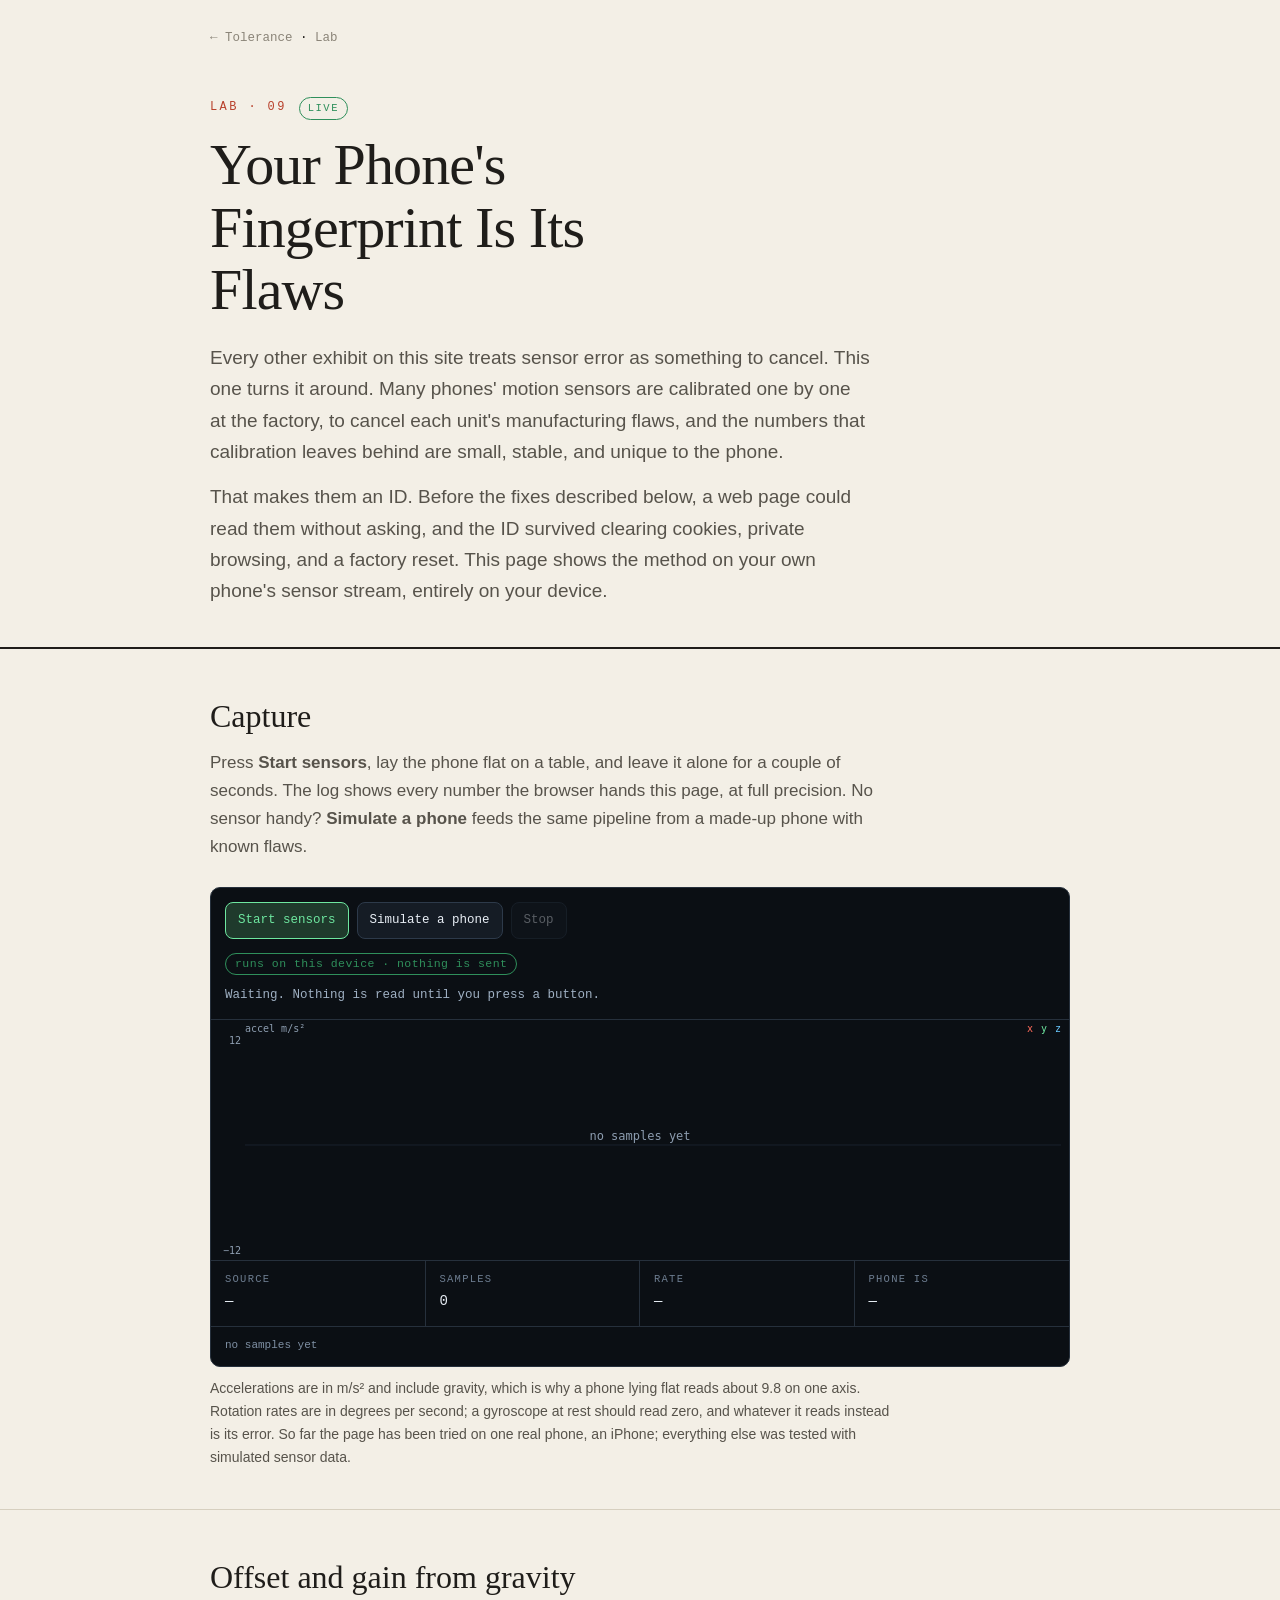
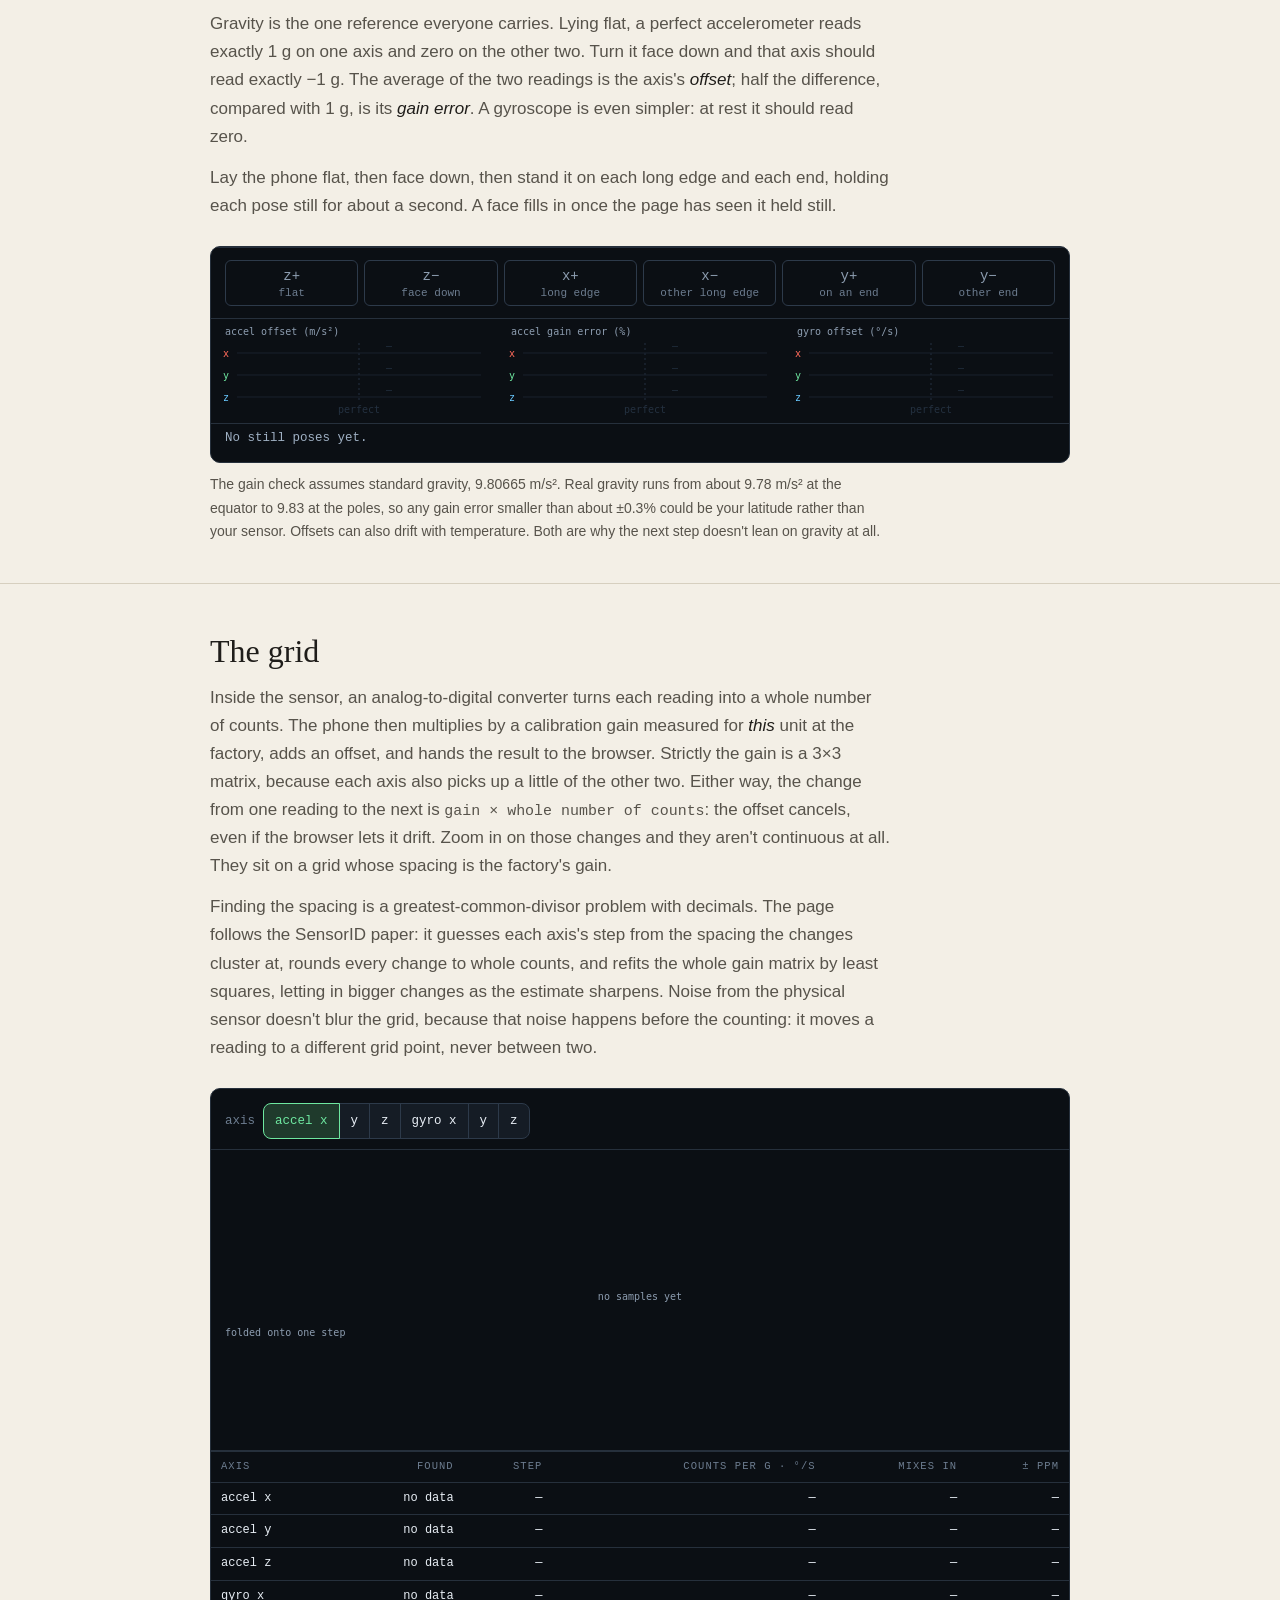
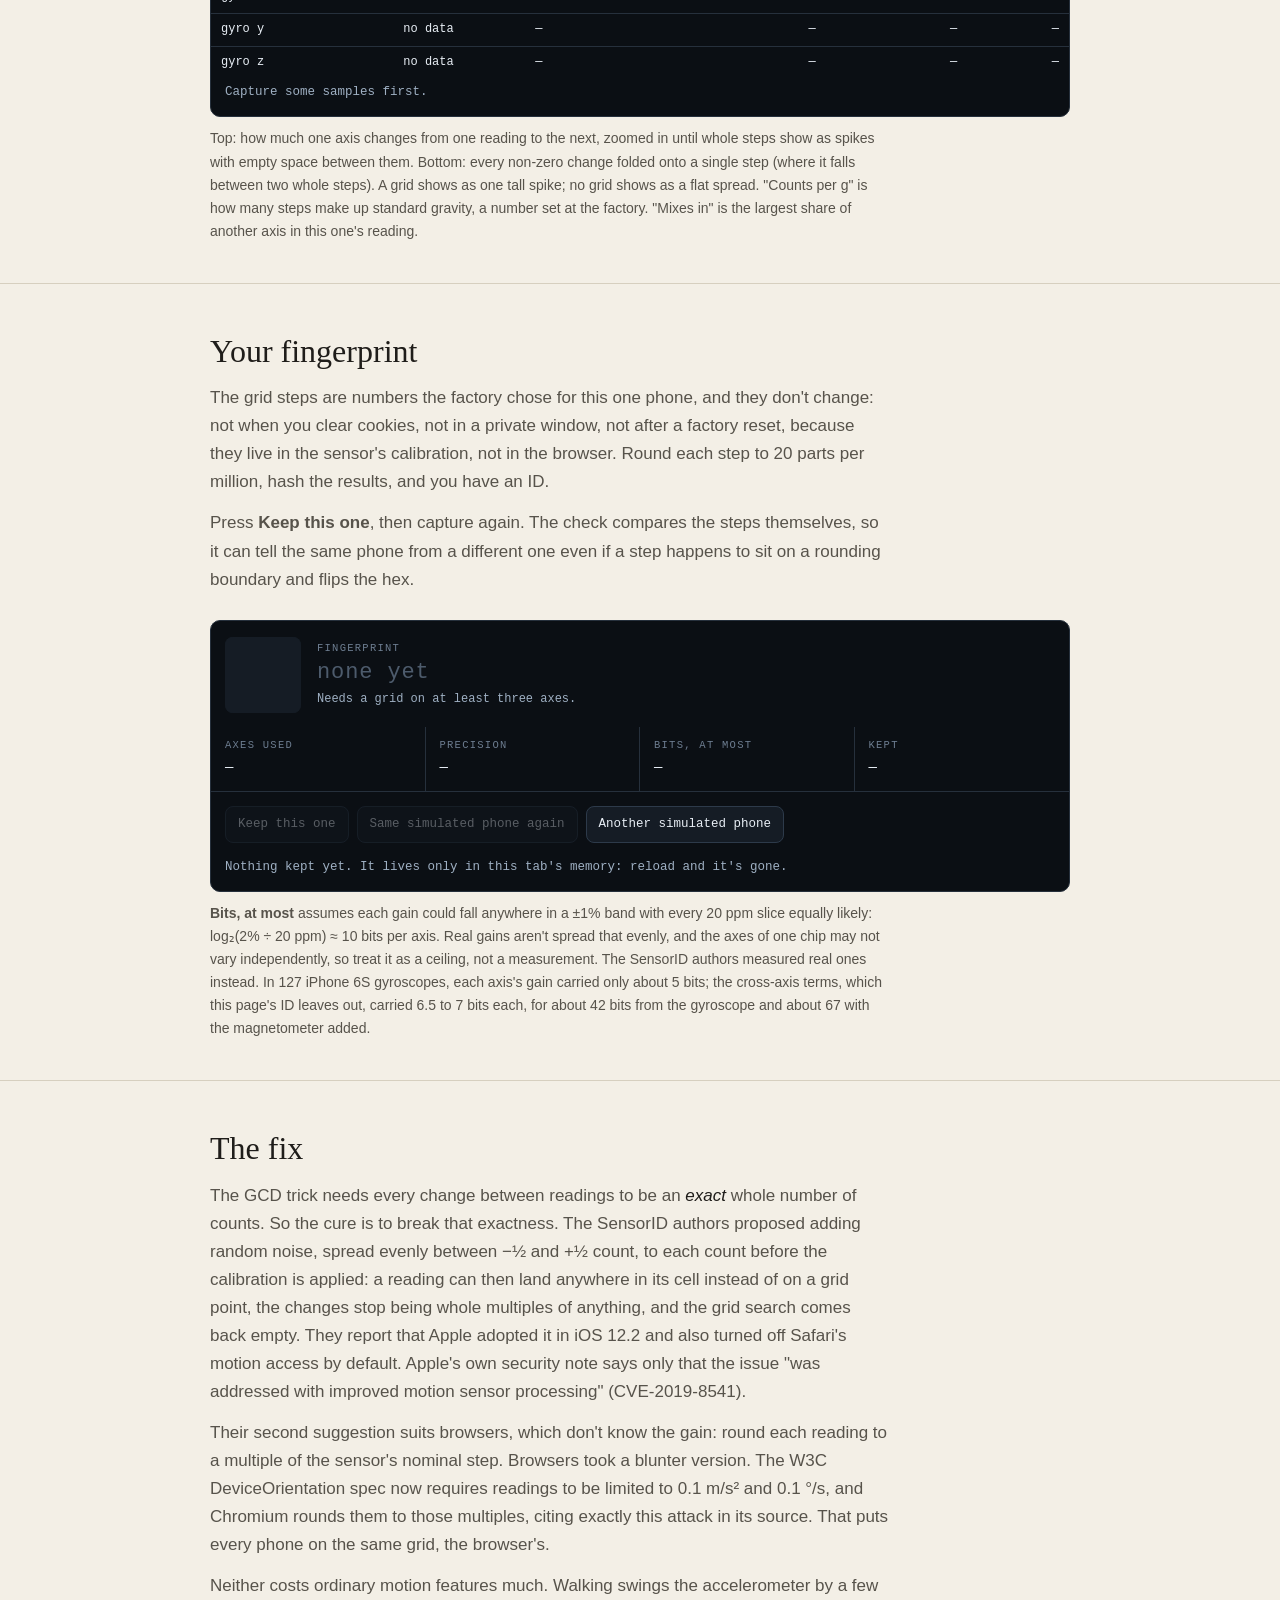
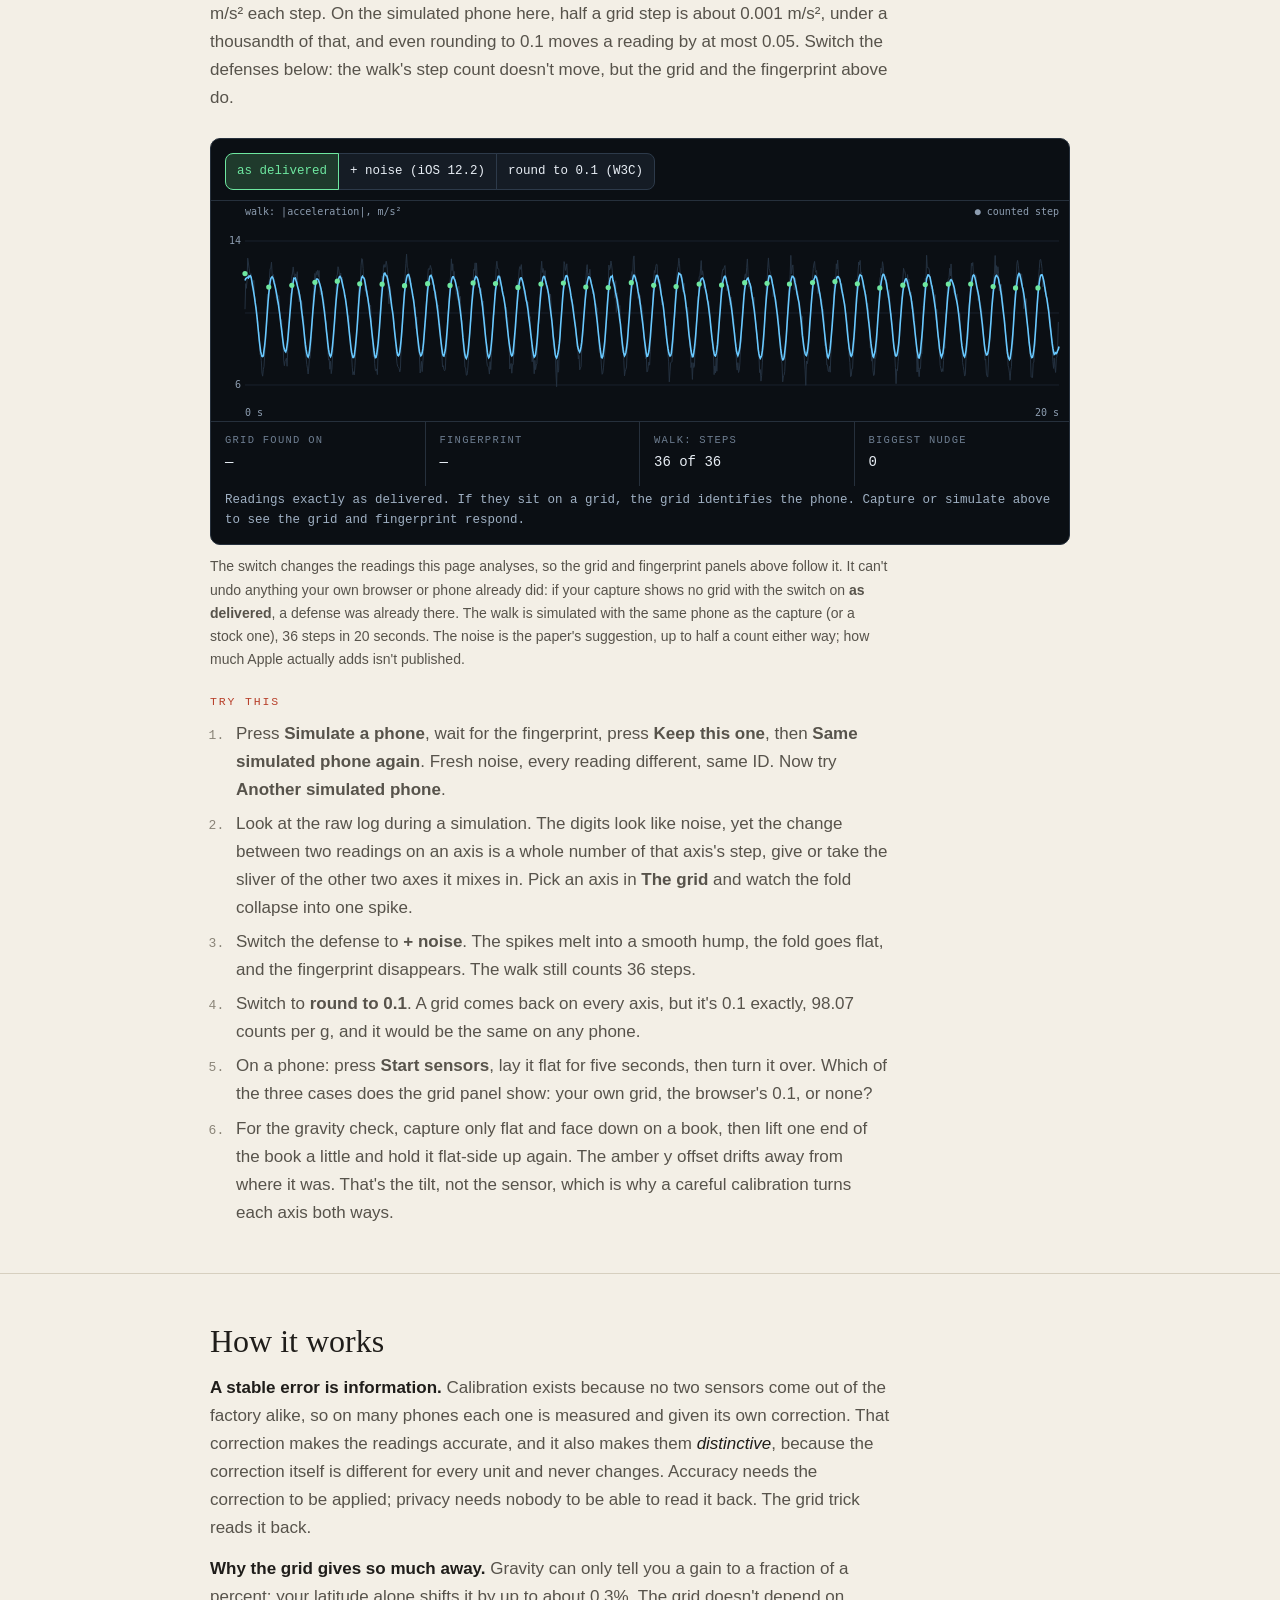
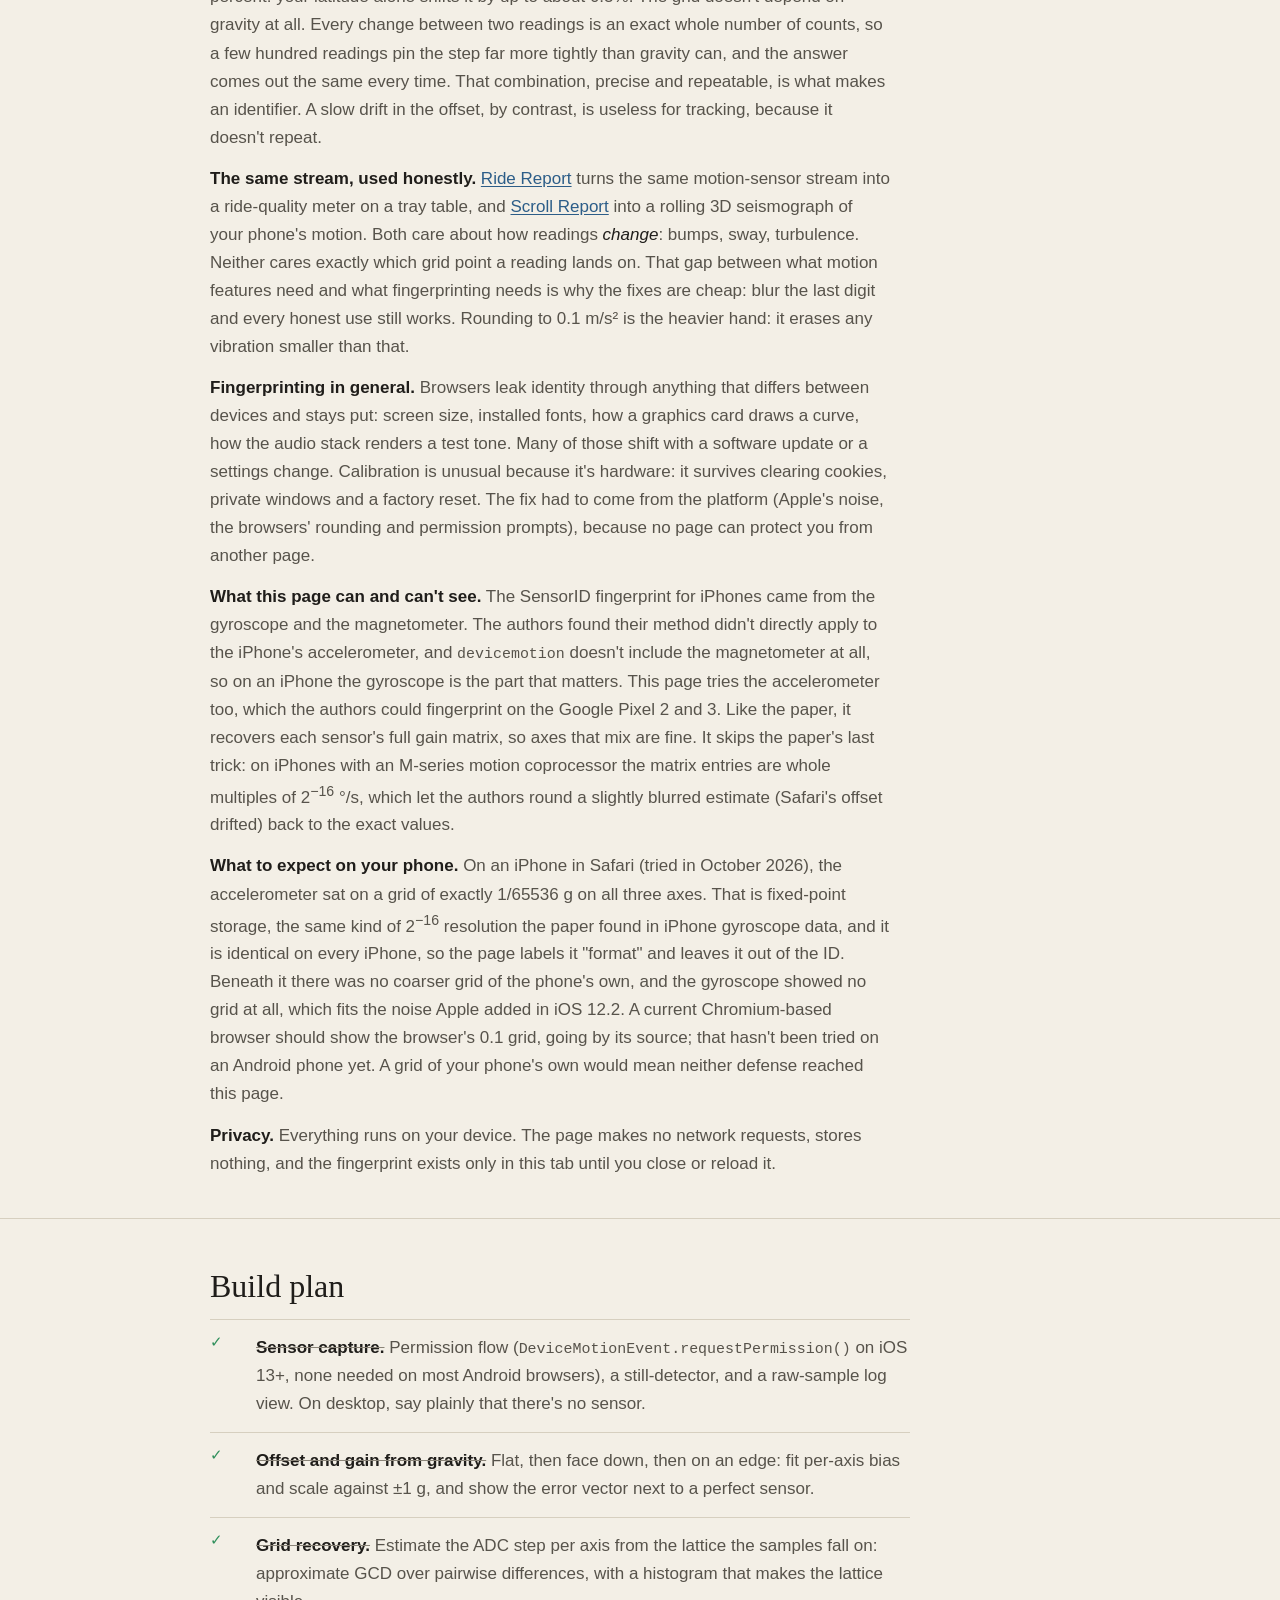
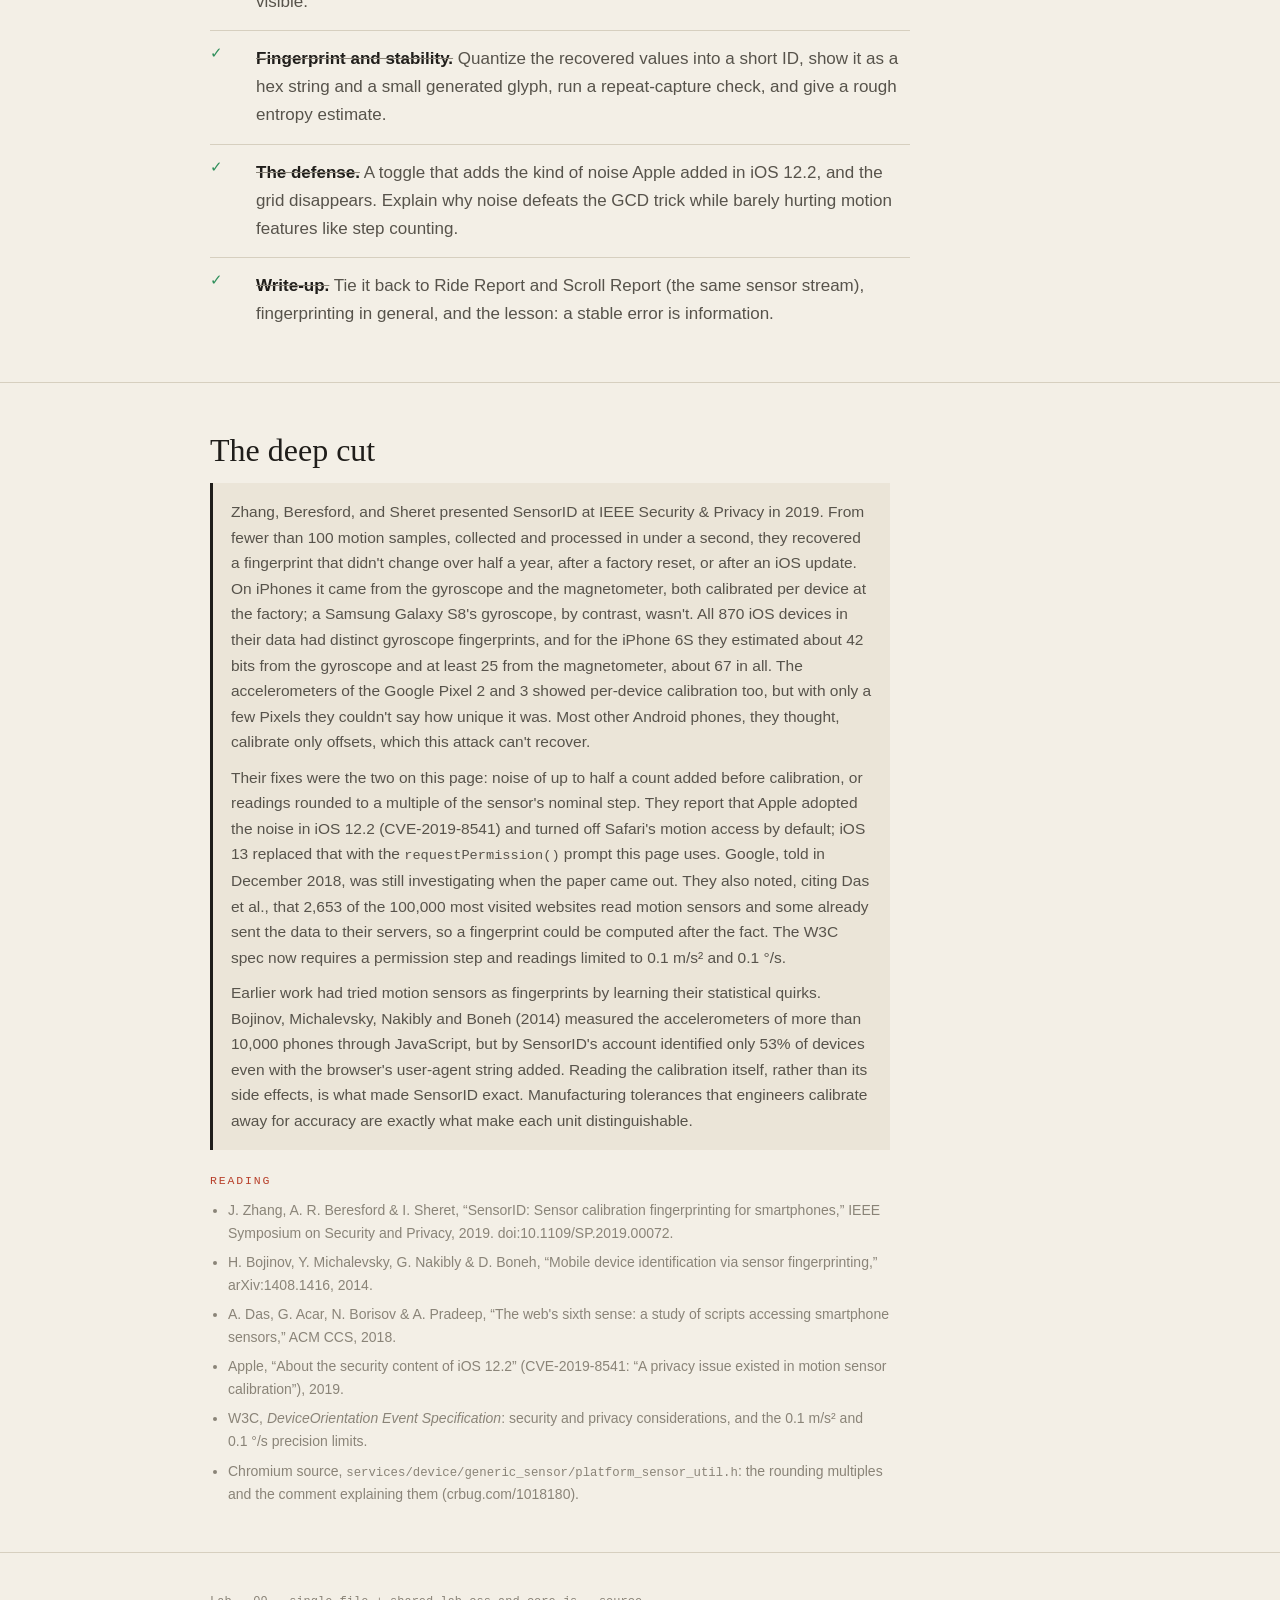
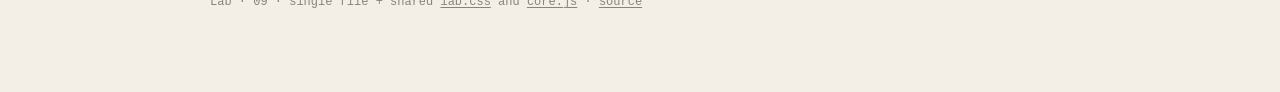
==== commit 6707ef1a: "Fingerprint: label round-unit grids (1/65536 g, 0.1) as number format, not calibration A real iPhone" ====
--- a/fingerprint/index.html
+++ b/fingerprint/index.html
@@ -108,8 +108,8 @@
     </div>
     <p class="hint">Accelerations are in m/s² and include gravity, which is why a phone lying flat reads about 9.8
     on one axis. Rotation rates are in degrees per second; a gyroscope at rest should read zero, and
-    whatever it reads instead is its error. Real phones haven't been tested with this page yet, only
-    simulated sensor data.</p>
+    whatever it reads instead is its error. So far the page has been tried on one real phone, an iPhone;
+    everything else was tested with simulated sensor data.</p>
   </div>
 </section>
 
@@ -313,10 +313,13 @@
       that mix are fine. It skips the paper's last trick: on iPhones with an M-series motion coprocessor the
       matrix entries are whole multiples of 2<sup>−16</sup>&nbsp;°/s, which let the authors round a slightly blurred
       estimate (Safari's offset drifted) back to the exact values.</p>
-      <p><strong>What to expect on your phone.</strong> If the sources below are right, a current Chromium-based
-      browser should show the browser's 0.1 grid, and an iPhone on iOS 12.2 or later shouldn't show a grid of its own. A grid of your
-      phone's own would mean neither defense reached this page. None of this has been tried on a real phone yet:
-      every number on this page so far comes from simulated sensors.</p>
+      <p><strong>What to expect on your phone.</strong> On an iPhone in Safari (tried in October 2026), the
+      accelerometer sat on a grid of exactly 1/65536&nbsp;g on all three axes. That is fixed-point storage, the same
+      kind of 2<sup>−16</sup> resolution the paper found in iPhone gyroscope data, and it is identical on every
+      iPhone, so the page labels it "format" and leaves it out of the ID. Beneath it there was no coarser grid of
+      the phone's own, and the gyroscope showed no grid at all, which fits the noise Apple added in iOS 12.2.
+      A current Chromium-based browser should show the browser's 0.1 grid, going by its source; that hasn't been
+      tried on an Android phone yet. A grid of your phone's own would mean neither defense reached this page.</p>
       <p><strong>Privacy.</strong> Everything runs on your device. The page makes no network requests, stores
       nothing, and the fingerprint exists only in this tab until you close or reload it.</p>
     </div>
@@ -577,8 +580,18 @@
     }
     return { G, sd };
   }
-  // one three-axis sensor: S is a time-ordered list of [x, y, z]
-  function gridSensor(S) {
+  /* A step of exactly 0.1 (a browser rounding, as the W3C spec asks), or exactly 1/2^k of a unit (fixed-point
+     storage: an iPhone tested in Safari reported its accelerometer in steps of 1/65536 g), is how the numbers
+     are stored or rounded, not a calibration. Returns a label for such a step, or null. */
+  function formatGrid(step, kind) {
+    const near = (x, y) => Math.abs(x / y - 1) < 1e-6;
+    for (let d = 1; d <= 6; d++) if (near(step, 10 ** -d)) return String(+(10 ** -d).toFixed(d));
+    const bases = kind === 'acc' ? [[G0, 'g'], [1, 'm/s²']] : [[1, '°/s'], [180 / Math.PI, 'rad/s']];
+    for (const [b, u] of bases) for (let k = 0; k <= 40; k++) if (near(step, b * 2 ** -k)) return `1/${2 ** k} ${u}`;
+    return null;
+  }
+  // one three-axis sensor: S is a time-ordered list of [x, y, z]; kind is 'acc' or 'gyro'
+  function gridSensor(S, kind = 'acc') {
     const out = { ok: false, G: null };
     const levels = [0, 1, 2].map(i => new Set(S.map(s => s[i])).size);
     const floor = Math.max(...S.flat().map(ulp32), 0);
@@ -630,16 +643,16 @@
       if (!valid) return per(i, { reason: 'nogrid' });
       if (nontriv[i] < NMIN || !R.A.some(a => a[i] !== 0) || step < 64 * floor) return per(i, { reason: 'few' });
       const mix = [0, 1, 2].filter(j => j !== i).map(j => G[i][j] / step);
-      // a browser that rounds to 0.1 (m/s² or °/s) puts every phone on the same grid: 0.1, no mixing
-      const rounded = Math.abs(step / 0.1 - Math.round(step / 0.1)) < 1e-6 && mix.every(m => Math.abs(m) < 1e-9);
-      return { ok: true, step, sd: sd[i], mix, rounded, distinct: levels[i] };
+      // a grid that is a round number of units is the number format, not the factory: the same on every phone
+      const format = mix.every(m => Math.abs(m) < 1e-6) ? formatGrid(step, kind) : null;
+      return { ok: true, step, sd: sd[i], mix, rounded: !!format, format, distinct: levels[i] };
     });
     return out;
   }
   // all six axes from a capture: accel triple and gyro triple, each from samples where all three are present
   function gridAll(S) {
-    const acc = gridSensor(S.filter(s => s[0] != null && s[1] != null && s[2] != null).map(s => [s[0], s[1], s[2]]));
-    const gy = gridSensor(S.filter(s => s[3] != null && s[4] != null && s[5] != null).map(s => [s[3], s[4], s[5]]));
+    const acc = gridSensor(S.filter(s => s[0] != null && s[1] != null && s[2] != null).map(s => [s[0], s[1], s[2]]), 'acc');
+    const gy = gridSensor(S.filter(s => s[3] != null && s[4] != null && s[5] != null).map(s => [s[3], s[4], s[5]]), 'gyro');
     const none = { ok: false, step: null, distinct: 0 };
     return [...acc.axes, ...(S.some(s => s[3] != null) ? gy.axes : [none, none, none])].map((g, i) => ({ ...g, sensor: i < 3 ? acc : gy }));
   }
@@ -709,7 +722,7 @@
     return { marks, mag: m, smooth: sm, mean };
   }
 
-  return { G0, NOMINAL, defend, walk, countSteps, WALK_HZ, WALK_S, WALK_RATE, FP_BIN, FP_SPREAD, fnv64, fingerprint, compareFP, gridAll, gridSensor, GAMMA, AXN, poseKey, POSE_MIN, gravityFit, rng, gaussR, makePhone, phoneSample, FACES, script, isStill, STILL_WIN };
+  return { G0, NOMINAL, defend, walk, countSteps, WALK_HZ, WALK_S, WALK_RATE, FP_BIN, FP_SPREAD, fnv64, fingerprint, compareFP, gridAll, gridSensor, formatGrid, GAMMA, AXN, poseKey, POSE_MIN, gravityFit, rng, gaussR, makePhone, phoneSample, FACES, script, isStill, STILL_WIN };
 })();
 
 /* ================================================================
@@ -988,7 +1001,7 @@
     if (!g.distinct) { st = 'no data'; cls = ''; }
     else if (g.reason === 'few') { st = 'need more'; cls = 'fog'; }
     else if (!g.ok) { st = 'no grid'; cls = 'bad'; }
-    else if (g.rounded) { st = 'browser 0.1'; cls = 'fog'; }
+    else if (g.rounded) { st = g.format === '0.1' ? 'browser 0.1' : 'format'; cls = 'fog'; }
     else { st = 'grid'; cls = 'ok'; }
     const ppm = g.ok ? g.sd / g.step * 1e6 : null;
     const per = g.ok ? (i < 3 ? (FP.G0 / g.step).toFixed(2) : (1 / g.step).toFixed(3)) : '—';
@@ -1005,7 +1018,13 @@
   else {
     if (DEFENSE !== 'none') msg.push(`<span class="warn">Defense on (${DEFENSE === 'noise' ? 'noise' : 'rounding to 0.1'}): see below.</span>`);
     if (found) msg.push(`<span class="ok">Grid found on ${found} of ${have} axes.</span> Those steps are this phone's calibration gains.`);
-    if (rounded) msg.push(`<span class="warn">${rounded} ax${rounded > 1 ? 'es sit' : 'is sits'} on a grid of exactly 0.1.</span> That's the browser rounding every reading, the same grid for every phone, so it identifies nothing.`);
+    const fmts = [...new Set(GRID.filter(g => g.ok && g.rounded).map(g => g.format))];
+    for (const f of fmts) {
+      const n = GRID.filter(g => g.ok && g.format === f).length;
+      msg.push(`<span class="warn">${n} ax${n > 1 ? 'es sit' : 'is sits'} on a grid of exactly ${f}.</span> ` +
+        (f === '0.1' ? "That's the browser rounding every reading, the same grid for every phone, so it identifies nothing."
+                     : "A step that round is how the numbers are stored, not a factory calibration: every phone of this kind shows the same one, so it identifies nothing."));
+    }
     if (nogrid) msg.push(`<span class="bad">${nogrid} ax${nogrid > 1 ? 'es show' : 'is shows'} no grid.</span> The changes between readings aren't whole steps, which is what noise added before the calibration looks like.`);
     if (GRID.some(g => g.reason === 'few')) msg.push('Some axes have too few changing readings yet; let the phone sit a little longer, or move it.');
   }
@@ -1077,7 +1096,10 @@
     sub.textContent = `from the grid steps of ${F.axes.map(i => AXIS_NAME[i]).join(', ')}`;
   } else {
     hex.textContent = 'none yet'; hex.className = 'hex wait';
-    sub.textContent = F.axes.length < 3 ? 'Needs a grid on at least three axes.'
+    const decided = GRID.filter(g => g.ok || g.reason === 'nogrid').length;
+    sub.textContent = F.axes.length < 3 && decided >= 3 && !F.axes.length
+      ? "No grid of this phone's own on any axis, so there's nothing to fingerprint. That's the fix working."
+      : F.axes.length < 3 ? 'Needs a grid on at least three axes.'
       : `Steps known to ${(F.worst * 1e6).toPrecision(2)} ppm; needs ${FP.FP_BIN / 8 * 1e6} ppm. Turn the phone over to sharpen them.`;
   }
   $('#fp-keep').disabled = !F.ready;
@@ -1136,7 +1158,8 @@
   if (key !== walkKey) { walkKey = key; WALK = walkFor(DEFENSE); }
   const found = GRID.filter(g => g.ok && !g.rounded).length, have = GRID.filter(g => g.distinct).length;
   const rounded = GRID.filter(g => g.ok && g.rounded).length;
-  $('#def-grid').textContent = have ? `${found} of ${have} axes` + (rounded ? ` (+${rounded} at 0.1)` : '') : '—';
+  const only01 = GRID.every(g => !(g.ok && g.rounded) || g.format === '0.1');
+  $('#def-grid').textContent = have ? `${found} of ${have} axes` + (rounded ? ` (+${rounded} ${only01 ? 'at 0.1' : 'format'})` : '') : '—';
   $('#def-grid').className = 'v' + (!have ? '' : found ? ' bad' : ' ok');
   $('#def-fp').textContent = !have ? '—' : FPRINT.ready ? fmtHex(FPRINT.hex).slice(0, 9) + '…' : 'none';
   $('#def-fp').className = 'v' + (!have ? '' : FPRINT.ready ? ' bad' : ' ok');
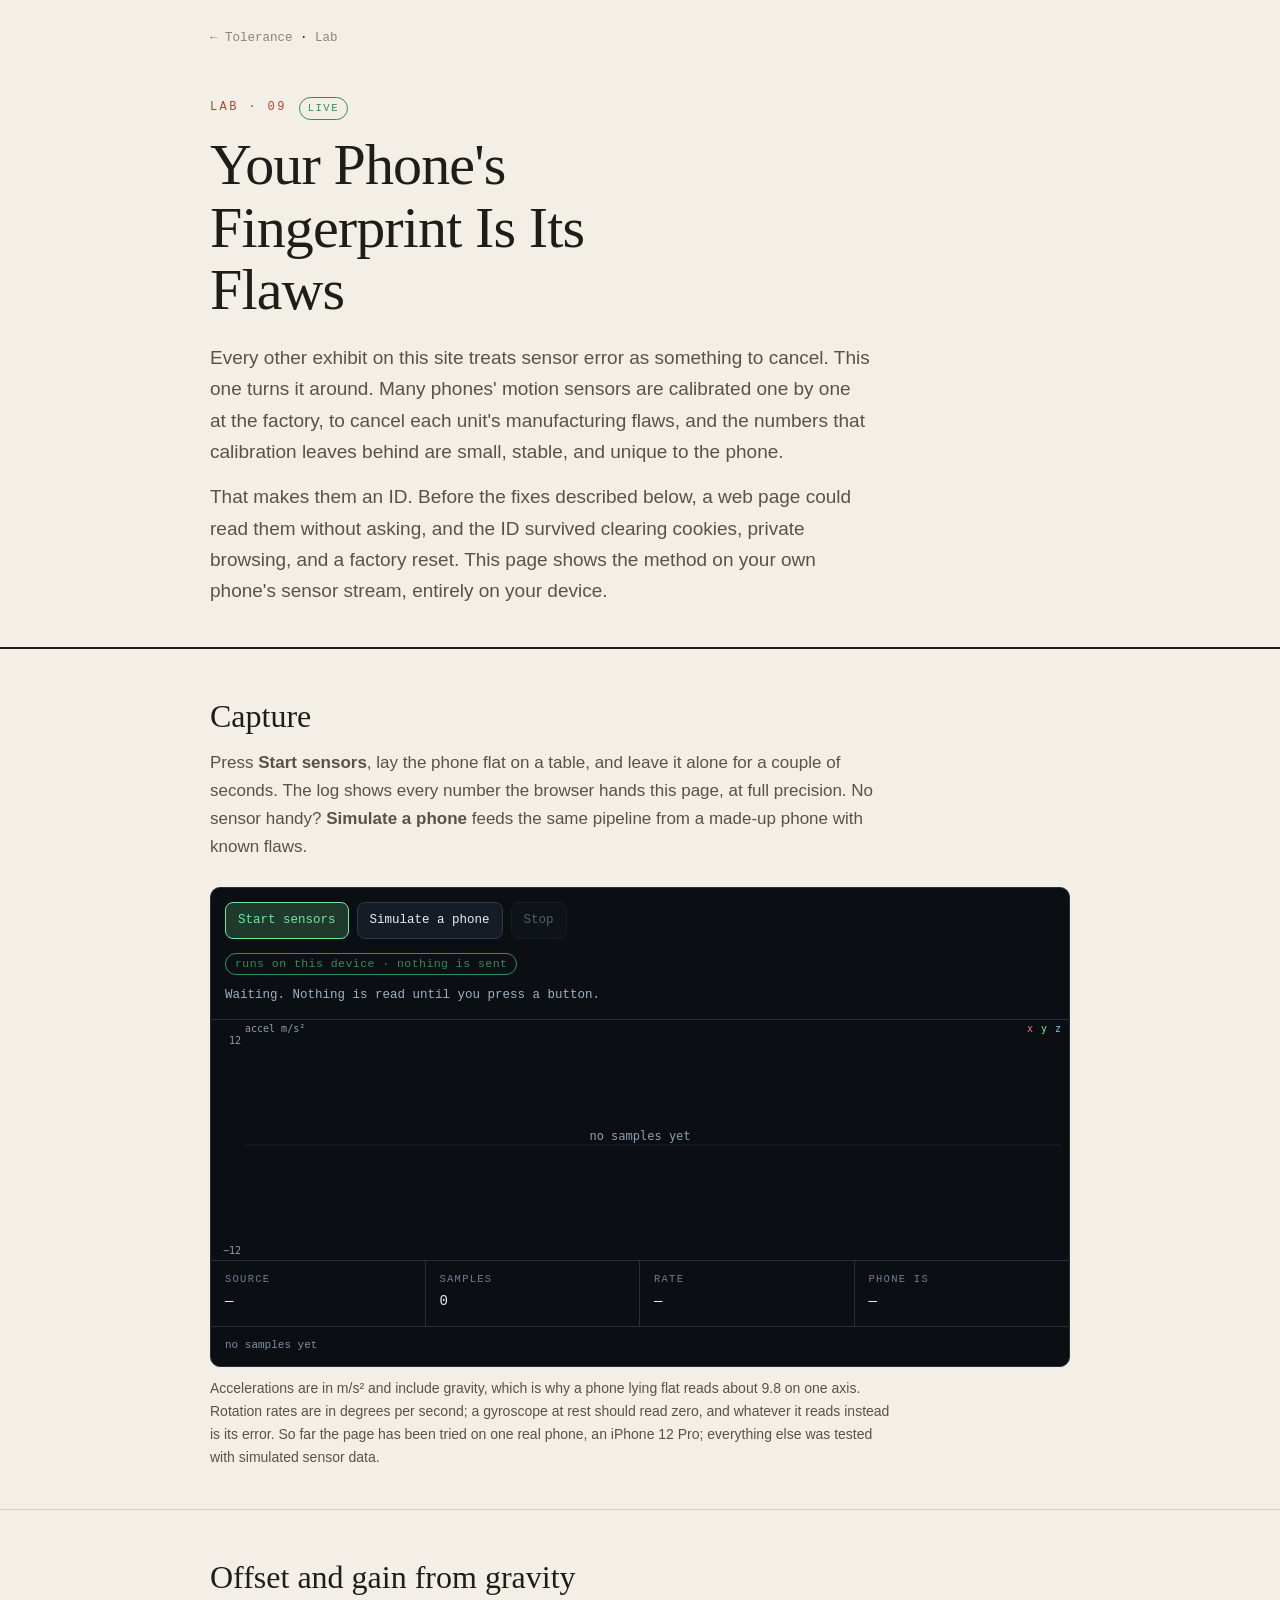
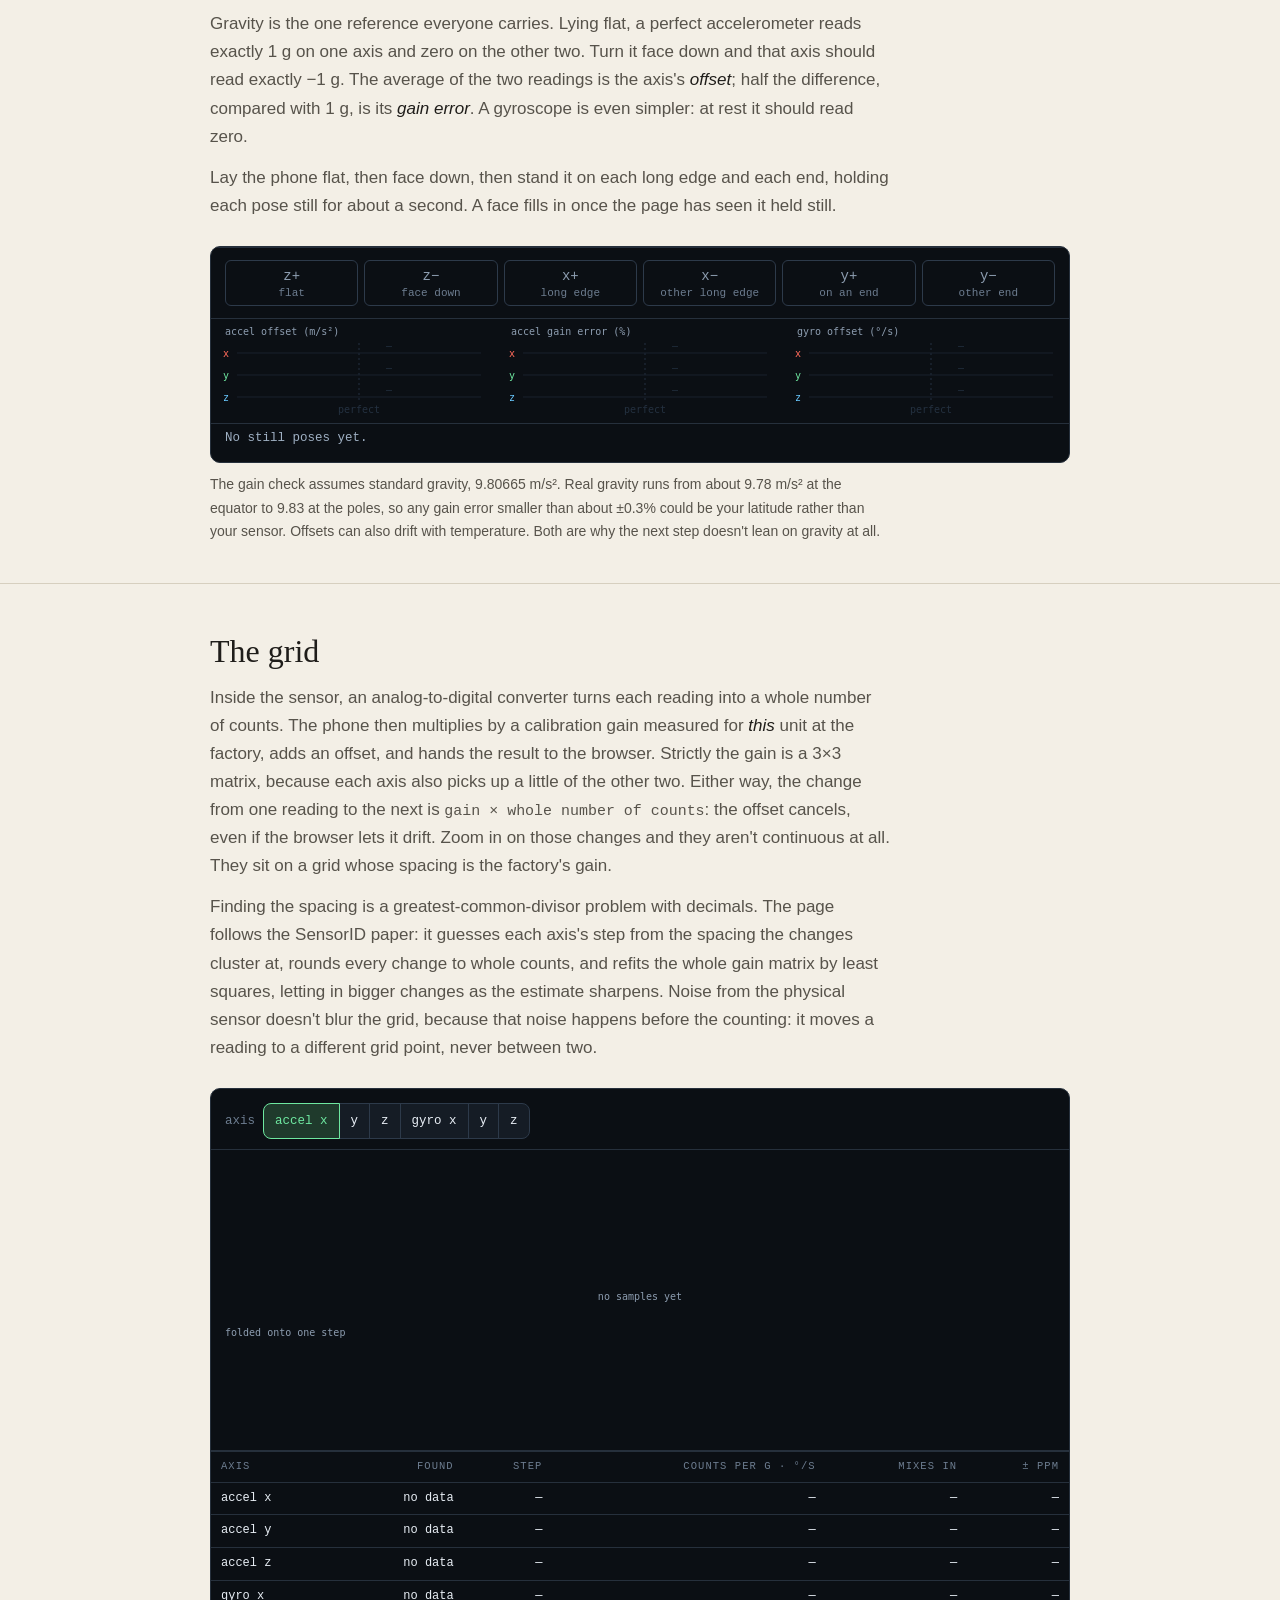
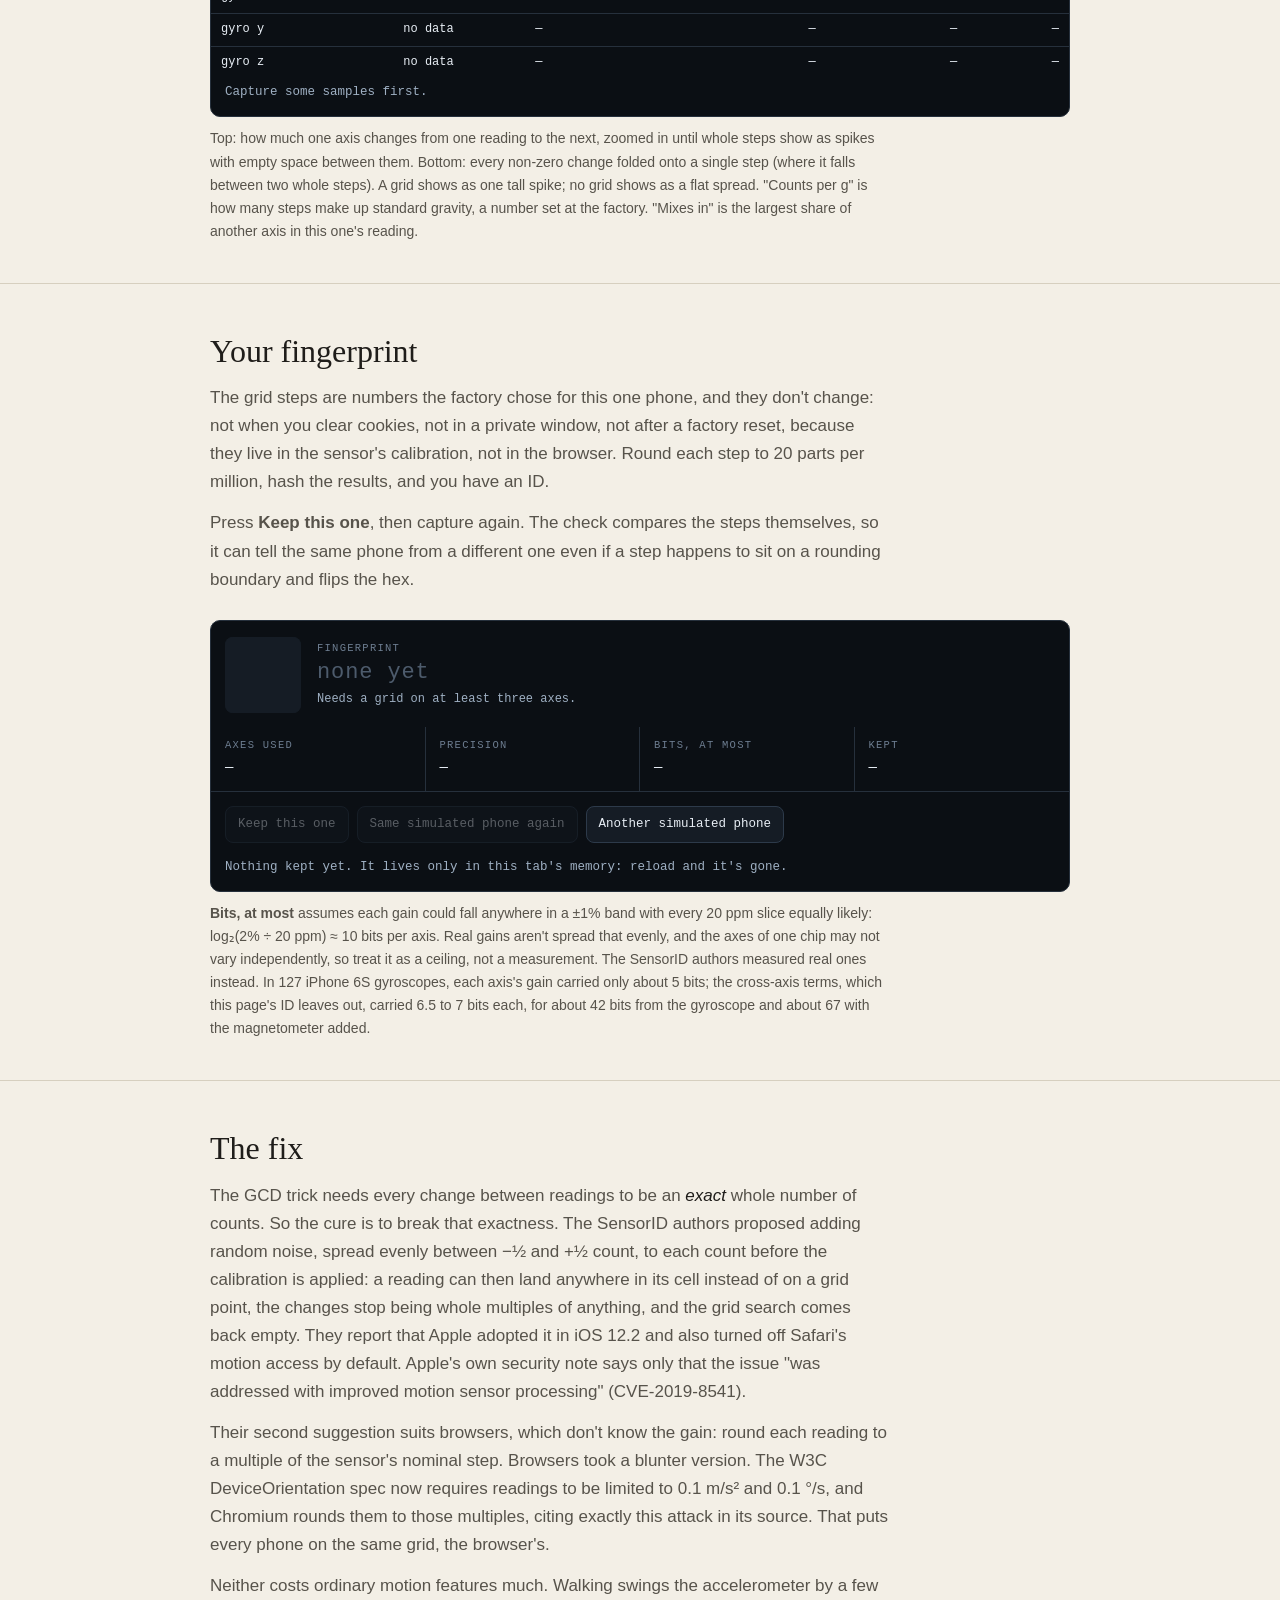
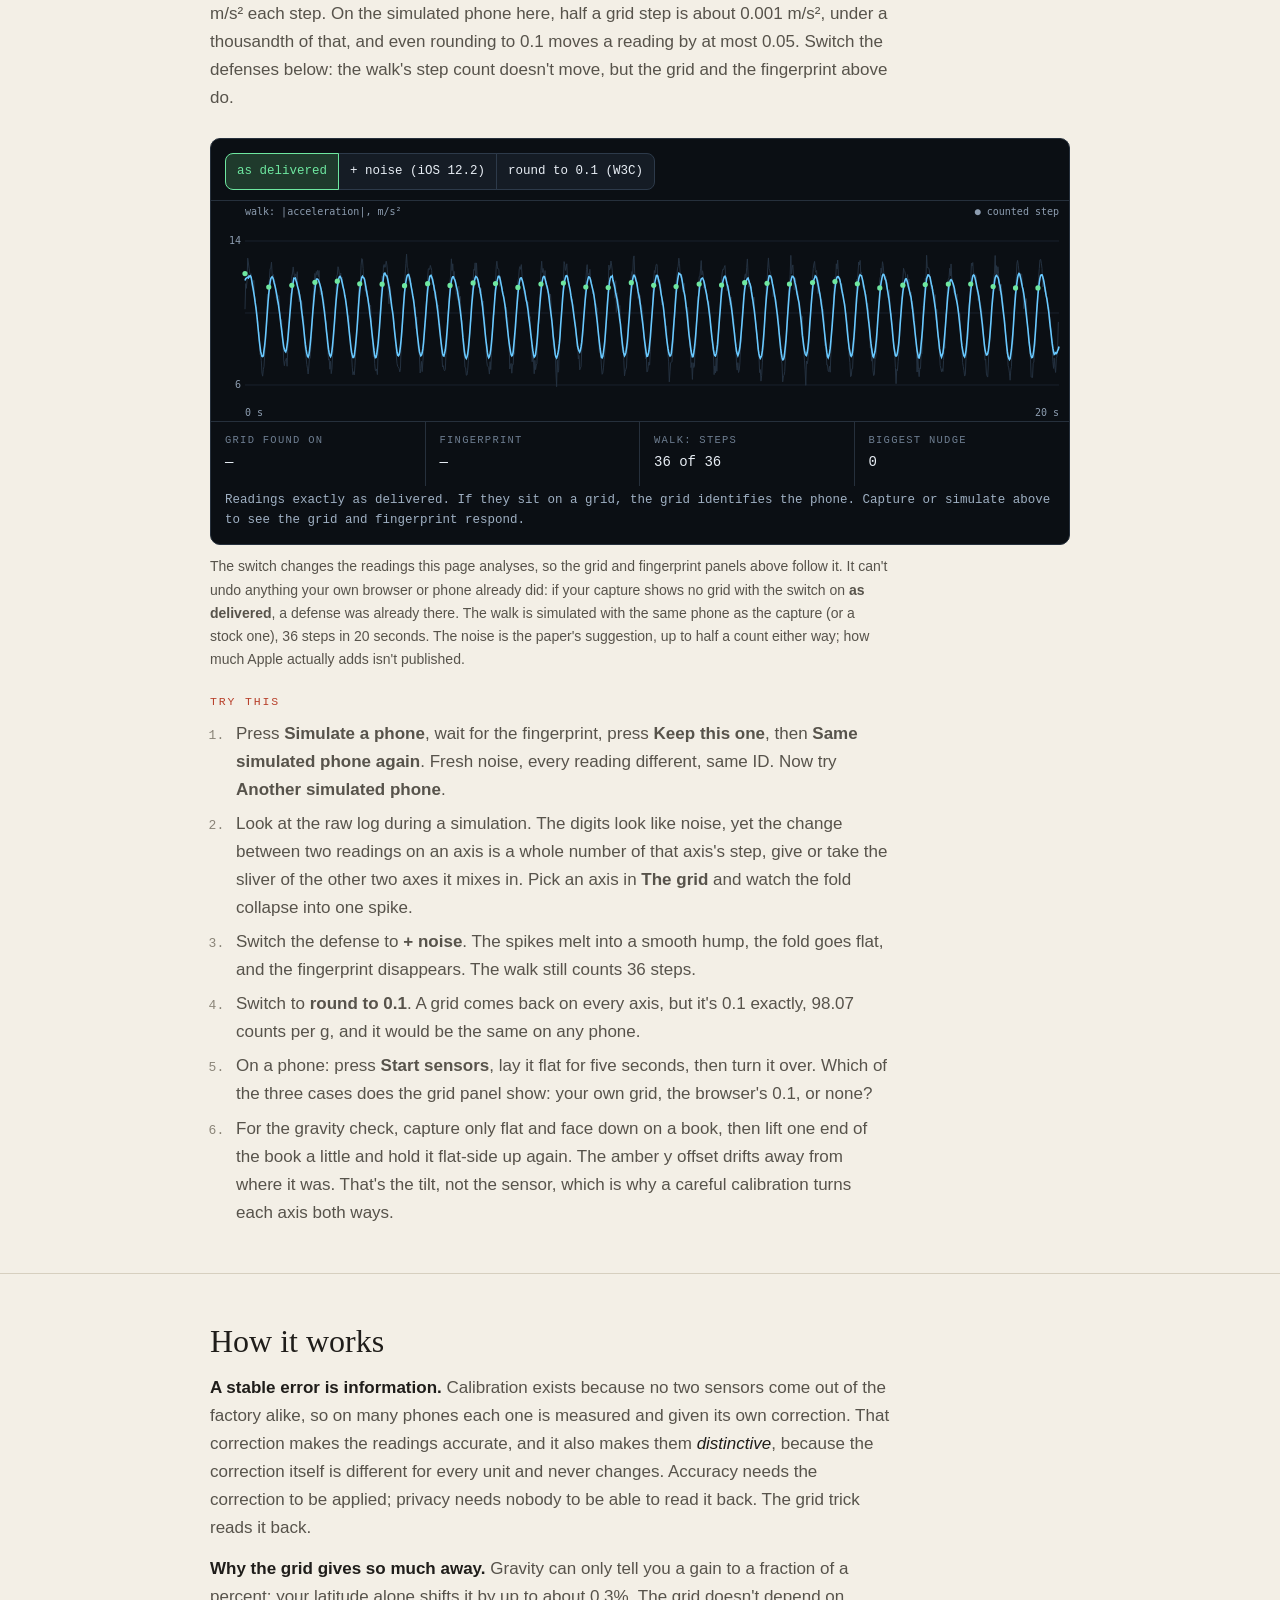
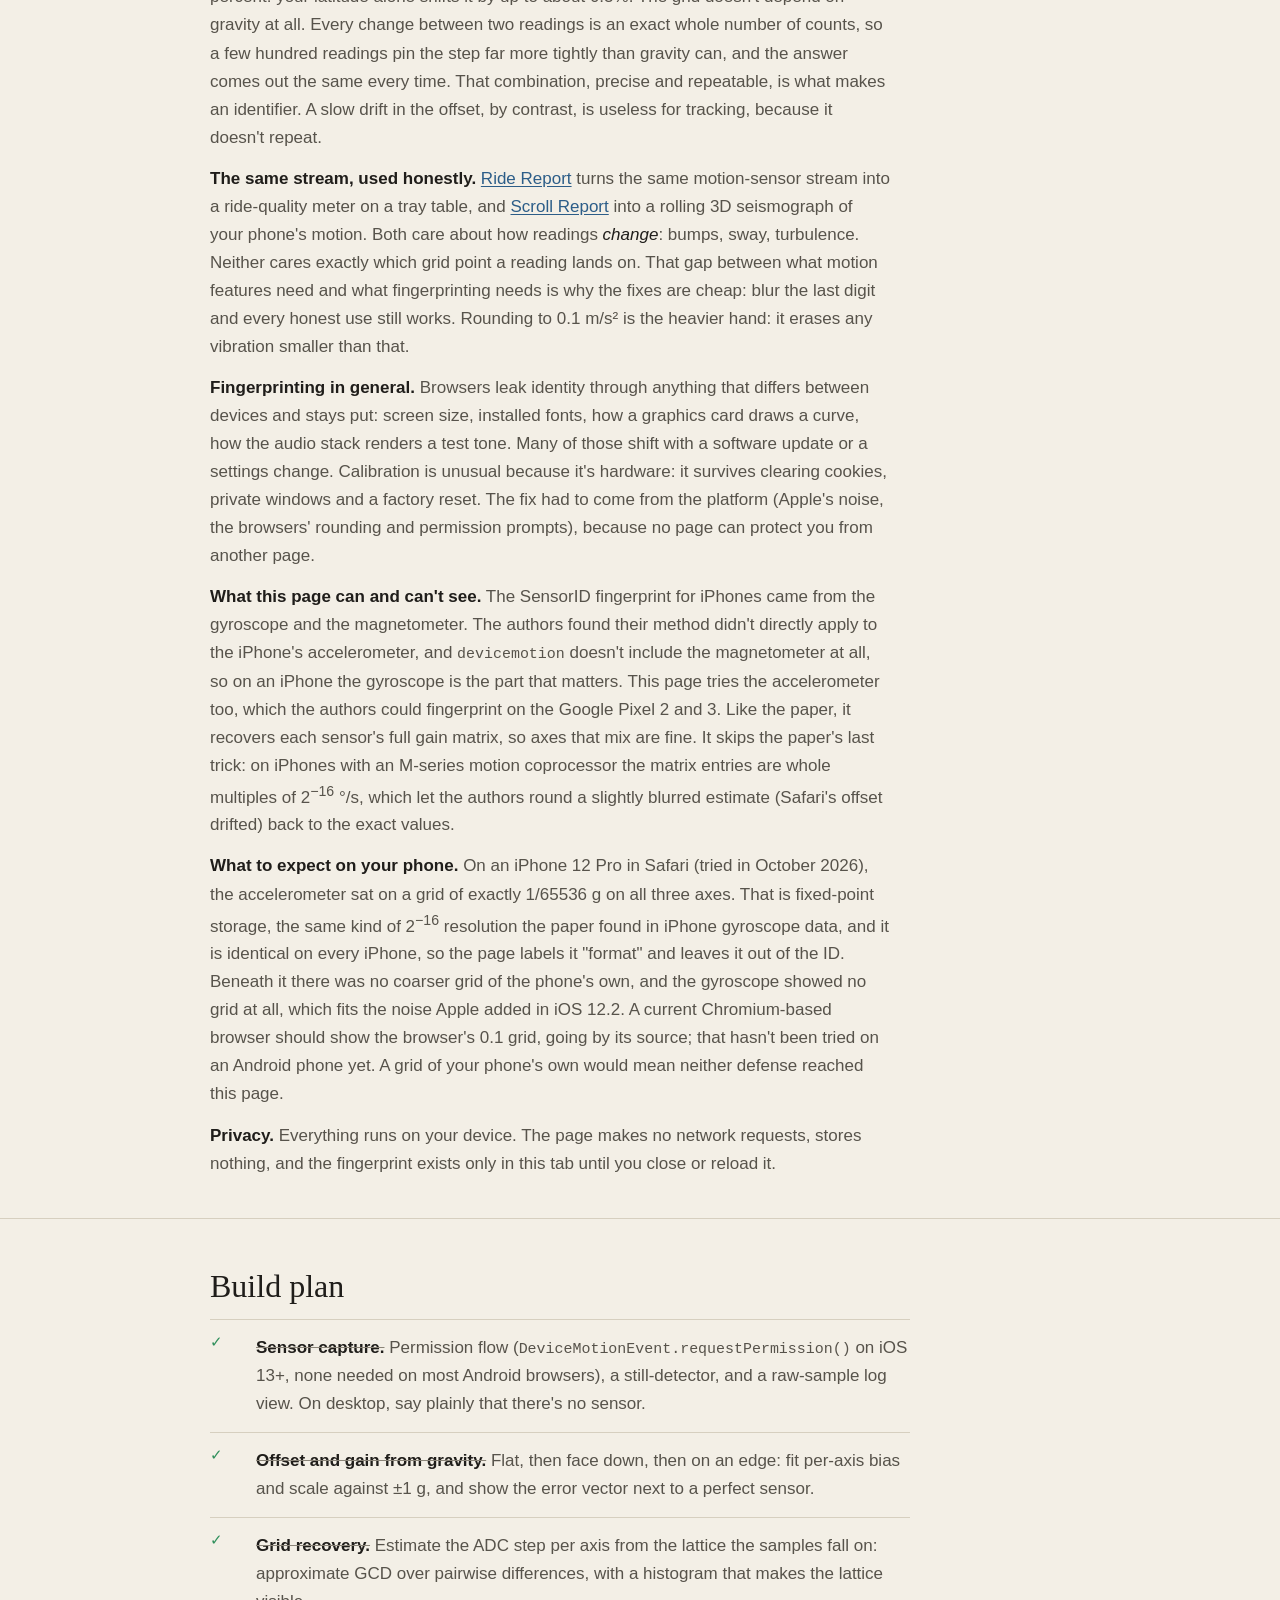
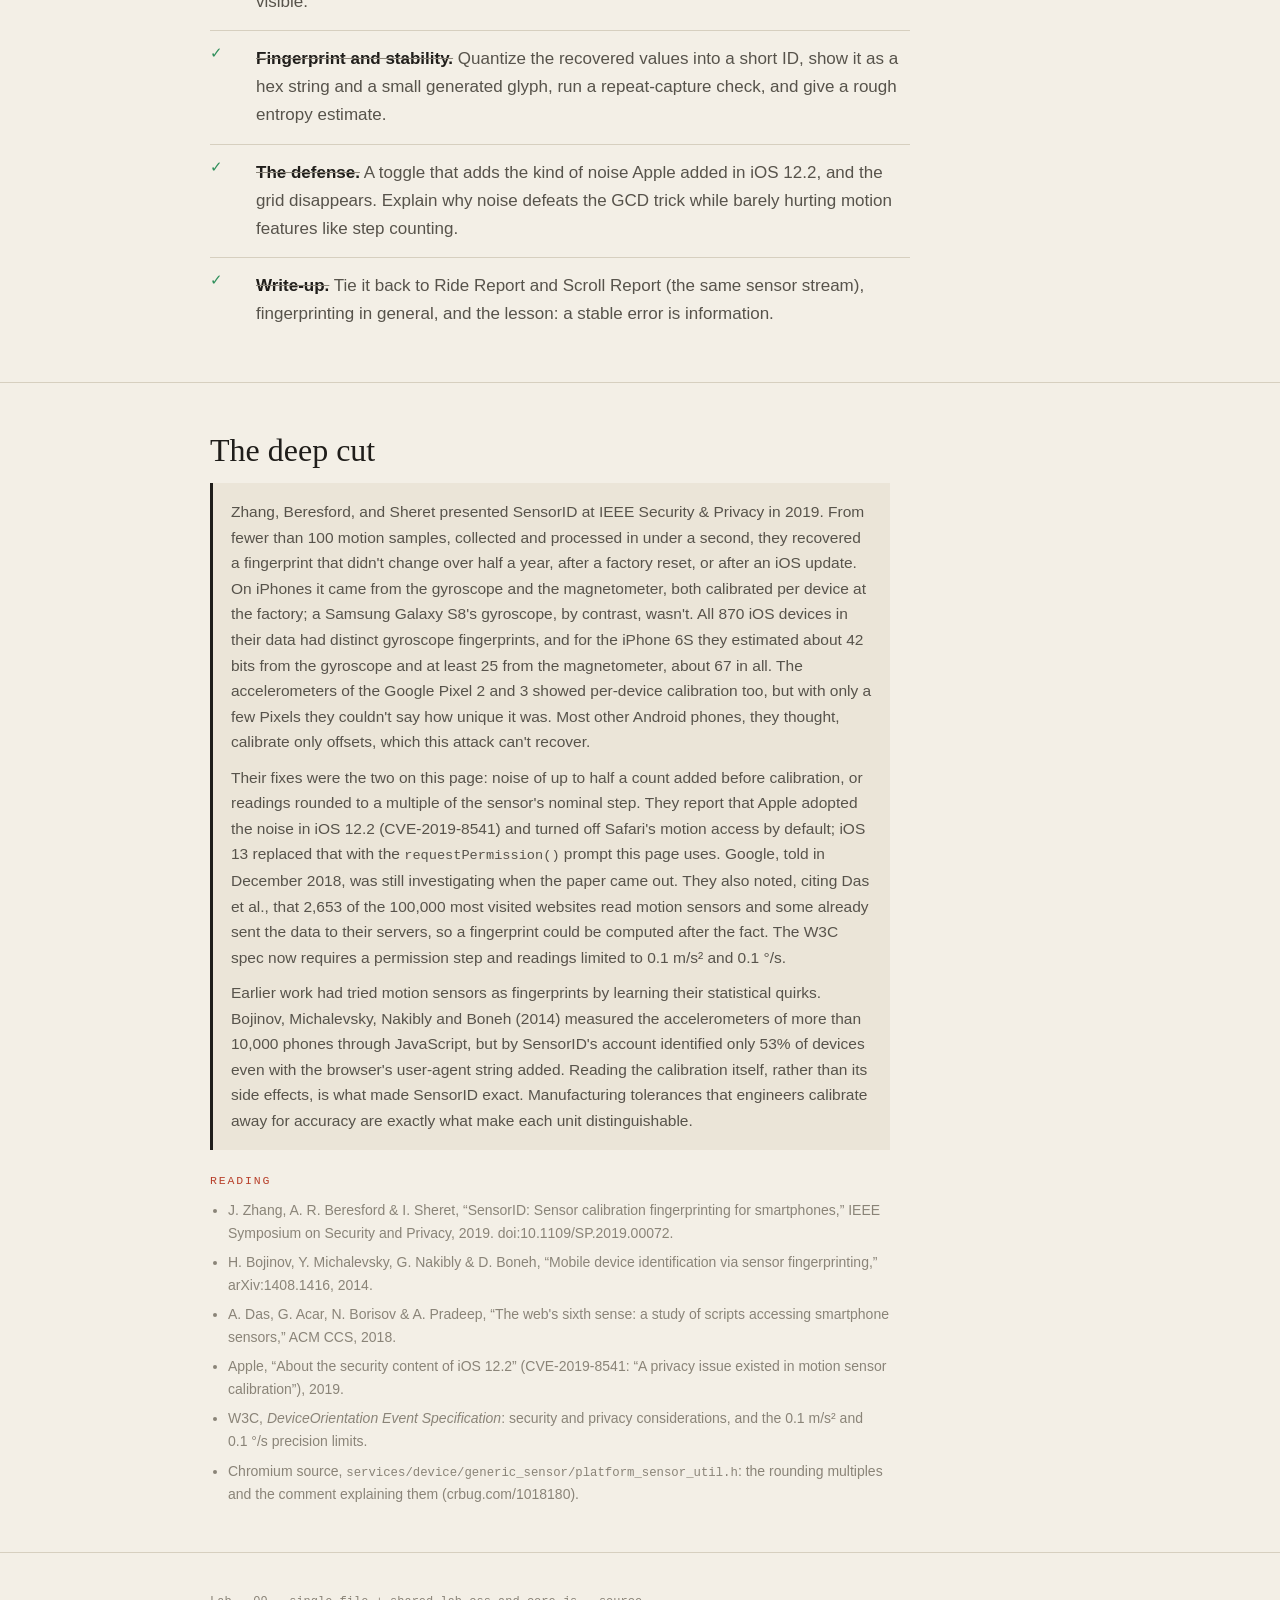
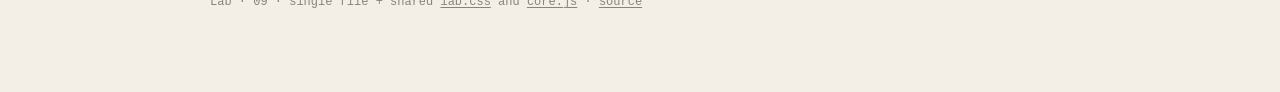
==== commit 46cf5fb3: "Fingerprint: record the tested phone as an iPhone 12 Pro Co-Authored-By: Claude Opus 5.5 <noreply@an" ====
--- a/fingerprint/index.html
+++ b/fingerprint/index.html
@@ -108,7 +108,7 @@
     </div>
     <p class="hint">Accelerations are in m/s² and include gravity, which is why a phone lying flat reads about 9.8
     on one axis. Rotation rates are in degrees per second; a gyroscope at rest should read zero, and
-    whatever it reads instead is its error. So far the page has been tried on one real phone, an iPhone;
+    whatever it reads instead is its error. So far the page has been tried on one real phone, an iPhone 12 Pro;
     everything else was tested with simulated sensor data.</p>
   </div>
 </section>
@@ -313,7 +313,7 @@
       that mix are fine. It skips the paper's last trick: on iPhones with an M-series motion coprocessor the
       matrix entries are whole multiples of 2<sup>−16</sup>&nbsp;°/s, which let the authors round a slightly blurred
       estimate (Safari's offset drifted) back to the exact values.</p>
-      <p><strong>What to expect on your phone.</strong> On an iPhone in Safari (tried in October 2026), the
+      <p><strong>What to expect on your phone.</strong> On an iPhone 12 Pro in Safari (tried in October 2026), the
       accelerometer sat on a grid of exactly 1/65536&nbsp;g on all three axes. That is fixed-point storage, the same
       kind of 2<sup>−16</sup> resolution the paper found in iPhone gyroscope data, and it is identical on every
       iPhone, so the page labels it "format" and leaves it out of the ID. Beneath it there was no coarser grid of
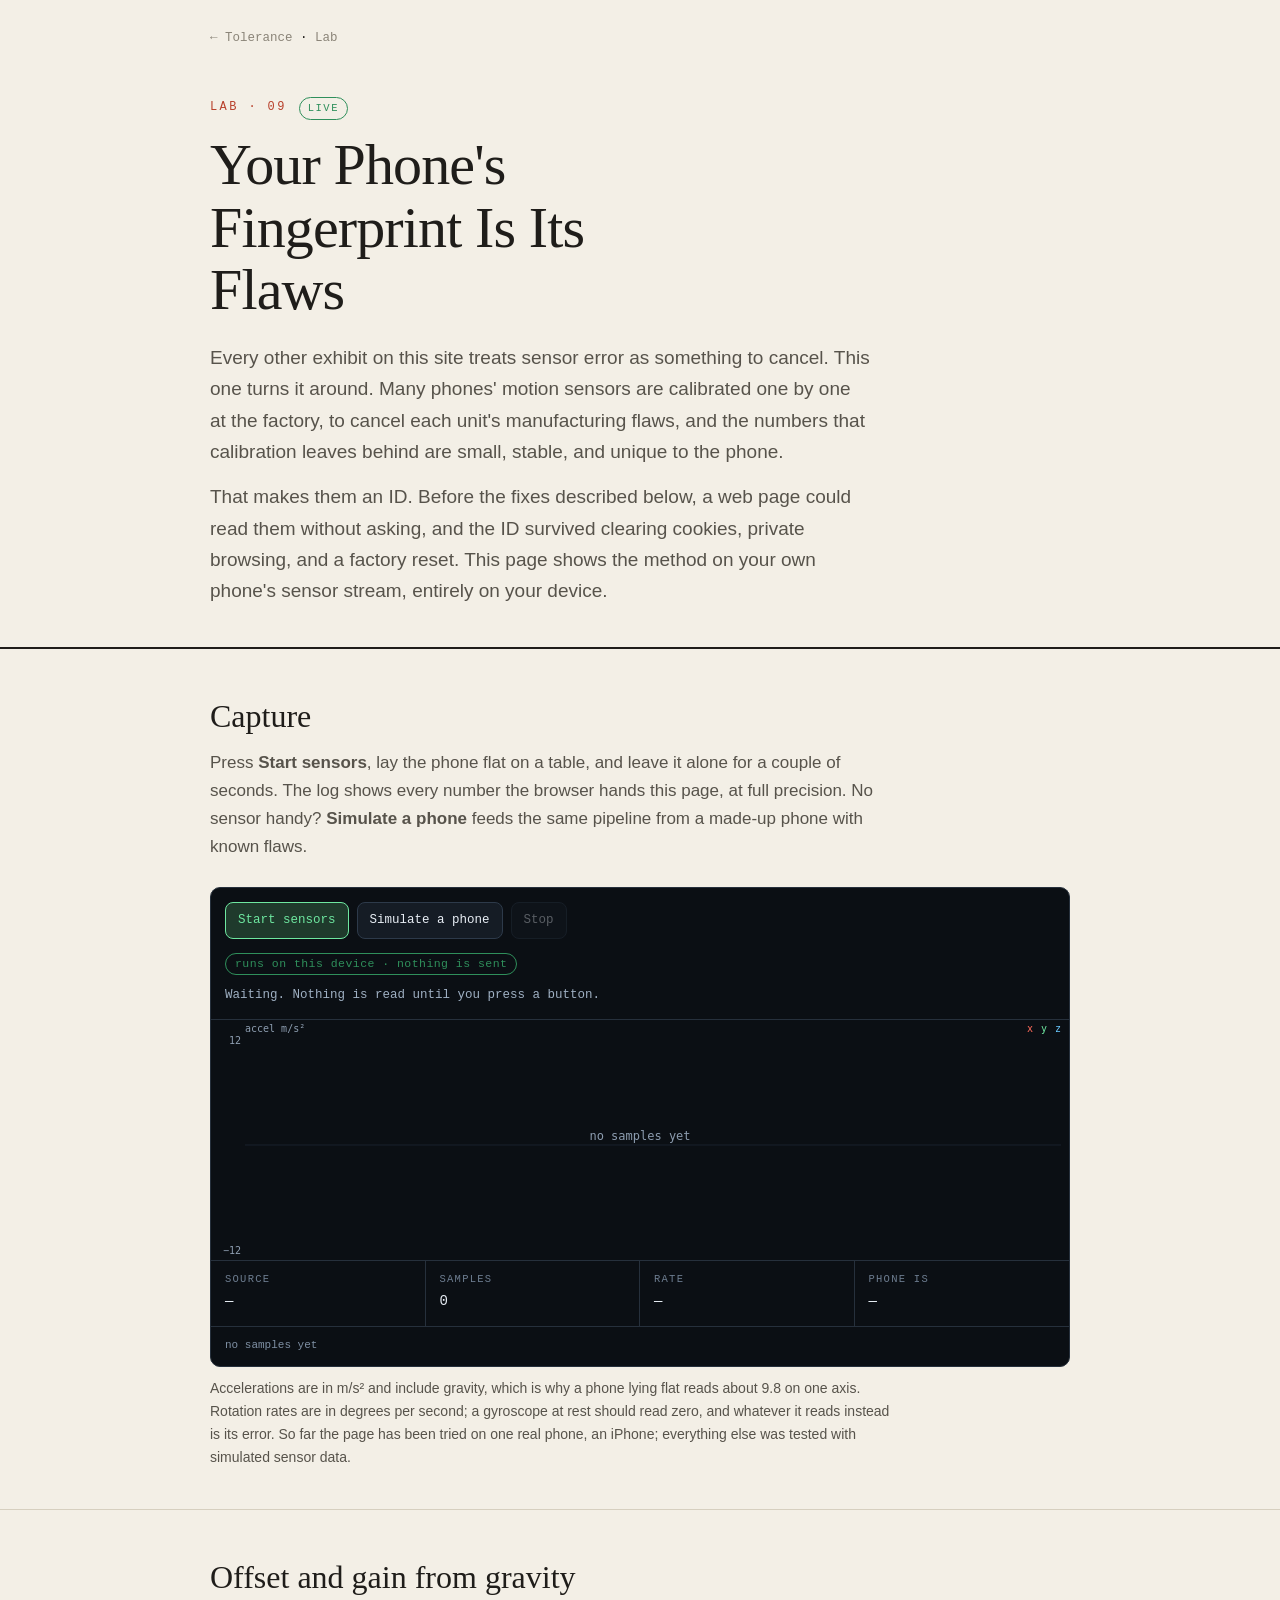
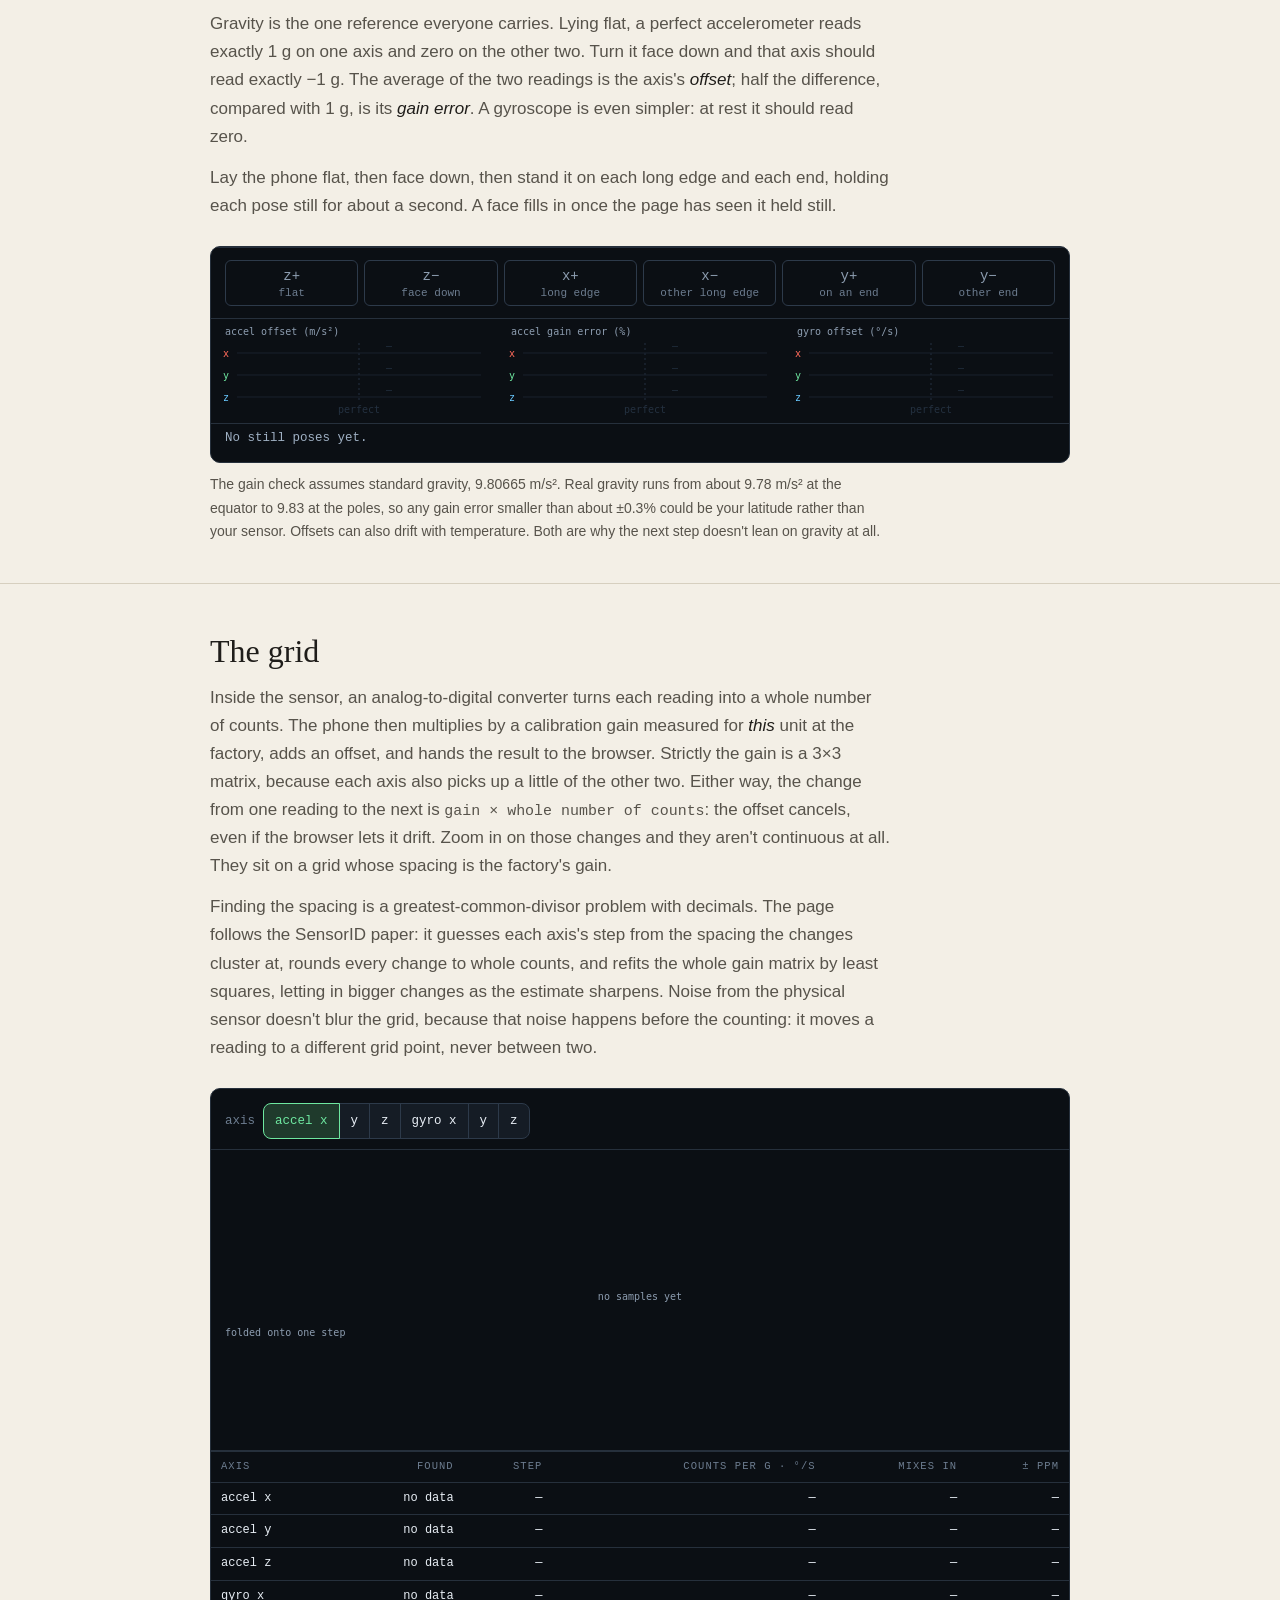
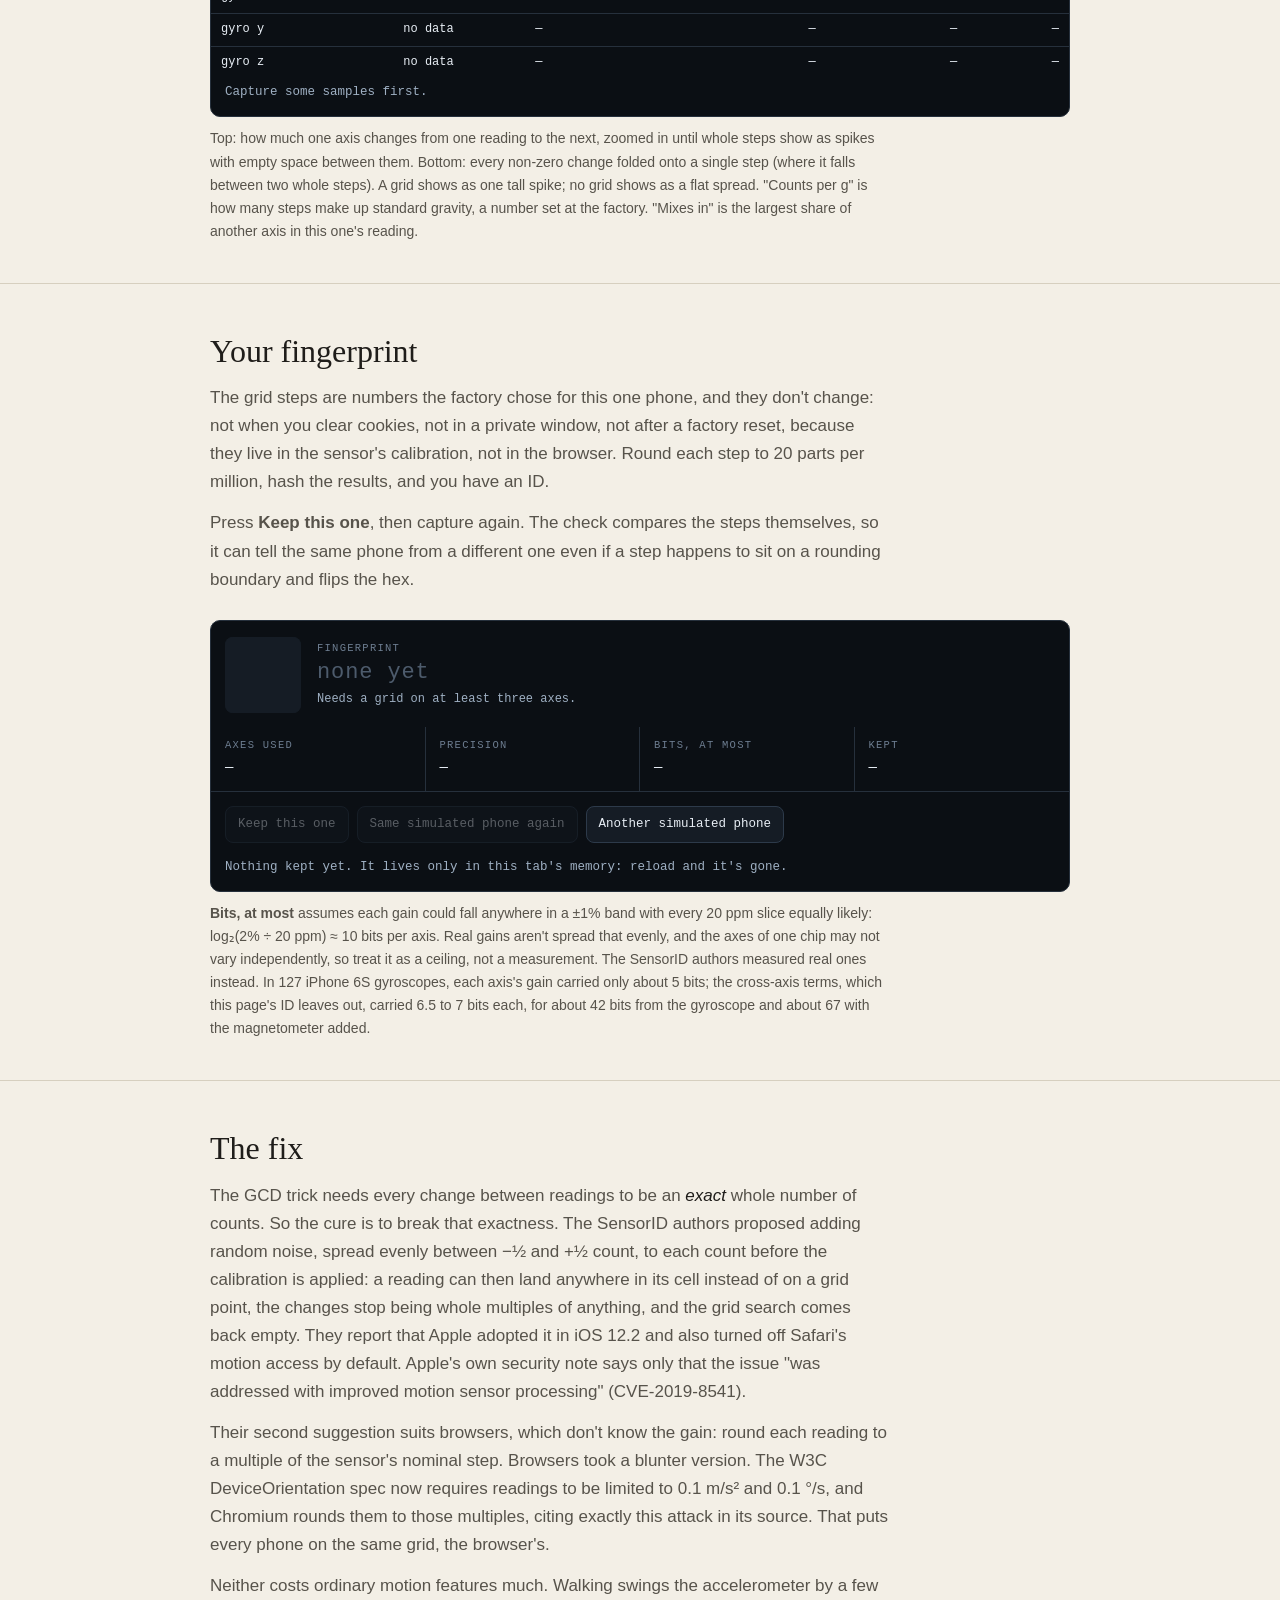
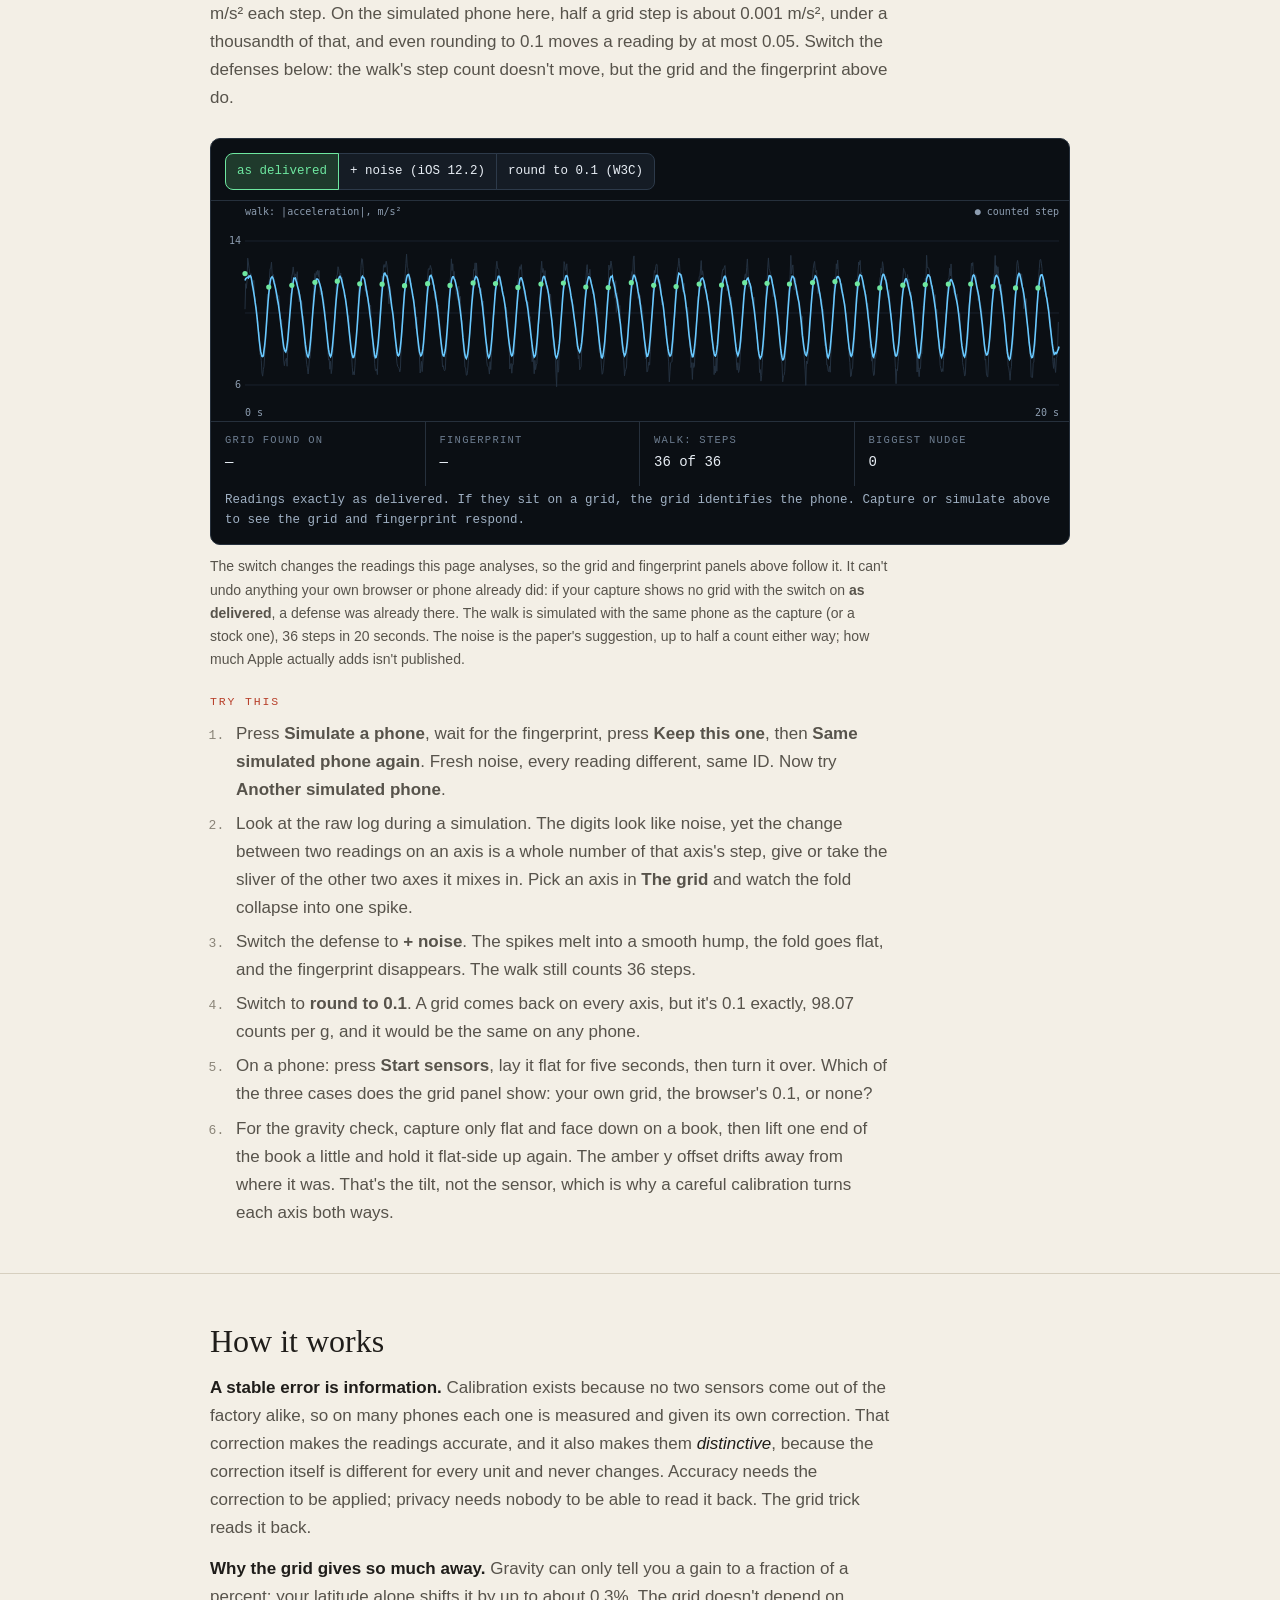
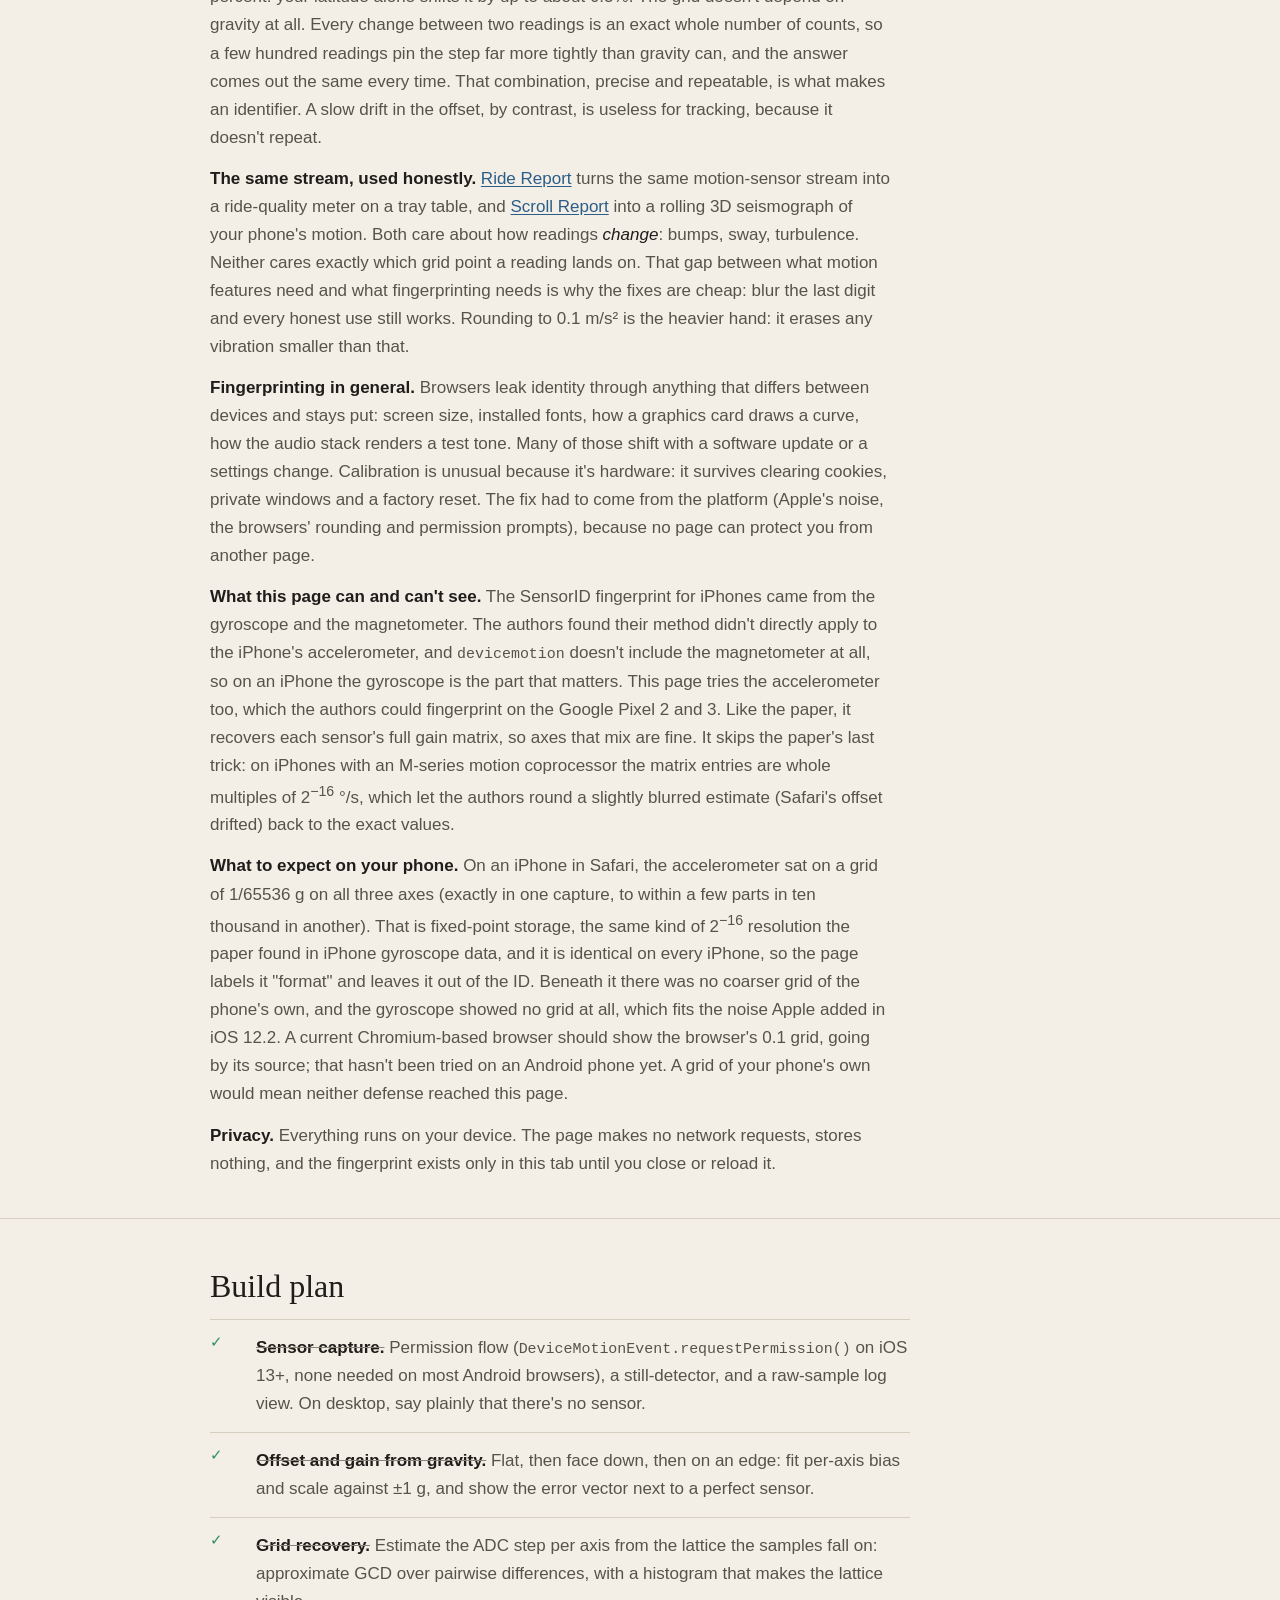
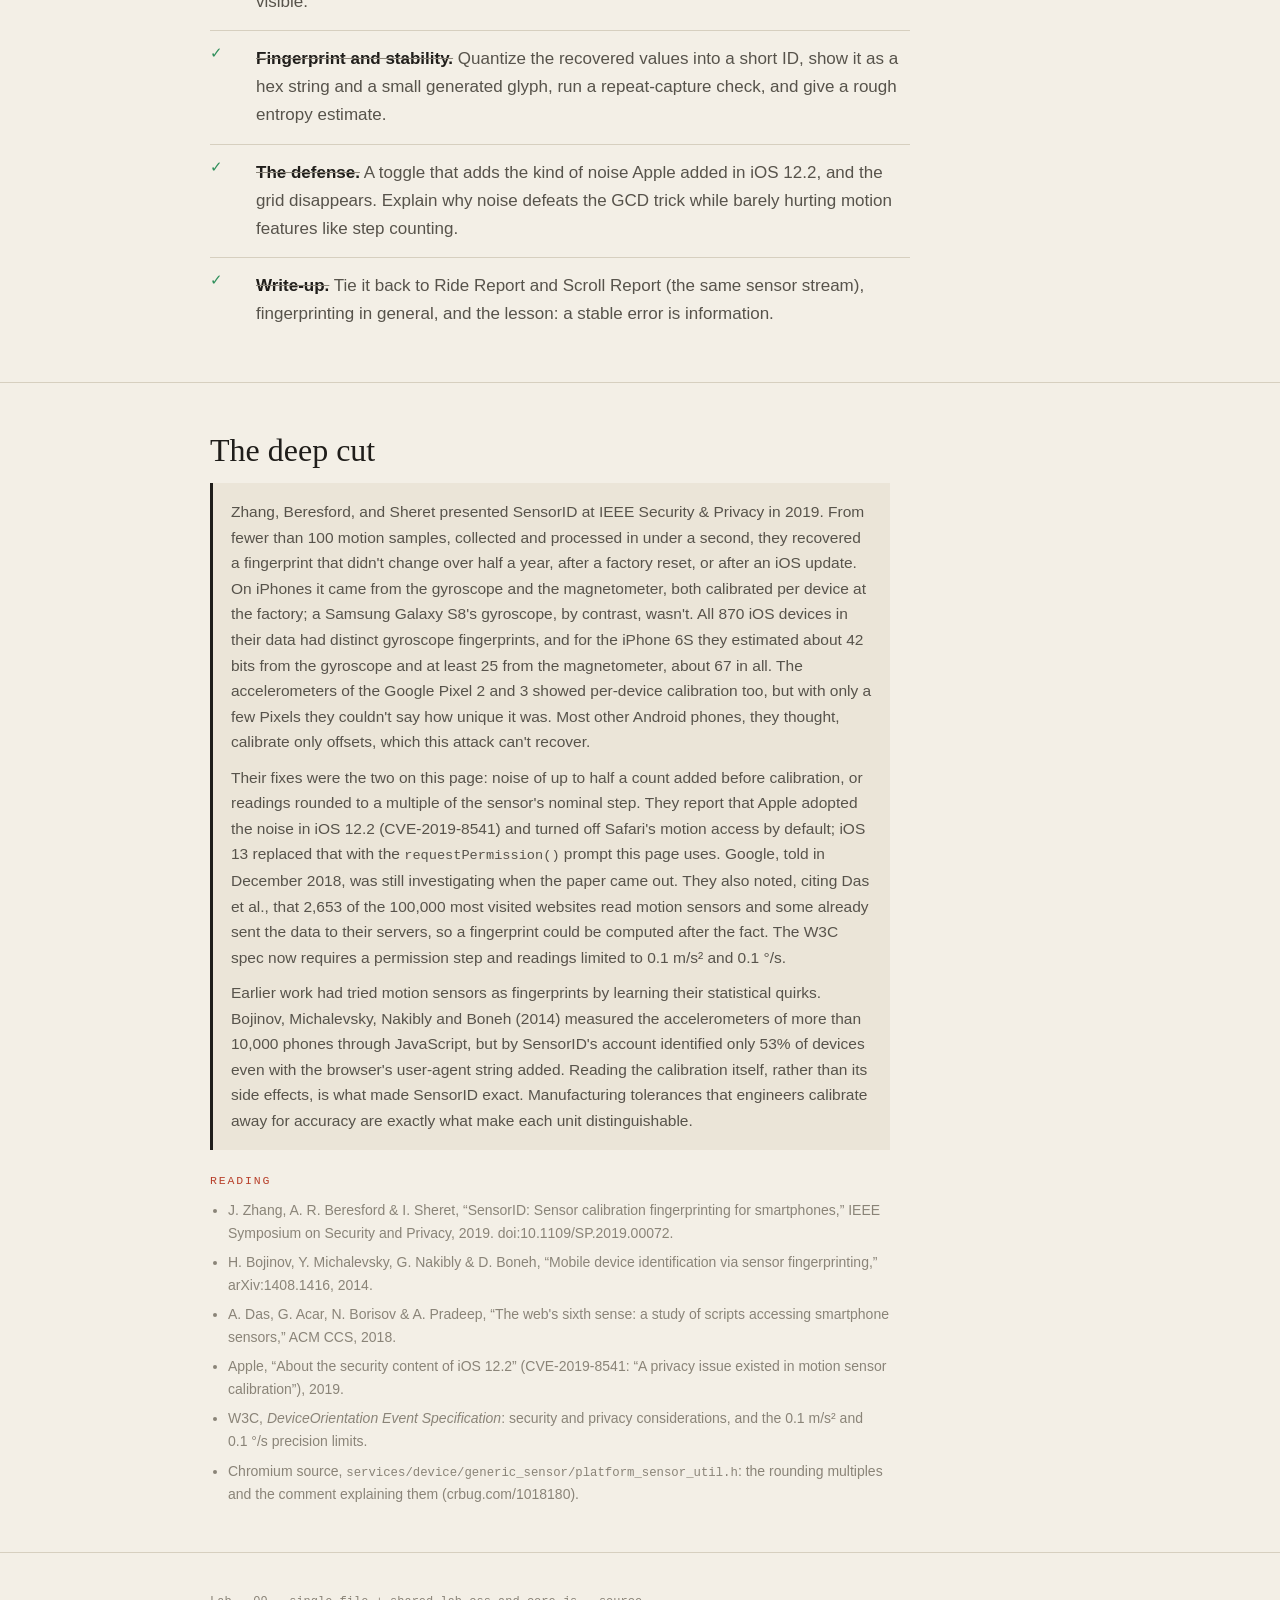
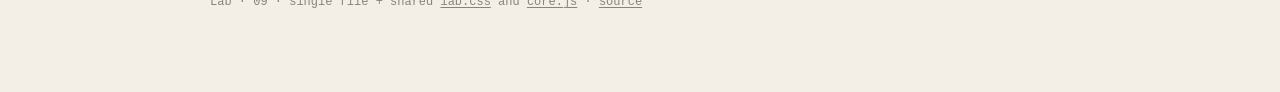
==== commit 67f5570b: "Fingerprint: near-format grids count as format; describe real-phone tests generically A second captu" ====
--- a/fingerprint/index.html
+++ b/fingerprint/index.html
@@ -108,7 +108,7 @@
     </div>
     <p class="hint">Accelerations are in m/s² and include gravity, which is why a phone lying flat reads about 9.8
     on one axis. Rotation rates are in degrees per second; a gyroscope at rest should read zero, and
-    whatever it reads instead is its error. So far the page has been tried on one real phone, an iPhone 12 Pro;
+    whatever it reads instead is its error. So far the page has been tried on one real phone, an iPhone;
     everything else was tested with simulated sensor data.</p>
   </div>
 </section>
@@ -313,8 +313,9 @@
       that mix are fine. It skips the paper's last trick: on iPhones with an M-series motion coprocessor the
       matrix entries are whole multiples of 2<sup>−16</sup>&nbsp;°/s, which let the authors round a slightly blurred
       estimate (Safari's offset drifted) back to the exact values.</p>
-      <p><strong>What to expect on your phone.</strong> On an iPhone 12 Pro in Safari (tried in October 2026), the
-      accelerometer sat on a grid of exactly 1/65536&nbsp;g on all three axes. That is fixed-point storage, the same
+      <p><strong>What to expect on your phone.</strong> On an iPhone in Safari, the accelerometer sat on a grid
+      of 1/65536&nbsp;g on all three axes (exactly in one capture, to within a few parts in ten thousand in
+      another). That is fixed-point storage, the same
       kind of 2<sup>−16</sup> resolution the paper found in iPhone gyroscope data, and it is identical on every
       iPhone, so the page labels it "format" and leaves it out of the ID. Beneath it there was no coarser grid of
       the phone's own, and the gyroscope showed no grid at all, which fits the noise Apple added in iOS 12.2.
@@ -580,14 +581,18 @@
     }
     return { G, sd };
   }
-  /* A step of exactly 0.1 (a browser rounding, as the W3C spec asks), or exactly 1/2^k of a unit (fixed-point
-     storage: an iPhone tested in Safari reported its accelerometer in steps of 1/65536 g), is how the numbers
-     are stored or rounded, not a calibration. Returns a label for such a step, or null. */
+  /* A step of 0.1 (a browser rounding, as the W3C spec asks), or 1/2^k of a unit (fixed-point storage: an
+     iPhone in Safari reported its accelerometer in steps of 1/65536 g), is how the numbers are stored or
+     rounded, not a calibration. Within 0.1% counts: a capture whose readings sit only roughly on such a grid
+     (fused or filtered data) gives a slightly blurred estimate. Erring this way can only hide an ID, never
+     invent one. Returns a label ("1/65536 g", "≈1/65536 g", "0.1") or null. */
+  const FORMAT_TOL = 1e-3;
   function formatGrid(step, kind) {
-    const near = (x, y) => Math.abs(x / y - 1) < 1e-6;
-    for (let d = 1; d <= 6; d++) if (near(step, 10 ** -d)) return String(+(10 ** -d).toFixed(d));
+    const near = (x, y) => Math.abs(x / y - 1) < FORMAT_TOL;
+    const lab = (x, y, t) => (Math.abs(x / y - 1) < 1e-6 ? '' : '≈') + t;
+    for (let d = 1; d <= 6; d++) if (near(step, 10 ** -d)) return lab(step, 10 ** -d, String(+(10 ** -d).toFixed(d)));
     const bases = kind === 'acc' ? [[G0, 'g'], [1, 'm/s²']] : [[1, '°/s'], [180 / Math.PI, 'rad/s']];
-    for (const [b, u] of bases) for (let k = 0; k <= 40; k++) if (near(step, b * 2 ** -k)) return `1/${2 ** k} ${u}`;
+    for (const [b, u] of bases) for (let k = 0; k <= 40; k++) if (near(step, b * 2 ** -k)) return lab(step, b * 2 ** -k, `1/${2 ** k} ${u}`);
     return null;
   }
   // one three-axis sensor: S is a time-ordered list of [x, y, z]; kind is 'acc' or 'gyro'
@@ -644,7 +649,7 @@
       if (nontriv[i] < NMIN || !R.A.some(a => a[i] !== 0) || step < 64 * floor) return per(i, { reason: 'few' });
       const mix = [0, 1, 2].filter(j => j !== i).map(j => G[i][j] / step);
       // a grid that is a round number of units is the number format, not the factory: the same on every phone
-      const format = mix.every(m => Math.abs(m) < 1e-6) ? formatGrid(step, kind) : null;
+      const format = formatGrid(step, kind);
       return { ok: true, step, sd: sd[i], mix, rounded: !!format, format, distinct: levels[i] };
     });
     return out;
@@ -1001,7 +1006,7 @@
     if (!g.distinct) { st = 'no data'; cls = ''; }
     else if (g.reason === 'few') { st = 'need more'; cls = 'fog'; }
     else if (!g.ok) { st = 'no grid'; cls = 'bad'; }
-    else if (g.rounded) { st = g.format === '0.1' ? 'browser 0.1' : 'format'; cls = 'fog'; }
+    else if (g.rounded) { st = /^≈?0\.1$/.test(g.format) ? 'browser 0.1' : 'format'; cls = 'fog'; }
     else { st = 'grid'; cls = 'ok'; }
     const ppm = g.ok ? g.sd / g.step * 1e6 : null;
     const per = g.ok ? (i < 3 ? (FP.G0 / g.step).toFixed(2) : (1 / g.step).toFixed(3)) : '—';
@@ -1021,7 +1026,7 @@
     const fmts = [...new Set(GRID.filter(g => g.ok && g.rounded).map(g => g.format))];
     for (const f of fmts) {
       const n = GRID.filter(g => g.ok && g.format === f).length;
-      msg.push(`<span class="warn">${n} ax${n > 1 ? 'es sit' : 'is sits'} on a grid of exactly ${f}.</span> ` +
+      msg.push(`<span class="warn">${n} ax${n > 1 ? 'es sit' : 'is sits'} on a grid of ${f[0] === '≈' ? 'about ' + f.slice(1) : 'exactly ' + f}.</span> ` +
         (f === '0.1' ? "That's the browser rounding every reading, the same grid for every phone, so it identifies nothing."
                      : "A step that round is how the numbers are stored, not a factory calibration: every phone of this kind shows the same one, so it identifies nothing."));
     }
@@ -1158,7 +1163,7 @@
   if (key !== walkKey) { walkKey = key; WALK = walkFor(DEFENSE); }
   const found = GRID.filter(g => g.ok && !g.rounded).length, have = GRID.filter(g => g.distinct).length;
   const rounded = GRID.filter(g => g.ok && g.rounded).length;
-  const only01 = GRID.every(g => !(g.ok && g.rounded) || g.format === '0.1');
+  const only01 = GRID.every(g => !(g.ok && g.rounded) || /^≈?0\.1$/.test(g.format));
   $('#def-grid').textContent = have ? `${found} of ${have} axes` + (rounded ? ` (+${rounded} ${only01 ? 'at 0.1' : 'format'})` : '') : '—';
   $('#def-grid').className = 'v' + (!have ? '' : found ? ' bad' : ' ok');
   $('#def-fp').textContent = !have ? '—' : FPRINT.ready ? fmtHex(FPRINT.hex).slice(0, 9) + '…' : 'none';
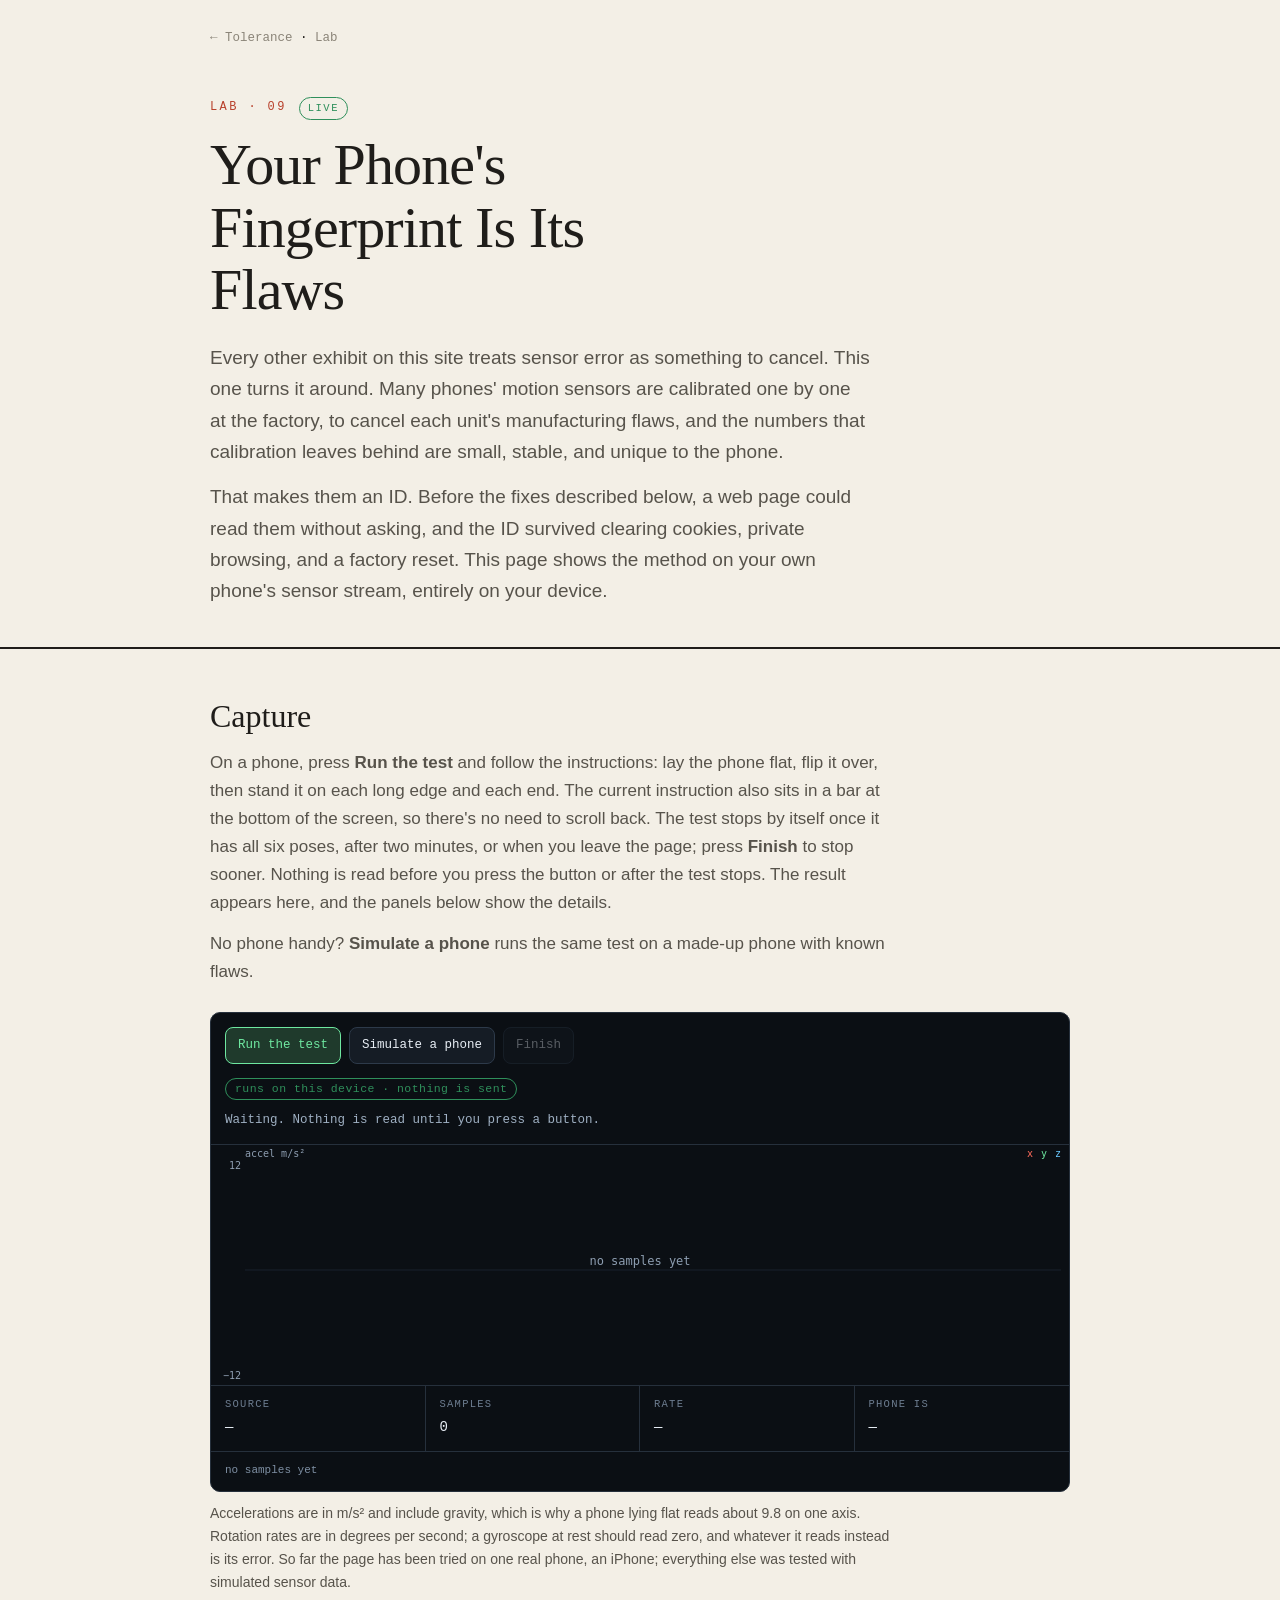
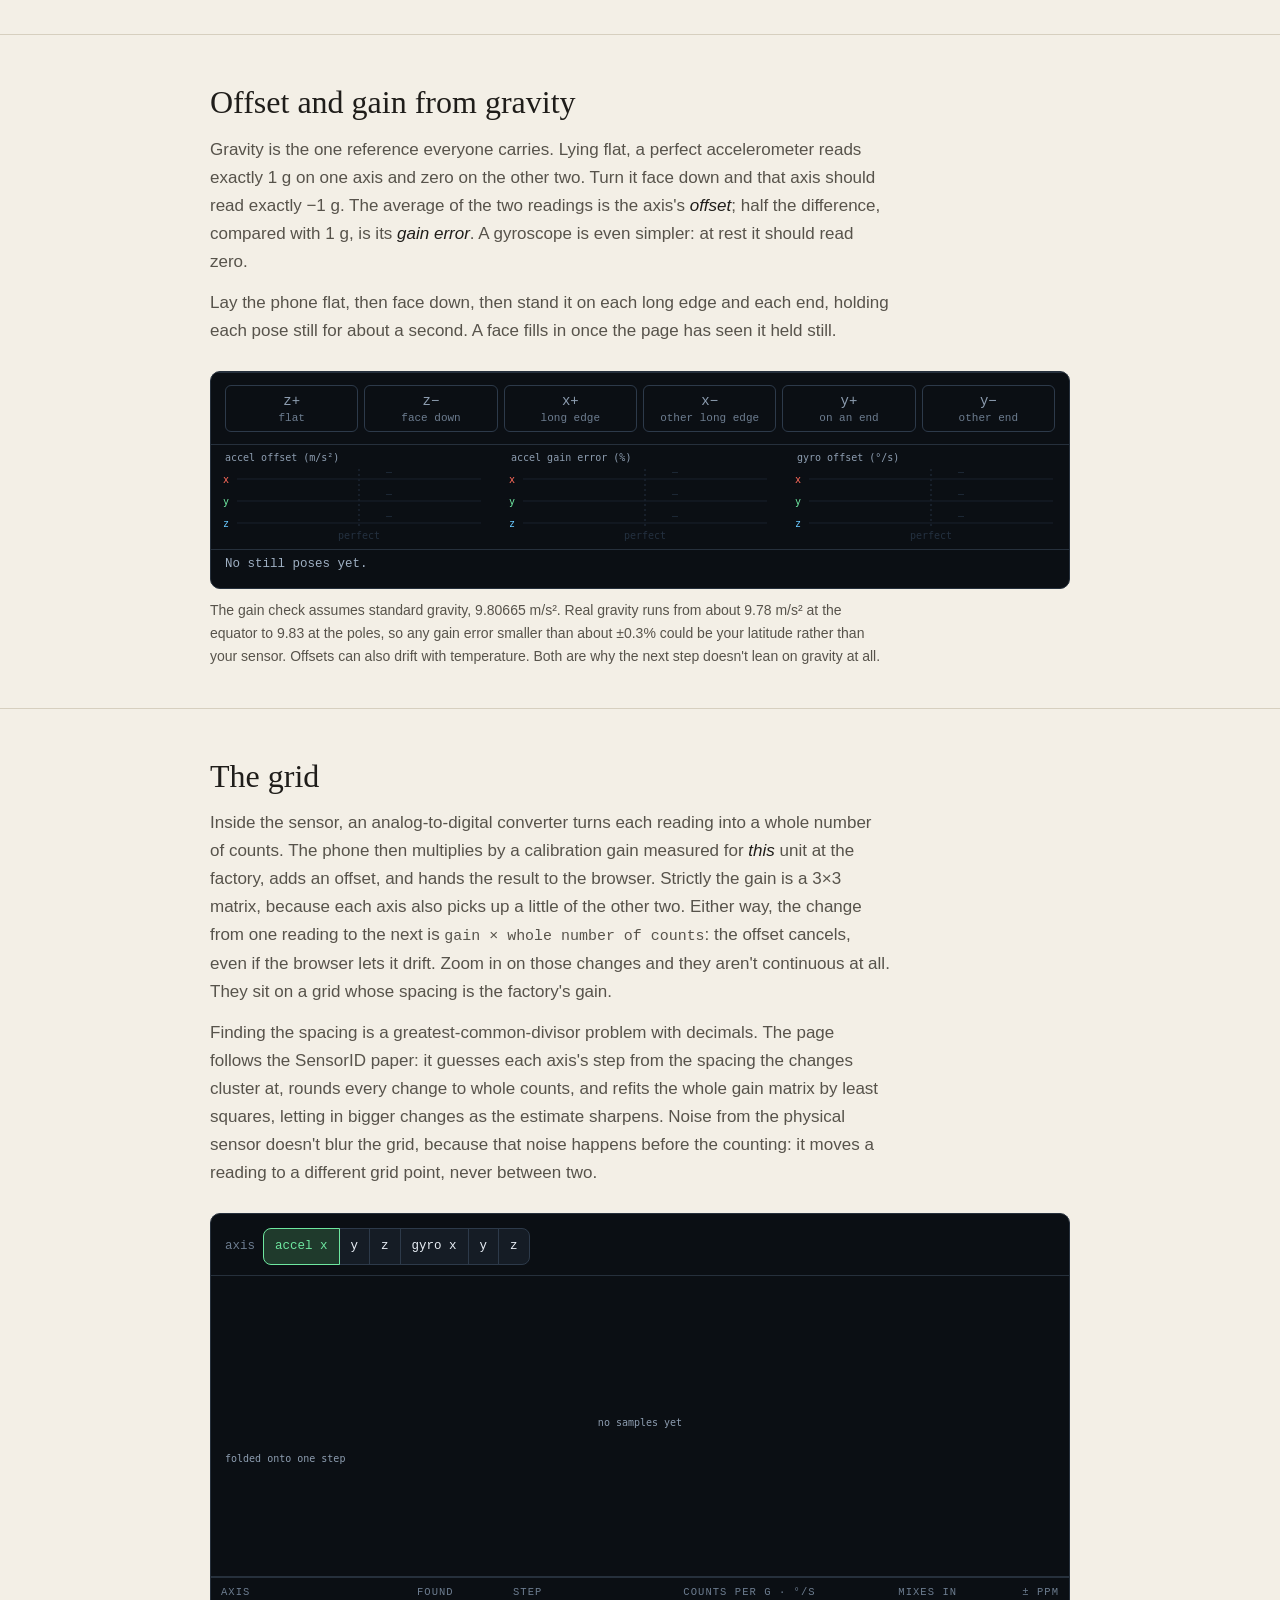
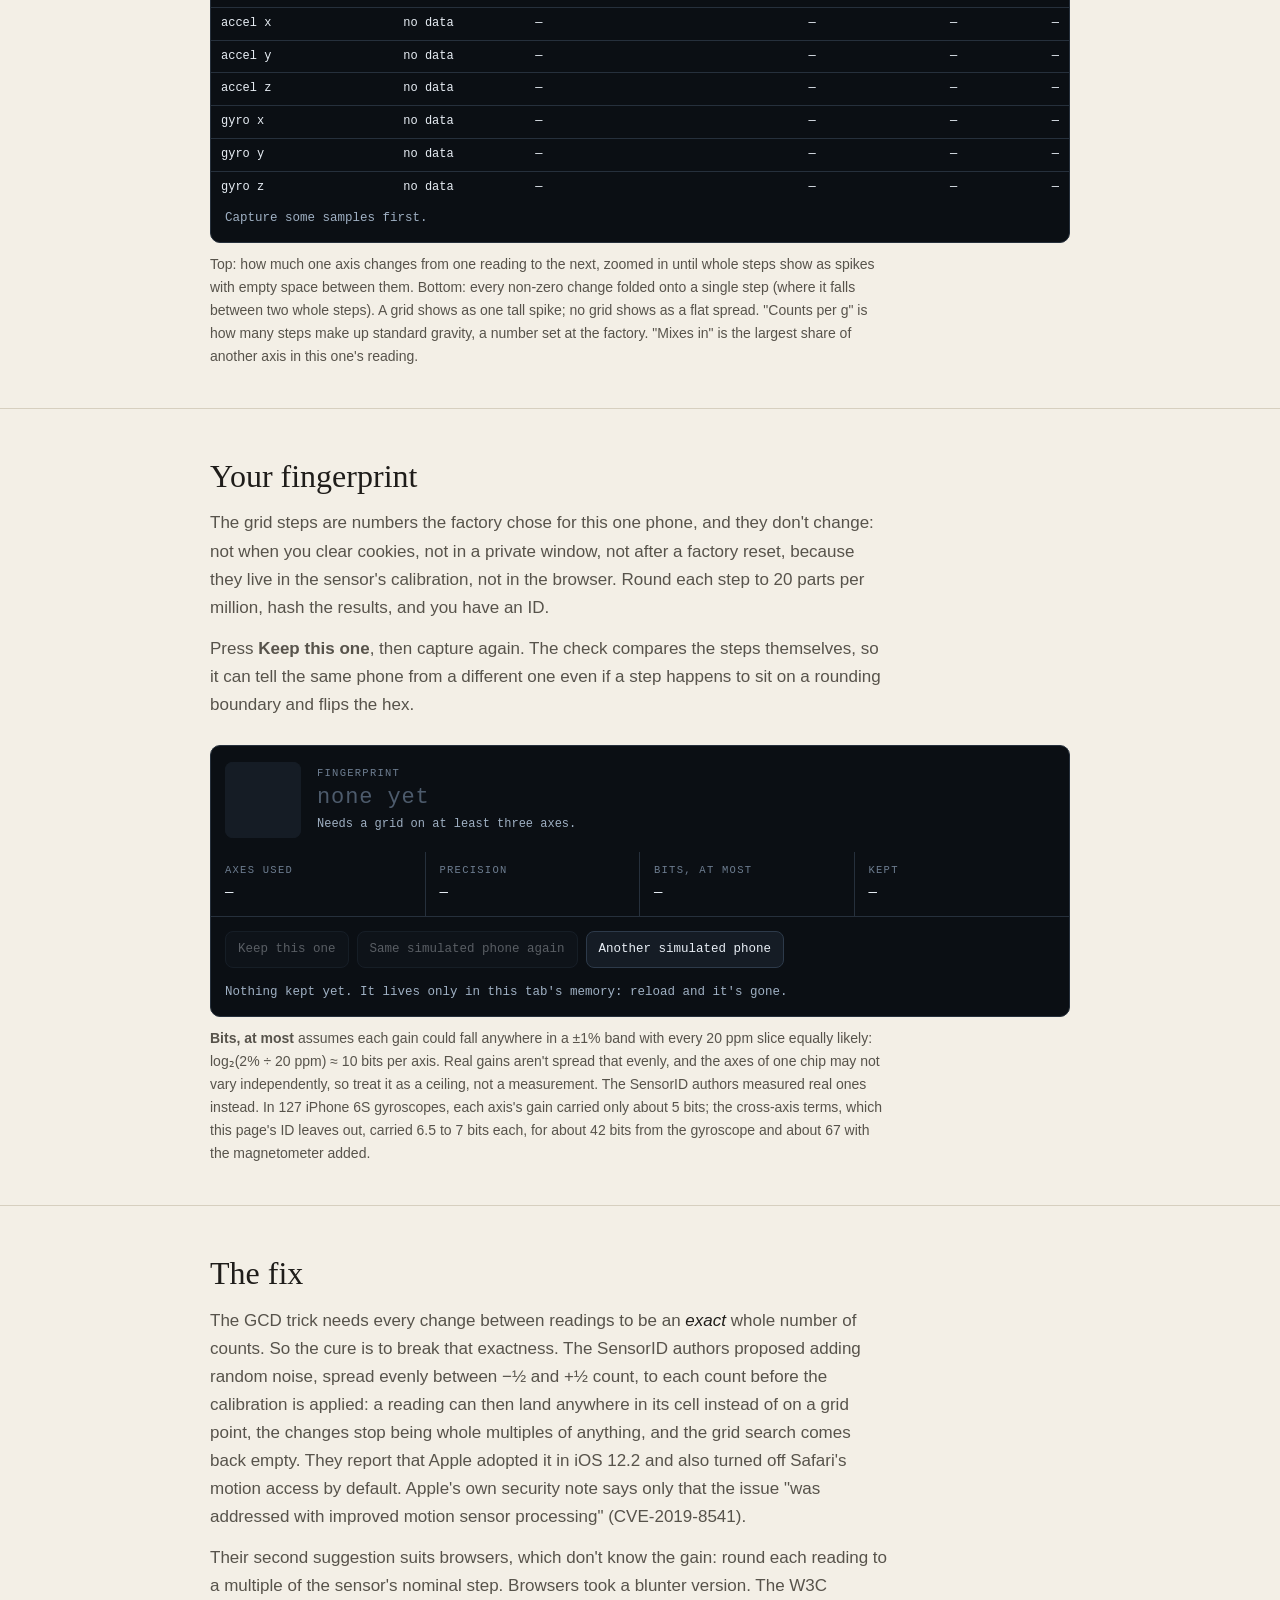
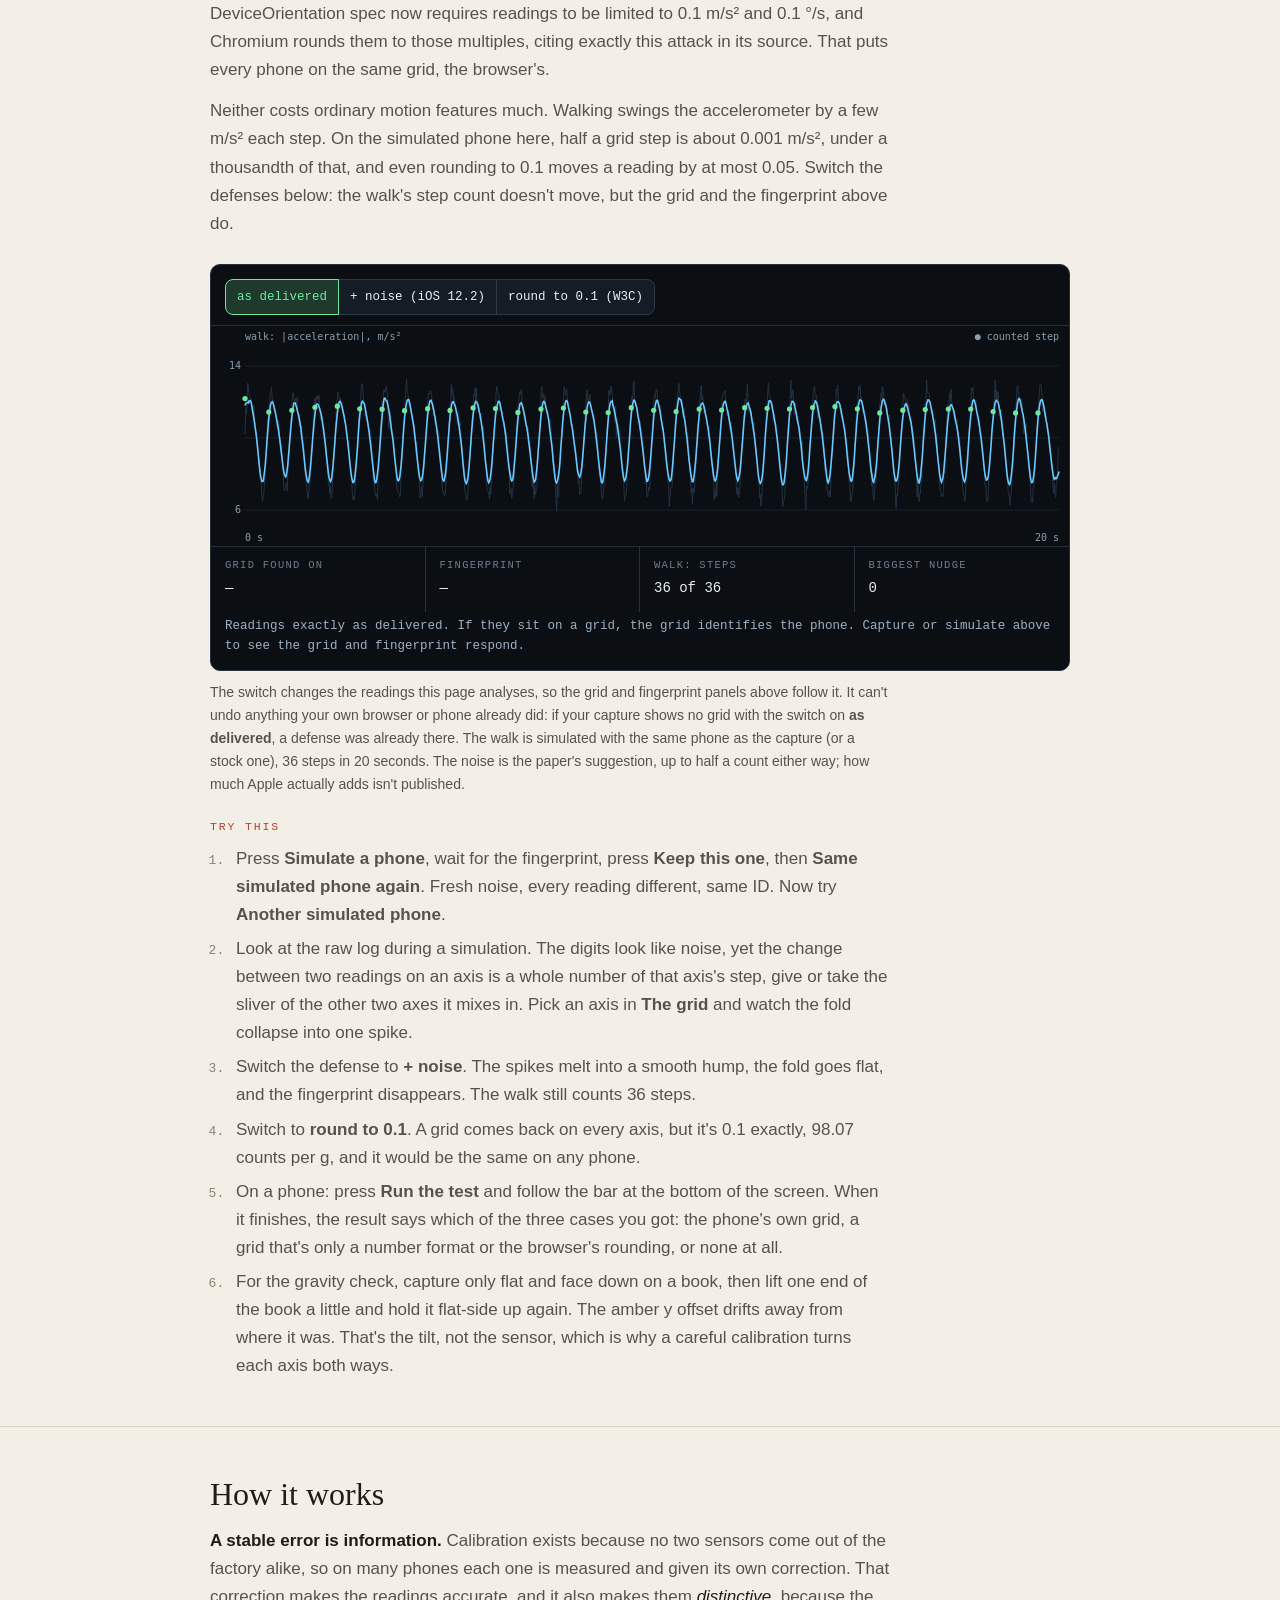
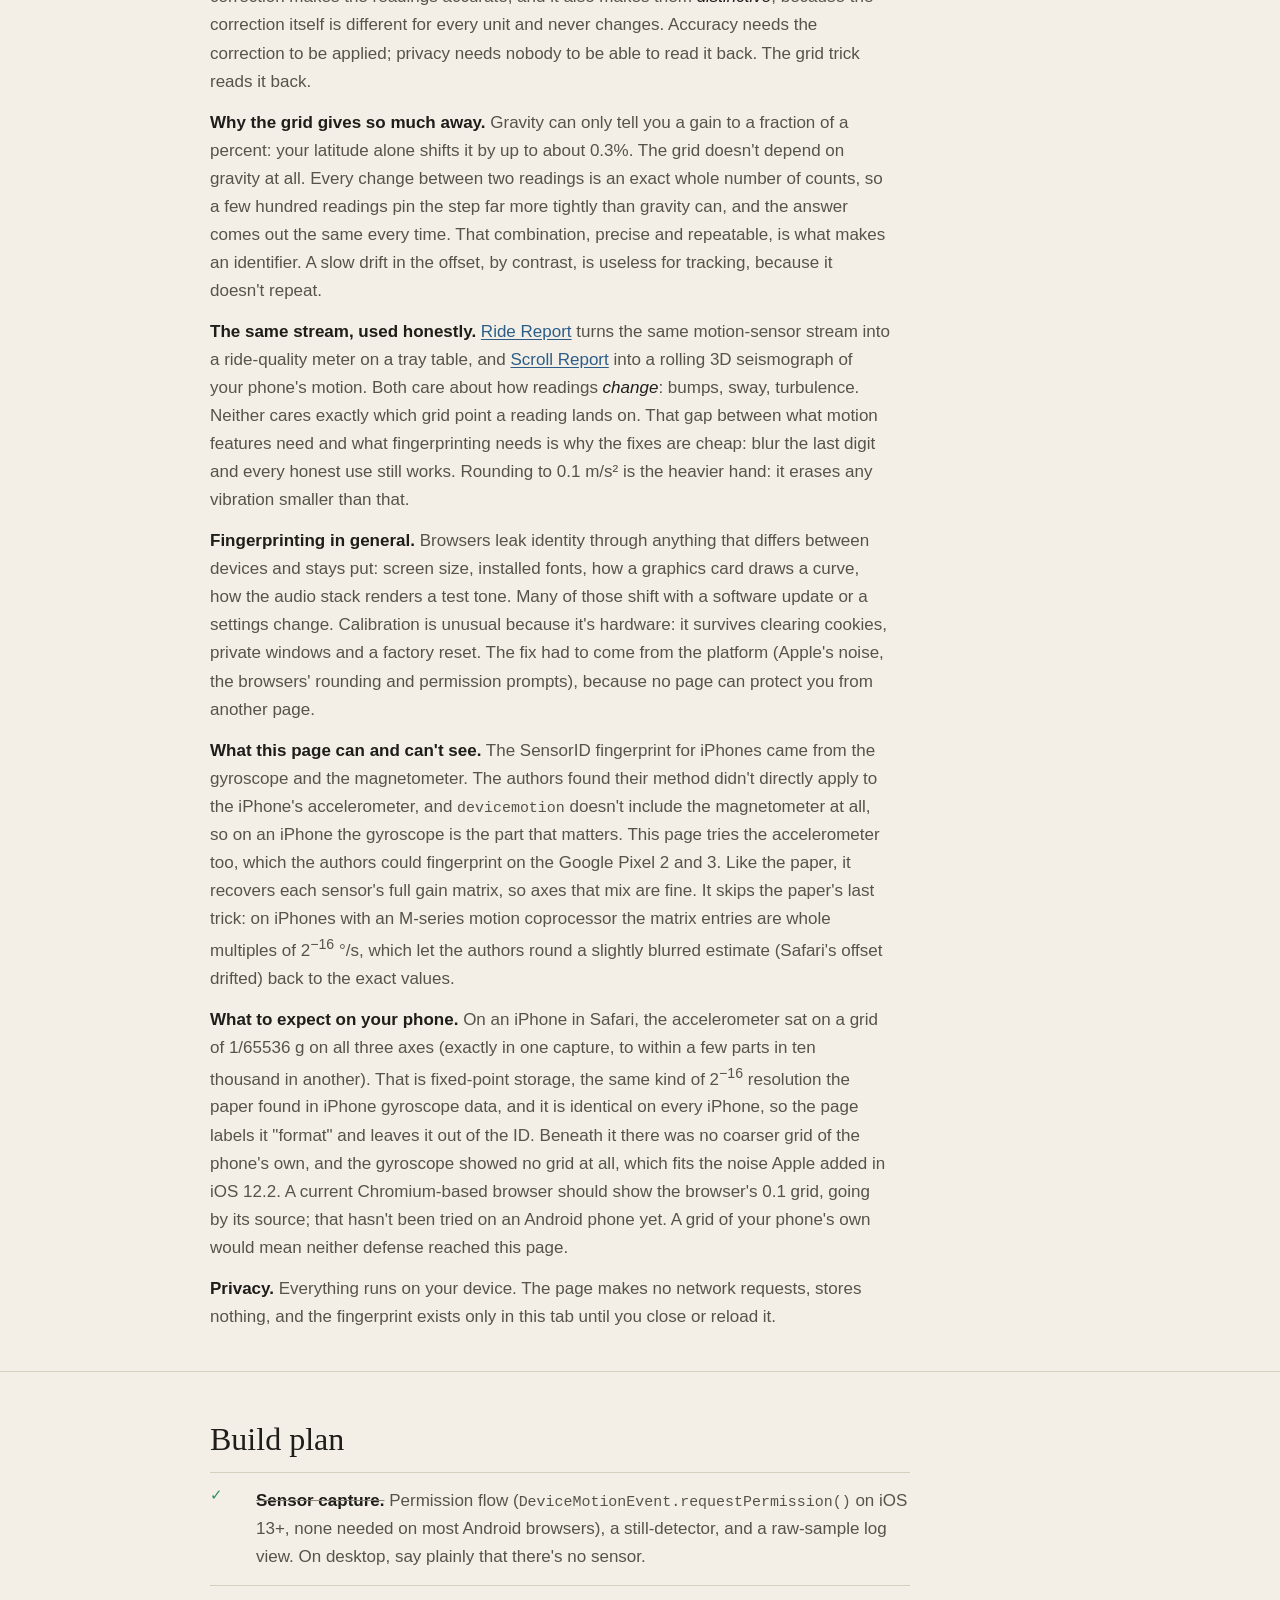
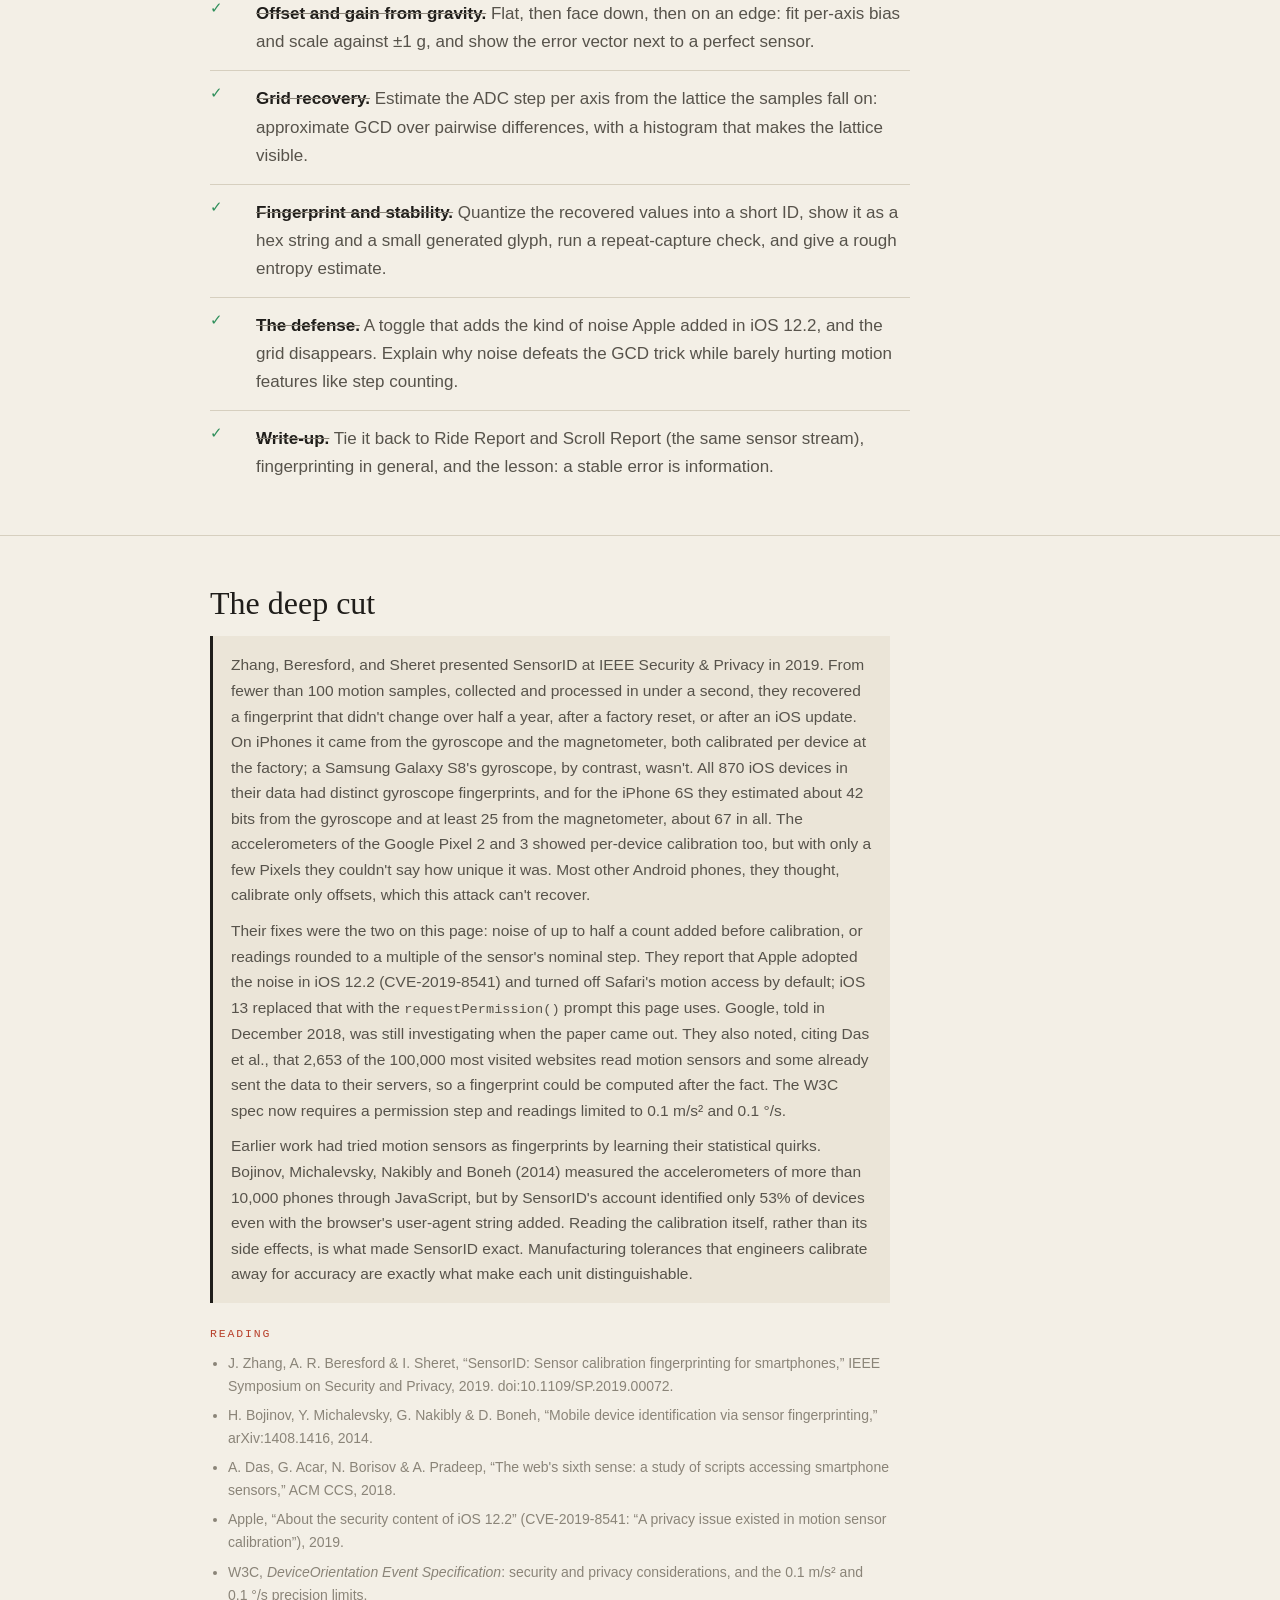
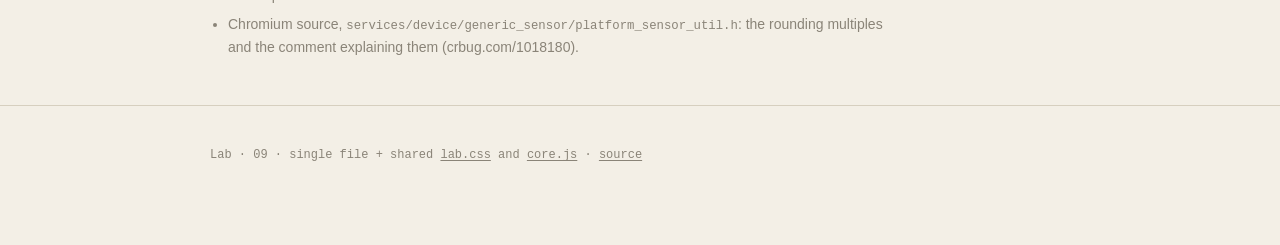
==== commit f58a612f: "Fingerprint: a guided run with a pinned instruction bar, automatic stop, and a plain result 'Run the" ====
--- a/fingerprint/index.html
+++ b/fingerprint/index.html
@@ -54,6 +54,27 @@
   .idrow .sub { font-size: 12px; color: var(--scr-text); margin-top: 2px; }
   @media (max-width: 520px) { .idrow .hex { font-size: 18px; } .idrow canvas { width: 64px; height: 64px; } }
   .refs code, .deep code { font-family: var(--mono); font-size: .88em; overflow-wrap: anywhere; }
+  .guide { padding: 14px 14px 12px; border-top: 1px solid var(--bezel-edge); }
+  .guide .now { font-family: var(--sans); font-size: 18px; line-height: 1.35; color: var(--scr-bright); }
+  .guide .prog { margin-top: 8px; display: flex; gap: 6px; align-items: center; font-family: var(--mono); font-size: 11.5px; color: #6d7d90; }
+  .guide .prog i { width: 12px; height: 12px; border-radius: 50%; border: 1px solid #3a4a5c; display: inline-block; }
+  .guide .prog i.got { background: var(--sig); border-color: var(--sig); }
+  .result { padding: 14px; border-top: 1px solid var(--bezel-edge); font-family: var(--sans); font-size: 15.5px; line-height: 1.5; color: var(--scr-text); }
+  .result h4 { font-size: 17px; font-weight: 600; color: var(--scr-bright); margin-bottom: 6px; }
+  .result ul { margin: 6px 0 8px 18px; } .result li { margin: 3px 0; }
+  .result b { color: var(--scr-bright); font-weight: 600; } .result .ok { color: var(--sig); } .result .bad { color: var(--fault); } .result .warn { color: var(--caution); }
+  .result a { color: var(--ir); }
+  .runbar { position: fixed; left: 0; right: 0; bottom: 0; z-index: 20; display: flex; gap: 12px; align-items: center;
+    padding: 10px 16px calc(10px + env(safe-area-inset-bottom)); background: var(--bezel); border-top: 1px solid var(--bezel-edge);
+    color: var(--scr-bright); font-family: var(--sans); font-size: 15px; line-height: 1.3; box-shadow: 0 -6px 18px rgba(0,0,0,.25); }
+  .runbar[hidden] { display: none; }
+  .runbar .dot { width: 10px; height: 10px; border-radius: 50%; background: var(--fault); flex: none; animation: blink 1.2s infinite; }
+  @keyframes blink { 50% { opacity: .3; } }
+  @media (prefers-reduced-motion: reduce) { .runbar .dot { animation: none; } }
+  .runbar .txt { flex: 1 1 auto; min-width: 0; }
+  .runbar .txt small { display: block; font-family: var(--mono); font-size: 11.5px; color: var(--scr-text); }
+  .runbar button { font: 500 14px var(--mono); color: var(--sig); background: #1f3a2c; border: 1px solid var(--sig); border-radius: 8px; padding: 9px 14px; flex: none; cursor: pointer; }
+  body.running { padding-bottom: 84px; }
   .hint { font-size: 14px; color: var(--ink-dim); max-width: 680px; margin-top: 10px; }
   .local { display: inline-block; font-family: var(--mono); font-size: 11.5px; letter-spacing: .04em; color: #2f8f5b; border: 1px solid currentColor; border-radius: 999px; padding: 1px 9px; margin-bottom: 10px; }
   @media (max-width: 520px) {
@@ -82,20 +103,25 @@
 </header>
 
 <main>
-<section>
+<section id="cap-sec">
   <div class="wrap">
     <h2>Capture</h2>
     <div class="prose">
-      <p>Press <b>Start sensors</b>, lay the phone flat on a table, and leave it alone for a couple of
-      seconds. The log shows every number the browser hands this page, at full precision. No sensor
-      handy? <b>Simulate a phone</b> feeds the same pipeline from a made-up phone with known flaws.</p>
+      <p>On a phone, press <b>Run the test</b> and follow the instructions: lay the phone flat, flip it over,
+      then stand it on each long edge and each end. The current instruction also sits in a bar at the bottom of
+      the screen, so there's no need to scroll back. The test stops by itself once it has all six poses, after
+      two minutes, or when you leave the page; press <b>Finish</b> to stop sooner. Nothing is read before you
+      press the button or after the test stops. The result appears here, and the panels below show the details.</p>
+      <p>No phone handy? <b>Simulate a phone</b> runs the same test on a made-up phone with known flaws.</p>
     </div>
     <div class="panel" id="cap">
       <div class="ctl">
-        <button id="cap-start" class="primary">Start sensors</button>
+        <button id="cap-start" class="primary">Run the test</button>
         <button id="cap-sim">Simulate a phone</button>
-        <button id="cap-stop" disabled>Stop</button>
+        <button id="cap-stop" disabled>Finish</button>
       </div>
+      <div class="guide" id="cap-guide" hidden><div class="now" id="cap-now"></div><div class="prog" id="cap-prog"></div></div>
+      <div class="result" id="cap-result" hidden></div>
       <div class="sinfo" id="cap-msg"><span class="local">runs on this device · nothing is sent</span><br>Waiting. Nothing is read until you press a button.</div>
       <div class="plot"><canvas id="cap-cv" aria-label="Live trace of the accelerometer and gyroscope readings."></canvas></div>
       <div class="ros">
@@ -113,7 +139,7 @@
   </div>
 </section>
 
-<section>
+<section id="grav-sec">
   <div class="wrap">
     <h2>Offset and gain from gravity</h2>
     <div class="prose">
@@ -137,7 +163,7 @@
   </div>
 </section>
 
-<section>
+<section id="grid-sec">
   <div class="wrap">
     <h2>The grid</h2>
     <div class="prose">
@@ -171,7 +197,7 @@
   </div>
 </section>
 
-<section>
+<section id="fp-sec">
   <div class="wrap">
     <h2>Your fingerprint</h2>
     <div class="prose">
@@ -214,7 +240,7 @@
   </div>
 </section>
 
-<section>
+<section id="def-sec">
   <div class="wrap">
     <h2>The fix</h2>
     <div class="prose">
@@ -266,8 +292,9 @@
         fingerprint disappears. The walk still counts 36 steps.</li>
         <li>Switch to <b>round to 0.1</b>. A grid comes back on every axis, but it's 0.1 exactly, 98.07 counts per g,
         and it would be the same on any phone.</li>
-        <li>On a phone: press <b>Start sensors</b>, lay it flat for five seconds, then turn it over. Which of the
-        three cases does the grid panel show: your own grid, the browser's 0.1, or none?</li>
+        <li>On a phone: press <b>Run the test</b> and follow the bar at the bottom of the screen. When it
+        finishes, the result says which of the three cases you got: the phone's own grid, a grid that's only a
+        number format or the browser's rounding, or none at all.</li>
         <li>For the gravity check, capture only flat and face down on a book, then lift one end of the book a
         little and hold it flat-side up again. The amber y offset drifts away from where it was. That's the tilt,
         not the sensor, which is why a careful calibration turns each axis both ways.</li>
@@ -381,6 +408,7 @@
   </div>
 </section>
 </main>
+<div class="runbar" id="runbar" hidden role="status" aria-live="polite"><span class="dot"></span><span class="txt" id="runbar-txt"></span><button id="runbar-finish">Finish</button></div>
 <footer><div class="wrap">Lab · 09 · single file + shared <a href="../lab.css">lab.css</a> and <a href="../core.js">core.js</a> · <a href="https://github.com/jkastl/tolerance">source</a></div></footer>
 <script src="../core.js"></script>
 <script>
@@ -581,18 +609,20 @@
     }
     return { G, sd };
   }
-  /* A step of 0.1 (a browser rounding, as the W3C spec asks), or 1/2^k of a unit (fixed-point storage: an
-     iPhone in Safari reported its accelerometer in steps of 1/65536 g), is how the numbers are stored or
-     rounded, not a calibration. Within 0.1% counts: a capture whose readings sit only roughly on such a grid
-     (fused or filtered data) gives a slightly blurred estimate. Erring this way can only hide an ID, never
-     invent one. Returns a label ("1/65536 g", "≈1/65536 g", "0.1") or null. */
-  const FORMAT_TOL = 1e-3;
-  function formatGrid(step, kind) {
-    const near = (x, y) => Math.abs(x / y - 1) < FORMAT_TOL;
-    const lab = (x, y, t) => (Math.abs(x / y - 1) < 1e-6 ? '' : '≈') + t;
-    for (let d = 1; d <= 6; d++) if (near(step, 10 ** -d)) return lab(step, 10 ** -d, String(+(10 ** -d).toFixed(d)));
+  /* A step of exactly 0.1 (a browser rounding, as the W3C spec asks) or exactly 1/2^k of a unit (to 10⁻⁹,
+     or to 3× the step's own uncertainty) is not a
+     per-phone calibration. It is how the numbers are stored (an iPhone in Safari reported its accelerometer in
+     steps of 1/65536 g), or an uncalibrated sensor's design value; either way every phone of the kind shares it.
+     A capture whose readings sit only roughly on such a grid (fused or filtered data) gives a slightly blurred
+     estimate, so a step within 0.1% also counts, but only if most raw readings are themselves whole multiples
+     of the round step: a storage format has no offset, a calibration's grid sits at an arbitrary one.
+     (Designed gains are round numbers too, so nearness alone isn't enough.) Returns a label or null. */
+  function formatGrid(step, kind, vals = [], rel = 0) {
+    const onGrid = q => vals.length > 0 && vals.filter(v => { const m = v / q; return Math.abs(m - Math.round(m)) < 1e-6; }).length >= 0.5 * vals.length;
+    const test = (q, t) => { const e = Math.abs(step / q - 1); return e < Math.max(1e-9, 3 * rel) ? t : e < 1e-3 && onGrid(q) ? '≈' + t : null; };
+    for (let d = 1; d <= 6; d++) { const r = test(10 ** -d, String(+(10 ** -d).toFixed(d))); if (r) return r; }
     const bases = kind === 'acc' ? [[G0, 'g'], [1, 'm/s²']] : [[1, '°/s'], [180 / Math.PI, 'rad/s']];
-    for (const [b, u] of bases) for (let k = 0; k <= 40; k++) if (near(step, b * 2 ** -k)) return lab(step, b * 2 ** -k, `1/${2 ** k} ${u}`);
+    for (const [b, u] of bases) for (let k = 0; k <= 40; k++) { const r = test(b * 2 ** -k, `1/${2 ** k} ${u}`); if (r) return r; }
     return null;
   }
   // one three-axis sensor: S is a time-ordered list of [x, y, z]; kind is 'acc' or 'gyro'
@@ -649,7 +679,7 @@
       if (nontriv[i] < NMIN || !R.A.some(a => a[i] !== 0) || step < 64 * floor) return per(i, { reason: 'few' });
       const mix = [0, 1, 2].filter(j => j !== i).map(j => G[i][j] / step);
       // a grid that is a round number of units is the number format, not the factory: the same on every phone
-      const format = formatGrid(step, kind);
+      const format = formatGrid(step, kind, S.map(s => s[i]), sd[i] / Math.abs(step));
       return { ok: true, step, sd: sd[i], mix, rounded: !!format, format, distinct: levels[i] };
     });
     return out;
@@ -781,8 +811,8 @@
   ingest([a.x, a.y, a.z, hasW ? w.beta : null, hasW ? w.gamma : null, hasW ? w.alpha : null], e.interval);
   if (CAP.source !== 'sensor') {
     CAP.source = 'sensor';
-    capMsg(hasW ? 'Receiving the accelerometer and gyroscope. Lay the phone flat and leave it still.'
-                : 'Receiving the accelerometer (no gyroscope data from this browser). Lay the phone flat and leave it still.');
+    capMsg(hasW ? 'Receiving the accelerometer and gyroscope. Follow the instruction below.'
+                : 'Receiving the accelerometer (no gyroscope data from this browser). Follow the instruction below.');
   }
 }
 
@@ -805,16 +835,17 @@
     let res = 'denied';
     try { res = await DeviceMotionEvent.requestPermission(); } catch (err) { res = 'error'; }
     if (res !== 'granted') {
-      capMsg('<span class="bad">Motion access wasn\'t granted.</span> Safari only asks after a tap; if it doesn\'t ask again, reload the page and press <b>Start sensors</b>.');
+      capMsg('<span class="bad">Motion access wasn\'t granted.</span> Safari only asks after a tap; if it doesn\'t ask again, reload the page and press <b>Run the test</b>.');
       return;
     }
   }
   CAP.listening = true;
-  capEls.stop.disabled = false;
+  beginRun();
   capMsg('Listening for motion data…');
   const t0 = CAP.samples.length;
   setTimeout(() => {
     if (CAP.listening && CAP.source === null && CAP.samples.length === t0) {
+      endRun(null);
       capMsg('<span class="warn">No motion sensor reached this page.</span> ' +
         (CAP.nullEvents ? 'The browser answered, but with empty readings: it has no sensor to read. ' : 'No readings arrived at all. ') +
         'On a desktop or laptop that is expected. On a phone, the browser may be blocking motion access. ' +
@@ -823,10 +854,96 @@
   }, 2000);
 }
 
-function stopAll() {
-  CAP.listening = false; clearInterval(CAP.simTimer); CAP.simTimer = 0;
+/* ---- a run: guided poses, a bar pinned to the bottom of the screen, and an automatic stop */
+const RUN_MAX_MS = 120000;
+const GUIDE = [
+  ['z', 1, 'Lay the phone flat, screen up, and let go.'],
+  ['z', 2, 'Now flip it face down and let go.'],
+  ['x', 1, 'Stand it on one long edge. Lean it against something and let go.'],
+  ['x', 2, 'Now turn it onto the other long edge.'],
+  ['y', 1, 'Stand it on one end, leaning against something.'],
+  ['y', 2, 'Last one: stand it on the other end.'],
+];
+const facesGot = () => Object.keys(CAP.poses).filter(k => CAP.poses[k].n >= FP.POSE_MIN);
+function guideStep() {
+  const got = facesGot();
+  for (let k = 0; k < GUIDE.length; k++) {
+    const [ax, need, text] = GUIDE[k];
+    if (got.filter(f => f[0] === ax).length < need) return { k, text };
+  }
+  return null;
+}
+function beginRun() {
+  CAP.running = true;
+  clearTimeout(CAP.runTimer); clearTimeout(CAP.finishTimer); CAP.finishTimer = 0;
+  CAP.runTimer = setTimeout(() => endRun('time'), RUN_MAX_MS);
+  capEls.stop.disabled = false;
+  $('#cap-result').hidden = true;
+  $('#cap-guide').hidden = false;
+  $('#runbar').hidden = false; document.body.classList.add('running');
+  updateRun();
+}
+function updateRun() {
+  if (!CAP.running) return;
+  const g = guideStep(), n = facesGot().length;
+  const text = CAP.source === 'sim' ? 'Simulating: the made-up phone is turning through its six poses.'
+    : g ? g.text : 'All six poses done. Finishing…';
+  const still = CAP.stillRun >= 60 ? 'still' : CAP.stillRun > 0 ? 'settling…' : CAP.samples.length ? 'moving' : 'waiting for readings';
+  $('#cap-now').textContent = text;
+  $('#cap-prog').innerHTML = [0, 1, 2, 3, 4, 5].map(k => `<i class="${k < n ? 'got' : ''}"></i>`).join('') + ` <span>${n} of 6 poses · ${still}</span>`;
+  $('#runbar-txt').innerHTML = `${text}<small>${n} of 6 poses · ${still} · ${CAP.samples.length} readings</small>`;
+  if (!g && CAP.source === 'sensor' && !CAP.finishTimer) CAP.finishTimer = setTimeout(() => endRun('done'), 1000);
+}
+// stop listening, analyse what we have once, and (with a reason) show the result
+function endRun(reason) {
+  const was = CAP.running || CAP.listening || CAP.simTimer;
+  CAP.listening = false; CAP.running = false;
+  clearInterval(CAP.simTimer); CAP.simTimer = 0;
+  clearTimeout(CAP.runTimer); clearTimeout(CAP.finishTimer); CAP.finishTimer = 0;
   capEls.stop.disabled = true;
-  if (CAP.samples.length) capMsg(`Stopped with ${CAP.samples.length} samples.`);
+  $('#cap-guide').hidden = true;
+  $('#runbar').hidden = true; document.body.classList.remove('running');
+  if (!was || !reason) return;
+  updateCapture(); drawCapture(); updateGravity();
+  refKey = ''; gridAt = performance.now(); CAP.gridDirty = false;
+  updateGrid(); updateFingerprint(); updateDefense();
+  showResult(reason);
+}
+function stopAll() { endRun(null); }
+function finishNow() { endRun(CAP.samples.length ? 'finish' : null); if (!CAP.samples.length) capMsg('Stopped before any readings arrived.'); }
+document.addEventListener('visibilitychange', () => {
+  if (document.visibilityState === 'hidden' && CAP.running && CAP.source !== 'sim') endRun(CAP.samples.length ? 'hidden' : null);
+});
+
+/* ---- the result, in plain words */
+function sensorVerdict(axes) {
+  const kinds = axes.map(g => !g.distinct ? 'none' : g.reason === 'few' ? 'few' : !g.ok ? 'nogrid'
+    : g.rounded ? (/^≈?0\.1$/.test(g.format) ? 'browser' : 'format:' + g.format.replace(/^≈/, '')) : 'own');
+  const say = k => k === 'none' ? 'no readings'
+    : k === 'few' ? "not enough change in the readings to tell (move it a little more next time)"
+    : k === 'nogrid' ? 'no grid: the changes aren\'t whole steps, the sign of noise added on purpose'
+    : k === 'browser' ? "the browser's 0.1 rounding, the same on every phone"
+    : k.startsWith('format:') ? `a number format (steps of ${k.slice(7)}), the same on every phone like it`
+    : "<b>its own grid</b>: the factory's calibration gains show through";
+  const uniq = [...new Set(kinds)];
+  return uniq.length === 1 ? say(uniq[0]) : kinds.map((k, i) => `${'xyz'[i]}: ${say(k)}`).join('; ');
+}
+function showResult(reason) {
+  const el = $('#cap-result'), n = CAP.samples.length, faces = facesGot().length;
+  const head = reason === 'time' ? 'Stopped after two minutes.' : reason === 'hidden' ? 'Stopped when you left the page.'
+    : reason === 'sim' ? `Simulated phone ${simName(CAP.simSeed)}: done.` : 'Done.';
+  const own = GRID.filter(g => g.ok && !g.rounded).length;
+  const verdict = FPRINT.ready
+    ? `<span class="bad">This page could tell this phone apart from others.</span> Its fingerprint is <b>${fmtHex(FPRINT.hex)}</b>; see <a href="#fp-sec">Your fingerprint</a>.`
+    : own ? `<span class="warn">A grid of the phone's own showed through</span>, but not sharply enough for a stable ID yet. Run it again and include all six poses.`
+    : `<span class="ok">No calibration fingerprint reached this page.</span> Whatever this phone's factory flaws are, the phone or browser is hiding them; see <a href="#def-sec">The fix</a> for how.`;
+  const hasGyro = GRID[3] && GRID[3].distinct;
+  el.innerHTML = `<h4>${head}</h4>${n.toLocaleString('en-US')} readings, ${faces} of 6 poses.<ul>` +
+    `<li>Accelerometer: ${sensorVerdict(GRID.slice(0, 3))}.</li>` +
+    `<li>Gyroscope: ${hasGyro ? sensorVerdict(GRID.slice(3)) : 'no readings from this browser'}.</li></ul>${verdict}` +
+    `<br>Details below: <a href="#grav-sec">gravity check</a> · <a href="#grid-sec">the grid</a> · <a href="#fp-sec">fingerprint</a>.`;
+  el.hidden = false;
+  capMsg(reason === 'sim' ? `Simulated phone <b>${simName(CAP.simSeed)}</b>. Its flaws are made up; your phone's are real.` : `Stopped. Nothing is being read now.`);
 }
 
 /* simulator: a scripted capture of one made-up phone visiting all six faces, fed in at ~6× real time */
@@ -839,19 +956,20 @@
   const all = FP.script(CAP.simPhone, (CAP.simSeed + 1 + 7919 * CAP.simRun) >>> 0);
   CAP.source = 'sim';
   capMsg(`Simulating phone <b>${simName(CAP.simSeed)}</b>: flat, face down, then each edge in turn. Its flaws are made up; your phone's are real.`);
-  if (instant) { for (const s of all) ingest(s, 1000 / 60); return; }
+  if (instant) { for (const s of all) ingest(s, 1000 / 60); CAP.running = true; endRun('sim'); return; }
   let i = 0;
-  capEls.stop.disabled = false;
+  beginRun();
   CAP.simTimer = setInterval(() => {
     for (let k = 0; k < 6 && i < all.length; k++) ingest(all[i++], 1000 / 60);
-    if (i >= all.length) { clearInterval(CAP.simTimer); CAP.simTimer = 0; capEls.stop.disabled = true; }
+    if (i >= all.length) endRun('sim');
   }, 1000 / 60);
 }
 
 window.addEventListener('devicemotion', onMotion);
 capEls.start.addEventListener('click', startSensors);
 capEls.sim.addEventListener('click', () => simulate());
-capEls.stop.addEventListener('click', stopAll);
+capEls.stop.addEventListener('click', finishNow);
+$('#runbar-finish').addEventListener('click', finishNow);
 
 /* ---- drawing: a rolling trace (last 240 samples), accelerometer above, gyroscope below */
 const AXC = [COL.fault, COL.sig, COL.ir];
@@ -1028,7 +1146,7 @@
       const n = GRID.filter(g => g.ok && g.format === f).length;
       msg.push(`<span class="warn">${n} ax${n > 1 ? 'es sit' : 'is sits'} on a grid of ${f[0] === '≈' ? 'about ' + f.slice(1) : 'exactly ' + f}.</span> ` +
         (f === '0.1' ? "That's the browser rounding every reading, the same grid for every phone, so it identifies nothing."
-                     : "A step that round is how the numbers are stored, not a factory calibration: every phone of this kind shows the same one, so it identifies nothing."));
+                     : "A step that round is how the numbers are stored (or an uncalibrated sensor's design value), not a per-phone calibration: every phone of this kind shows the same one, so it identifies nothing."));
     }
     if (nogrid) msg.push(`<span class="bad">${nogrid} ax${nogrid > 1 ? 'es show' : 'is shows'} no grid.</span> The changes between readings aren't whole steps, which is what noise added before the calibration looks like.`);
     if (GRID.some(g => g.reason === 'few')) msg.push('Some axes have too few changing readings yet; let the phone sit a little longer, or move it.');
@@ -1116,7 +1234,7 @@
   const el = $('#fp-cmp');
   $('#fp-kept').textContent = KEPT ? fmtHex(KEPT.hex).slice(0, 9) + '…' : '—';
   if (!KEPT) { el.innerHTML = 'Nothing kept yet. It lives only in this tab\'s memory: reload and it\'s gone.'; return; }
-  if (!FPRINT.ready) { el.innerHTML = `Kept <b>${fmtHex(KEPT.hex)}</b>${KEPT.label ? ' (' + KEPT.label + ')' : ''}. Now capture again: press <b>Start sensors</b> or simulate.`; return; }
+  if (!FPRINT.ready) { el.innerHTML = `Kept <b>${fmtHex(KEPT.hex)}</b>${KEPT.label ? ' (' + KEPT.label + ')' : ''}. Now run it again: press <b>Run the test</b> or simulate.`; return; }
   const C = FP.compareFP(KEPT, FPRINT);
   const list = C.rows.map(r => `${AXIS_NAME[r.ax]} ${r.ppm < 0.001 ? '< 0.001 ppm' : r.ppm < 1000 ? r.ppm.toPrecision(2) + ' ppm' : (r.ppm / 1e4).toFixed(2) + '%'}`).join(' · ');
   el.innerHTML = (C.same
@@ -1204,9 +1322,9 @@
 });
 const capView = register($('#cap'), {
   tick() {
-    if (CAP.dirty) { CAP.dirty = false; updateCapture(); drawCapture(); updateGravity(); CAP.gridDirty = true; }
+    if (CAP.dirty) { CAP.dirty = false; updateCapture(); drawCapture(); updateGravity(); updateRun(); CAP.gridDirty = true; }
     const now = performance.now();
-    if (CAP.gridDirty && now - gridAt > 600) { CAP.gridDirty = false; gridAt = now; updateGrid(); updateFingerprint(); updateDefense(); }
+    if (CAP.gridDirty && now - gridAt > (CAP.running ? 1500 : 600)) { CAP.gridDirty = false; gridAt = now; updateGrid(); updateFingerprint(); updateDefense(); }
   },
   resize() { drawCapture(); drawGravity(); drawGrid(); drawGlyph(FPRINT.ready ? FPRINT.hex : null); drawDefense(); },
 });
